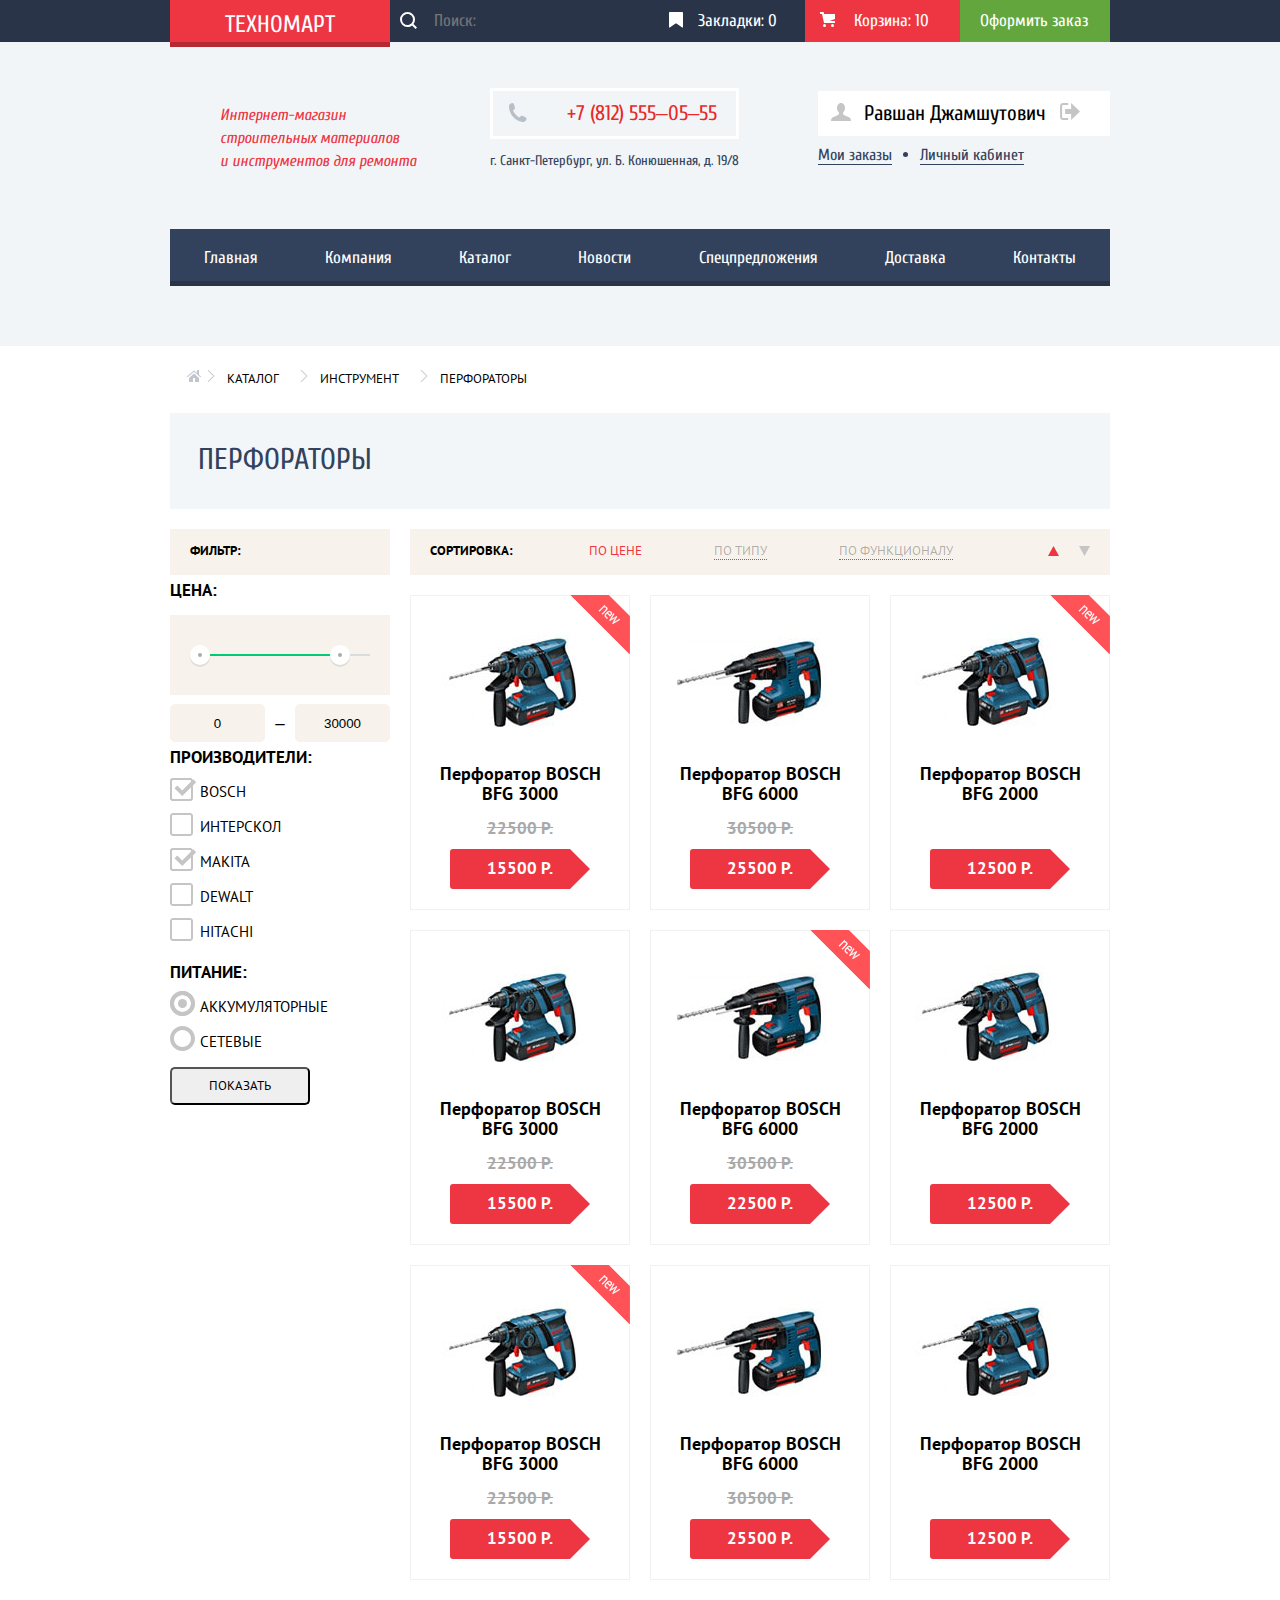
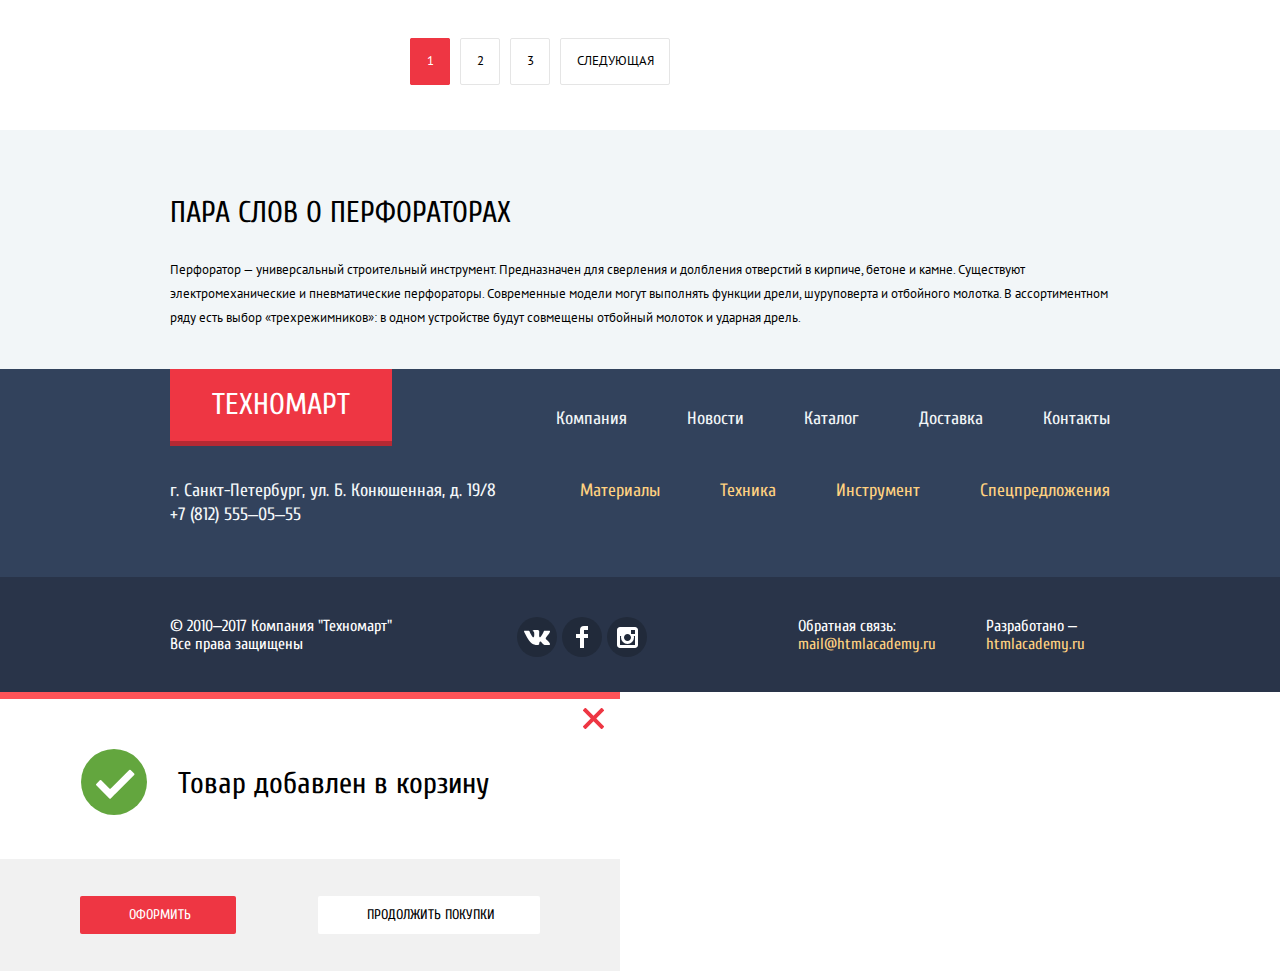
==== catalog.html @ 120fe390 "Списки - главная страница" ====
<html>
  <head>
    <meta charset="utf-8">
    <title>HTML Academy: Техномарт</title>
    <link href="https://fonts.googleapis.com/css?family=Cuprum:400,400i,700&amp;subset=cyrillic" rel="stylesheet" type="text/css">
    <link href="https://fonts.googleapis.com/css?family=PT+Sans:400,700&amp;subset=cyrillic" rel="stylesheet" type="text/css">
    <link href="css/style.css" rel="stylesheet">

  </head>
  <body>
    <header class="header">
      <div class="header-bar-wrapper">
        <section class="header-bar">
          <a class="logo logo-header" href="index.html">Техномарт</a>
          <form class="search" action="https://echo.htmlacademy.ru" method="post">
            <label for="search">Поиск</label>
            <input name="search" type="search" id="search" placeholder="Поиск:">
          </form>
          <a class="bookmarks" href="#">Закладки: 0</a>
          <a class="cart not-empty" href="#">Корзина: 10</a>
          <a class="order-submit" href="#">Оформить заказ</a>
        </section>
      </div>
      <div class="header-intro-wrapper">
        <section class="header-intro">
          <p class="description">Интернет-магазин строительных материалов и&nbsp;инструментов для ремонта</p>
          <div class="contacts">
            <p class="phone">+7 (812) 555‒05‒55</p>
            <p class="address">г. Санкт-Петербург, ул. Б. Конюшенная, д. 19/8</p>
          </div>
          <nav class="nav-user">
            <ul class="user-authorized authorized-main">
              <li class="user-profile">
                <a href="#">Равшан Джамшутович</a>
              </li>
              <li class="user-logout">
                <a href="#">Выход</a>
              </li>
            </ul>
            <ul class="user-authorized authorized-secondary">
              <li>
                <a href="#">Мои заказы</a>
              </li>
              <li>
                <a href="#">Личный кабинет</a>
              </li>
            </ul>
          </nav>
        </section>
        <nav class="header-nav-links">
          <ul class="nav-main">
            <li>
              <a href="index.html">Главная</a>
            </li>
            <li>
              <a href="#">Компания</a>
            </li>
            <li>
              <a class="current">Каталог</a>
            </li>
            <li>
              <a href="#">Новости</a>
            </li>
            <li>
              <a href="#">Спецпредложения</a>
            </li>
            <li>
              <a href="#">Доставка</a>
            </li>
            <li>
              <a href="#">Контакты</a>
            </li>
          </ul>
        </nav>
      </div>
    </header>

    <div class="main-wrapper">
      <main class="container">
        <ul class="breadcrumbs">
          <li>
            <a class="icon-home" href="index.html">Главная страница</a>
          </li>
          <li>
            <a href="catalog.html">Каталог</a>
          </li>
          <li>
            <a href="#">Инструмент</a>
          </li>
          <li>Перфораторы</li>
        </ul>

        <h1 class="section-name">Перфораторы</h1>

        <div class="catalog-wrapper">
          <div class="catalog-left-wrapper">
            <aside class="catalog-control control-filter">
              <h2 class="control-type">Фильтр:</h2>
              <form class="filter" action="https://echo.htmlacademy.ru" method="post">
                <fieldset class="category">
                  <legend class="category-name">Цена:</legend>
                  <div class="range-controls">
                    <div class="scale">
                      <div class="bar"></div>
                    </div>
                    <div class="range-toggle range-toggle-min"></div>
                    <div class="range-toggle range-toggle-max"></div>
                  </div>
                  <div class="price-controls">
                    <input name="price-min" type="text" id="price-min" value="0">
                    <span class="price-dash">‒</span>
                    <input name="price-max" type="text" id="price-max" value="30000">
                  </div>
                </fieldset>
                <fieldset class="category">
                  <legend class="category-name">Производители:</legend>
                  <ul class="category-options">
                    <li>
                      <input class="filter-input filter-input-checkbox visually-hidden" name="bosch" type="checkbox" id="bosch" checked>
                      <label for="bosch">BOSCH</label>
                    </li>
                    <li>
                      <input class="filter-input filter-input-checkbox visually-hidden" name="interskol" type="checkbox" id="interskol">
                      <label for="interskol">ИНТЕРСКОЛ</label>
                    </li>
                    <li>
                      <input class="filter-input filter-input-checkbox visually-hidden " name="makita" type="checkbox" id="makita" checked>
                      <label for="makita">MAKITA</label>
                    </li>
                    <li>
                      <input class="filter-input filter-input-checkbox visually-hidden" name="dewalt" type="checkbox" id="dewalt">
                      <label for="dewalt">DEWALT</label>
                    </li>
                    <li>
                      <input class="filter-input filter-input-checkbox visually-hidden" name="hitachi" type="checkbox" id="hitachi">
                      <label for="hitachi">HITACHI</label>
                    </li>
                  </ul>
                </fieldset>
                <fieldset class="category">
                  <legend class="category-name">Питание:</legend>
                  <ul class="category-options">
                    <li>
                      <input class="filter-input filter-input-radio visually-hidden" name="power-type" type="radio" id="power-type-cordless"  value="cordless" checked>
                      <label for="power-type-cordless">Аккумуляторные</label>
                    </li>
                    <li>
                      <input class="filter-input filter-input-radio visually-hidden" name="power-type" type="radio" id="power-type-corded" value="corded">
                      <label for="power-type-corded">Сетевые</label>
                    </li>
                  </ul>
                </fieldset>
                <button class="result-button" type="submit">Показать</button>
              </form>
            </aside>
          </div>
          <div class="catalog-right-wrapper">
            <aside class="catalog-control control-sorting">
              <h2 class="control-type">Сортировка:</h2>
              <ul class="options-sorting">
                <li>
                  <a class="option-current">По цене</a>
                </li>
                <li>
                  <a href="#">По типу</a>
                </li>
                <li>
                  <a href="#">По функционалу</a>
                </li>
              </ul>
              <ul class="result-sorting">
                <li>
                  <a class="button-dir ascending" title="По возрастанию">По возрастанию</a>
                </li>
                <li>
                  <a class="button-dir descending" title="По убыванию" href="#">По убыванию</a>
                </li>
              </ul>
            </aside>

            <section class="catalog catalog-inner">
              <ul class="catalog-list perforators-list">
                <li class="catalog-item">
                  <div class="flag flag-new">новинка</div>
                  <div class="actions">
                    <a class="buy" href="#">Купить</a>
                    <a class="bookmark" href="#">В закладки</a>
                  </div>
                  <div class="image">
                    <img src="img/bfg3000.jpg" width="208" height="148" alt="Фото перфоратора">
                  </div>
                  <div class="name">
                    Перфоратор BOSCH
                    BFG 3000
                  </div>
                  <div class="price-regular">22500 P.</div>
                  <div class="price">15500 P.</div>
                </li>
                <li class="catalog-item">
                  <div class="flag">новинка</div>
                  <div class="actions">
                    <a class="buy" href="#">Купить</a>
                    <a class="bookmark" href="#">В закладки</a>
                  </div>
                  <div class="image">
                    <img src="img/bfg6000.jpg" width="208" height="148" alt="Фото перфоратора">
                  </div>
                  <div class="name">
                    Перфоратор BOSCH
                    BFG 6000
                  </div>
                  <div class="price-regular">30500 P.</div>
                  <div class="price">25500 P.</div>
                </li>
                <li class="catalog-item new">
                  <div class="flag flag-new">новинка</div>
                  <div class="actions">
                    <a class="buy" href="#">Купить</a>
                    <a class="bookmark" href="#">В закладки</a>
                  </div>
                  <div class="image">
                    <img src="img/bfg2000.jpg" width="208" height="148" alt="Фото перфоратора">
                  </div>
                  <div class="name">
                    Перфоратор BOSCH
                    BFG 2000
                  </div>
                  <div class="price-regular"></div>
                  <div class="price">12500 P.</div>
                </li>
                <li class="catalog-item">
                  <div class="flag">новинка</div>
                  <div class="actions">
                    <a class="buy" href="#">Купить</a>
                    <a class="bookmark" href="#">В закладки</a>
                  </div>
                  <div class="image">
                    <img src="img/bfg3000.jpg" width="208" height="148" alt="Фото перфоратора">
                  </div>
                  <div class="name">
                    Перфоратор BOSCH
                      BFG 3000
                    </div>
                    <div class="price-regular">22500 P.</div>
                    <div class="price">15500 P.</div>
                </li>
                <li class="catalog-item new">
                  <div class="flag flag-new">новинка</div>
                  <div class="actions">
                    <a class="buy" href="#">Купить</a>
                    <a class="bookmark" href="#">В закладки</a>
                  </div>
                  <div class="image">
                    <img src="img/bfg6000.jpg" width="208" height="148" alt="Фото перфоратора">
                  </div>
                  <div class="name">
                    Перфоратор BOSCH
                    BFG 6000
                  </div>
                  <div class="price-regular">30500 P.</div>
                  <div class="price">22500 P.</div>
                </li>
                <li class="catalog-item">
                  <div class="flag">новинка</div>
                  <div class="actions">
                    <a class="buy" href="#">Купить</a>
                    <a class="bookmark" href="#">В закладки</a>
                  </div>
                  <div class="image">
                    <img src="img/bfg2000.jpg" width="208" height="148" alt="Фото перфоратора">
                  </div>
                  <div class="name">
                    Перфоратор BOSCH
                    BFG 2000
                  </div>
                  <div class="price-regular"></div>
                  <div class="price">12500 P.</div>
                </li>
                <li class="catalog-item new">
                  <div class="flag flag-new">новинка</div>
                  <div class="actions">
                    <a class="buy" href="#">Купить</a>
                    <a class="bookmark" href="#">В закладки</a>
                  </div>

                  <div class="image">
                    <img src="img/bfg3000.jpg" width="208" height="148" alt="Фото перфоратора">
                  </div>
                  <div class="name">
                    Перфоратор BOSCH
                    BFG 3000
                  </div>
                  <div class="price-regular">22500 P.</div>
                  <div class="price">15500 P.</div>
                </li>
                <li class="catalog-item">
                  <div class="flag">новинка</div>
                  <div class="actions">
                    <a class="buy" href="#">Купить</a>
                    <a class="bookmark" href="#">В закладки</a>
                  </div>
                  <div class="image">
                    <img src="img/bfg6000.jpg" width="208" height="148" alt="Фото перфоратора">
                  </div>
                  <div class="name">
                    Перфоратор BOSCH
                    BFG 6000
                  </div>
                  <div class="price-regular">30500 P.</div>
                  <div class="price">25500 P.</div>
                </li>
                <li class="catalog-item">
                  <div class="flag">новинка</div>
                  <div class="actions">
                    <a class="buy" href="#">Купить</a>
                    <a class="bookmark" href="#">В закладки</a>
                  </div>
                  <div class="image">
                    <img src="img/bfg2000.jpg" width="208" height="148" alt="Фото перфоратора">
                  </div>
                  <div class="name">
                    Перфоратор BOSCH
                    BFG 2000
                  </div>
                  <div class="price-regular"></div>
                  <div class="price">12500 P.</div>
                </li>
              </ul>
            </section>

            <nav class="pagination">
              <h2 class="visually-hidden">Навигация по страницам</h2>
                <ul class="pagination-list">
                  <li class="pagination-item">
                    <a class="page-current">1</a>
                  </li>
                  <li class="pagination-item">
                    <a href="#">2</a>
                  </li>
                  <li class="pagination-item">
                    <a href="#">3</a>
                  </li>
                  <li class="pagination-item">
                    <a href="#">Следующая</a>
                  </li>
                </ul>
            </nav>
          </div>
        </div>

        <div class="section-about-wrapper">
          <section class="section-about">
              <h2>Пара слов о перфораторах</h2>
              <p>
                Перфоратор — универсальный строительный инструмент. Предназначен для сверления и долбления отверстий в кирпиче, бетоне и камне.
                Существуют электромеханические и пневматические перфораторы. Современные модели могут выполнять функции дрели, шуруповерта и отбойного молотка.
                В ассортиментном ряду есть выбор «трехрежимников»: в одном устройстве будут совмещены отбойный молоток и ударная дрель.
              </p>
          </section>
        </div>
      </main>
    </div>


    <footer class="footer">
      <div class="footer-general-wrapper">
        <section class="footer-general">
          <div class="general-top">
            <a class="logo logo-footer" href="index.html">Техномарт</a>
            <nav class="footer-nav-links">
              <ul class="nav-site">
                <li>
                  <a href="#">Компания</a>
                </li>
                <li>
                  <a href="#">Новости</a>
                </li>
                <li>
                  <a>Каталог</a>
                </li>
                <li>
                  <a href="#">Доставка</a>
                </li>
                <li>
                  <a href="#">Контакты</a>
                </li>
              </ul>
            </nav>
          </div>
          <div class="general-bottom">
            <div class="contacts">
              г. Санкт-Петербург, ул. Б. Конюшенная, д. 19/8<br>
              +7 (812) 555‒05‒55
            </div>
            <nav class="footer-nav-links">
              <ul class="nav-products">
                <li>
                  <a href="#">Материалы</a>
                </li>
                <li>
                  <a href="#">Техника</a>
                </li>
                <li>
                  <a href="#">Инструмент</a>
                </li>
                <li>
                  <a href="#">Спецпредложения</a>
                </li>
              </ul>
            </nav>
          </div>
        </section>
      </div>
      <div class="footer-marketing-wrapper">
        <section class="footer-marketing">
          <div class="copyright">
            © 2010‒2017 Компания "Техномарт"<br>
            Все права защищены
          </div>
          <div>
            <ul class="social-links">
              <li>
                <a class="social social-vkontakte" href="https://vk.com/" target="_blank">ВКонтакте</a>
              </li>
              <li>
                <a class="social social-facebook" href="https://www.facebook.com/" target="_blank">Facebook</a>
              </li>
              <li>
                <a class="social social-instagram" href="https://www.instagram.com/" target="_blank">Instagram</a>
              </li>
            </ul>
          </div>
          <div class="developer">
            <p>Обратная связь:
              <a class="developer-contact" href="mailto:mail@htmlacademy.ru">mail@htmlacademy.ru</a>
            </p>
            <p>Разработано ‒
              <a class="developer-contact" href="https://htmlacademy.ru/intensive/htmlcss" target="_blank">htmlacademy.ru</a>
            </p>
          </div>
        </section>
      </div>
    </footer>





    <section class="modal modal-cart">
      <div class="button-container">
        <button class="close" type="button">Закрыть</button>
      </div>
      <p>Товар добавлен в корзину</p>
      <footer>
        <ul class="user-actions">
          <li>
            <button class="button order-submit" type="button">Оформить</button>
          </li>
          <li>
            <button class="button shopping-continue" type="button">Продолжить покупки</button>
          </li>
        </ul>
      </footer>
    </section>





  </body>
</html>
---- css/style.css ----
body {
  min-width: 1200px;
  margin: 0;
  padding: 0;

  font-family: "Cuprum", Arial, sans-serif;
  font-size: 17px;
  line-height: 17px;
  font-weight: normal;
  color: #000000;
}

a {
  text-decoration: none;
}

.visually-hidden {
  position: absolute;
  width: 1px;
  height: 1px;
  margin: -1px;
  border: 0;
  padding: 0;
  clip: rect(0 0 0 0);
  overflow: hidden;
}

.hidden {
  display: none;
}


/* Хедер */
.header-bar-wrapper {
  width: 100%;
  background-color: #293449;
}

.header-bar {
  display: flex;
  width: 940px;
  height: 42px;
  margin: 0 auto;
  text-align: center;
  /* outline: 3px dotted blue; */
}


.header-intro-wrapper {
  width: 100%;
  background-color: #f1f5f7;
  padding-top: 46px;
  padding-bottom: 60px;
  /* outline: 3px dotted blue; */
}

.header-intro {
  display: flex;
  align-items: baseline;
  width: 940px;
  margin-bottom: 40px;
  margin-left: auto;
  margin-right: auto;
  /* outline: 3px dotted green; */
}

.header-intro .description {
  flex-basis: 200px;
  margin-top: 0;
  padding-left: 50px;
  font-size: 16px;
  line-height: 23px;
  color: #ee3643;
  font-style: italic;
}

.header-intro .contacts {
  padding-left: 70px;
}

.header-intro .phone {
  position: relative;
  border: 3px solid #ffffff;
  color: #e9292a;
  font-size: 21px;
  line-height: 21px;
  padding-left: 74px;
  padding-top: 12px;
  padding-bottom: 12px;
  margin-top: 0;
  margin-bottom: 10px;
}

.header-intro .phone::before {
  content: "";
  display: inline-block;
  width: 19px;
  height: 19px;
  position: absolute;
  vertical-align: middle;
  left: 15px;
  background-image: url("../img/icon-phone.svg");
  background-repeat: no-repeat;
}

.header-intro .address {
  font-size: 14px;
  line-height: 24px;
  color: #32425c;
  margin-top: 0;
  margin-bottom: 0;
}


.header-nav-links {
  width: 940px;
  margin-left: auto;
  margin-right: auto;
  /* background-color: #32425c;
  box-shadow: inset 0 -5px 0 0 #293449; */
  /* outline: 3px dotted green; */
}

.nav-main {
  display: flex;
  margin-top: 0;
  margin-bottom: 0;
  padding-left: 0;
  list-style: none;
}

.nav-main li {
  flex-grow: 1;
}

/* Навигация по сайту - состояния ссылок */

.nav-main a {
  display: block;
  padding-top: 20px;
  padding-bottom: 20px;
  text-align: center;
  color: rgb(255,255,255);
}

.nav-main a.current,
.nav-main a:link {
  background-color: #32425c;
  box-shadow: inset 0 -5px 0 0 #293449;
}

.nav-main a:link:hover,
.nav-main a:link:focus {
  background-color: #293449;
}

.nav-main a:link:active {
  background-color: #1d2739;
  color: rgba(255,255,255,0.5);
}

/* Логотип */
.logo-header {
  font-size: 24px;
  line-height: 24px;
  padding-top: 13px;
  padding-bottom: 17px;
  padding-left: 55px;
  padding-right: 55px;
  margin-bottom: -5px;
}

.logo-footer {
  font-size: 30px;
  line-height: 30px;
  padding-top: 21px;
  padding-bottom: 26px;
  padding-left: 42px;
  padding-right: 42px;
}

.logo {
  text-transform: uppercase;
  color: #ffffff;
  box-shadow: inset 0 -5px 0 0 rgba(0, 0, 0, 0.24);
}


.logo.current,
.logo:link {
  background-color: #ee3643;
}

.logo:link:hover,
.logo:link:focus {
  background-color: #ca2c37;
}

.logo:link:active {
  background-color: #ba2732;
}


/* Форма поиска */
.header-bar .search {
  position: relative;
  padding-left: 0;
  margin-bottom: 0;
  /* outline: 1px solid magenta; */

}


.header-bar .search::before {
  content: "";
  display: inline-block;
  width: 17px;
  height: 17px;
  position: absolute;
  /* vertical-align: middle; */
  top: 12px;
  left: 10px;
  background-image: url("../img/icon-search.svg");
  background-repeat: no-repeat;
}




.header-bar .search label  {
  font-size: 0;
  /* outline: 2px solid orange; */
}

.header-bar .search:hover,
.header-bar .search:focus {
  background-color: #212a3a;
}

.header-bar .search:active {
  background-color: #293449;
}

.header-bar input {
  font-family: inherit;
  /* color: #000000; */
  font-size: 17px;
  line-height: 18px;
  background-color: transparent;
  border: none;
  padding-left: 40px;
  padding-top: 12px;
  padding-bottom: 12px;

}

.header-bar input:hover,
.header-bar input:focus {
  background-color: transparent;
}

.header-bar input:active {
  background-color: #ffffff;
}



/* Закладки и Корзина */
.header-bar .bookmarks {
  padding-left: 44px;
  padding-right: 28px;
  margin-left: auto;
}

.header-bar .cart {
  padding-left: 49px;
  padding-right: 31px;
}

.header-bar .bookmarks,
.header-bar .cart {
  position: relative;
  color: #ffffff;
  line-height: 18px;
  padding-top: 12px;
  padding-bottom: 12px;
}

.header-bar .bookmarks:hover,
.header-bar .bookmarks:focus,
.header-bar .cart.empty:hover,
.header-bar .cart.empty:focus {
   background-color: #212a3a;
}

.header-bar .bookmarks:active,
.header-bar .cart.empty:active {
  background-color: #161d29;
  color: rgba(255,255,255,0.6);
}

.header-bar .not-empty {
  background-color: #ee3643;
}

.header-bar .bookmarks::before {
  content: "";
  display: inline-block;
  position: absolute;
  width: 14px;
  height: 16px;
  vertical-align: middle;
  left: 15px;
  background-image: url("../img/icon-bookmark.svg");
  background-repeat: no-repeat;

  /* outline: 1px solid green; */
}

.header-bar .cart::before {
  content: "";
  display: inline-block;
  position: absolute;
  width: 15px;
  height: 15px;
  vertical-align: middle;
  left: 15px;
  background-image: url("../img/icon-cart.svg");
  background-repeat: no-repeat;
  /* outline: 1px solid green; */
}

/* Кнопка Оформить заказ */
.header-bar a.order-submit {
  color: #ffffff;
  background-color: #63a63e;
  line-height: 18px;
  padding-top: 12px;
  padding-bottom: 12px;
  padding-left: 20px;
  padding-right: 22px;
}

.header-bar a.order-submit:hover,
.header-bar a.order-submit:focus {
  background-color: #5fbb2d;
}

.header-bar a.order-submit:active {
  background-color: #518534;
  color: rgba(255,255,255,0.51);
}


/* Навигация пользователя */
.nav-user {
  margin-left: auto;
}

.user-non-authorized,
.user-authorized {
  display: flex;
  margin-top: 0;
  padding-left: 0;
  list-style: none;
}

.authorized-secondary li:not(:first-child) {
  list-style: initial;
  margin-left: 28px;
  color: #32425c;
}



/* Навигация неавторизованного пользователя */
.user-non-authorized li {
  display: block;
  padding-top: 12px;
  padding-bottom: 12px;
}

.user-non-authorized li:not(:last-child) {
  margin-right: 10px;
}

.user-non-authorized .user-login a {
  position: relative;
  padding-left: 47px;
  padding-right: 26px;
}

.user-non-authorized .user-login a::before {
  content: "";
  display: inline-block;
  position: absolute;
  width: 20px;
  height: 17px;
  vertical-align: middle;
  left: 14px;
  background-image: url("../img/icon-login.svg");
  background-repeat: no-repeat;
}

.user-signup a {
  padding-left: 24px;
  padding-right: 24px;
}

.user-non-authorized a {
  display: block;
  color: #000000;
  background-color: #ffffff;
  font-size: 21px;
  line-height: 21px;
  text-decoration: none;
  padding-top: 12px;
  padding-bottom: 12px;
}

.user-non-authorized a:hover,
.user-non-authorized a:focus {
  color: #ee3643;
}

.user-non-authorized a:active {
  color: rgba(0,0,0,0.3);
}


/* Навигация авторизованного пользователя */
.authorized-main {
  margin-bottom: 10px;
}

.authorized-main li {
  display: block;
  padding-top: 12px;
  padding-bottom: 12px;
  background-color: #ffffff;
  /* height: 45px; */
}

.user-profile a {
  position: relative;
  font-size: 21px;
  line-height: 21px;
  text-decoration: none;
  padding-left: 46px;
  padding-right: 13px;
  color: #000000;
}

.user-profile a:hover,
.user-profile a:focus {
  color: #000000;
}

.user-profile a:active {
  color: rgba(0,0,0,0.3);
}

.user-profile a::before {
  content: "";
  display: inline-block;
  position: absolute;
  width: 20px;
  height: 18px;
  vertical-align: middle;
  left: 13px;
  background-image: url("../img/icon-user.svg");
  background-repeat: no-repeat;
  /* outline: 1px solid green; */
}

.user-logout a {
  display: block;
  padding-left: 30px;
  font-size: 0;
  width: 21px;
  height: 17px;
  background-image: url("../img/icon-logout.svg");
  background-repeat: no-repeat;
}




.authorized-secondary a {
  color: #32425c;
  font-size: 16px;
  line-height: 18px;
  border-bottom: 1px solid #32425c;
  margin-top: 0;
  margin-bottom: 0;
}


.authorized-secondary a:hover,
.authorized-secondary a:focus {
  color: #ee3643;
  border-bottom: 1px solid #ee3643;
}

.authorized-secondary a:active {
  color: rgba(50,66,92,0.3);
  border-bottom: 1px solid rgba(50,66,92,0.3);
}



/* Промо */
.promo {
  display: flex;
  flex-wrap: wrap;
  justify-content: space-between;
  width: 940px;
  margin-left: auto;
  margin-right: auto;
  margin-top: 30px;
  margin-bottom: 30px;
  /* outline: 1px solid green; */
}

.promo-items-wrapper {
  display: flex;
  flex-direction: column;
}

.promo-item {
  position: relative;
  display: inline-block;
  width: 300px;
  height: 123px;
  box-sizing: border-box;
  color: #ffffff;
  padding-left: 22px;
  padding-top: 26px;
  /* outline: 1px solid blue; */
}

.promo-item::before {
  content: "";
  display: inline-block;
  position: absolute;
  /* outline: 1px solid blue; */
}


.material::before {
  top: 31px;
  right: 43px;
  width: 44px;
  height: 65px;
  background-image: url("../img/icon-1.svg");
  background-repeat: no-repeat;
}

.instrument::before {
  top: 33px;
  right: 28px;
  width: 75px;
  height: 63px;
  background-image: url("../img/icon-2.svg");
  background-repeat: no-repeat;
}

.equipment::before {
  top: 31px;
  right: 31px;
  width: 78px;
  height: 62px;
  background-image: url("../img/icon-3.svg");
  background-repeat: no-repeat;
}

.discount::before {
  top: 26px;
  right: 45px;
  width: 59px;
  height: 72px;
  background-image: url("../img/icon-4.svg");
  background-repeat: no-repeat;
}

.free-delivery::before {
  top: 32px;
  right: 31px;
  width: 78px;
  height: 63px;
  background-image: url("../img/icon-5.svg");
  background-repeat: no-repeat;
}

.promo-item .name {
  font-size: 24px;
  line-height: 30px;
  /* font-weight: bold; */
  margin-top: 0;
  margin-bottom: 0;
  padding-bottom: 25px;
  padding-right: 10px;
}

.promo-item .note {
  text-transform: uppercase;
  font-size: 14px;
  line-height: 18px;
  color: #ffffff;
  background-color: rgba(229,229,229,0.1);
  padding-top: 10px;
  padding-bottom: 10px;
  padding-left: 25px;
  padding-right: 25px;
}

.promo-item .note:hover,
.promo-item .note:focus {
  background-color: rgba(204,204,204,0.2);
}
.promo-item .note:active {
  background-color: rgba(178,178,178,0.3);;
}


.promo-item.material {
  background-color: rgb(255,191,71);
  margin-bottom: 20px;
}

.promo-item.instrument {
  background-color: #3bbce3;
  margin-bottom: 20px;
}

.promo-item.equipment {
  background-color: #dc91d8;
  margin-bottom: 20px;

}

.promo-item.discount {
  background-color: #8ed78f;
  margin-bottom: 20px;

}

.promo-item.free-delivery {
  background-color: #ffc047;
}


/* Промо - слайдер */
.promo-slider {
  position: relative;
  display: inline-block;
  /* outline: 1px solid magenta; */
}

.slide-list {
  display: inline-block;
  list-style: none;
  padding-left: 0;
  margin: 0;
}


.promo h3 {
  display: flex;
  flex-direction: column;
  position: absolute;
  top: 27px;
  left: 24px;
  margin-top: 0;
  margin-bottom: 0;
  color: #ffffff;
}

.slide-item .name {
  font-size: 36px;
  line-height: 36px;
  font-weight: bold;
  text-transform: uppercase;
}

.slide-item .note {
  font-size: 18px;
  line-height: 24px;
}



.arrow {
  position: absolute;
  width: 22px;
  height: 40px;
  font-size: 0;
  background-color: transparent;
  border: none;
  cursor: pointer;
  /* outline: 1px solid green; */
}

.arrow-left {
  left: 20px;
  top: 40%;
  background-image: url("../img/icon-left.svg");
  background-repeat: no-repeat;
}

.arrow-right {
  left: 560px;
  top: 40%;
  background-image: url("../img/icon-right.svg");
  background-repeat: no-repeat;
}


.indicator {
  display: none;
  /* position: absolute;
  width: 10px;
  height: 10px;
  font-size: 0;
  cursor: pointer;
  outline: 1px solid green;
  background-image: url("../img/indicator-slide-white.png");
  background-repeat: no-repeat; */
}

/* .indicator-1 {
  left: 80%;
  top: 60%;

} */



.button-catalog {
  position: absolute;
  left: 20px;
  bottom: 20px;
}


/* Кнопки */
.button {
  font-family: inherit;
  color: #ffffff;
  font-size: 14px;
  line-height: 18px;
  text-transform: uppercase;
  background-color: #ee3643;
  border: none;
  border-radius: 2px;
  padding-top: 10px;
  padding-bottom: 10px;
  padding-left: 49px;
  padding-right: 45px;
  cursor: pointer;
}

.button:hover,
.button:focus {
  background-color: #ca2c37;
}

.button:active {
  background-color: #ba2732;
}

/* Заголовки разделов */
.catalog-nav h2,
.services-intro h2,
.services-slider .slide-item h3,
.company-about h2,
.company-contacts h2,
.section-name,
.section-about h2 {
  font-size: 30px;
  line-height: 30px;
  text-transform: uppercase;
  font-weight: normal;
  margin-top: 0;
  margin-bottom: 0;
}


.services-slider .slide-item h3 {
  font-size: 36px;
  line-height: 24px;
  color: #32425c;
}

.catalog-section-name {
  color: #32425c;
}

/* Каталог */
.catalog-index {
  width: 940px;
  margin: 0 auto;
}

.catalog-nav-wrapper {
  padding: 25px;
  background-color: #f9f5f0;
}

.catalog-nav {
  display: flex;
  justify-content: space-between;
}

.catalog-nav h2 {
  color: #32425c;
}


.catalog-list {
  /* width: 700px; */
  padding: 0;
  margin: 20px 0;
  list-style: none;
  font-size: 0;
  /* outline: 1px solid orange; */
}


.catalog-item {
  position: relative;
  display: inline-block;
  width: 218px;
  margin-right: 20px;
  margin-bottom: 20px;
  border: 1px solid #f1f1f1;
  line-height: 20px;
  text-align: center;
  margin-bottom: 20px;
  font-family: "PT Sans", Arial, sans-serif;
  font-weight: bold;
  /* outline: 1px solid green; */
}

.catalog-list li:last-child {
  margin-right: 0;
}

.catalog-inner .catalog-list li:nth-child(3n) {
  margin-right: 0;
}

.catalog-item .flag {
  position: absolute;
  top: -1px;;
  right: -1px;
  width: 60px;
  height: 60px;
  text-indent: -1000px;
  overflow: hidden;
  z-index: 20;
}

.catalog-item .flag-new {
  background-image: url("../img/flag-new.png");
  background-repeat: no-repeat;
}


.catalog-item .image {
  width: 208px;
  height: 148px;
  margin: 10px 5px;
  /* outline: 1px solid magenta; */
}

.catalog-item .image img {
  max-width: 100%;
}



.catalog .catalog-item:hover,
.catalog .catalog-item:focus {
  box-shadow: 0px 10px 25px 0 rgba(41,52,73,0.5);
}

.catalog .catalog-item:active {
  box-shadow: 0px 4px 10px 0 rgba(41,52,73,0.5);
}


.catalog-item .name {
  min-height: 40px;
  font-size: 18px;
  line-height: 20px;
  padding: 0 25px;
  margin-top: 10px;
  margin-bottom: 15px;
}


.catalog-item .price-regular,
.catalog-item .price {
  font-size: 17px;
  line-height: 18px;
}

.catalog-item .price-regular {
  min-height: 20px;
  color: #a9a9a9;
  text-decoration: line-through;
}



.catalog-item .price {
  position: relative;
  min-height: 20px;
  width: 80px;
  margin: 10px auto;
  margin-bottom: 20px;
  padding: 10px 30px;
  color: #ffffff;
  background-color: #ee3643;
  border-radius: 3px;
}

.catalog-item .price::after {
  content: "";
  position: absolute;
  top: 0;
  right: -20px;
  width: 0;
  height: 0;
  border: 20px solid white;
  border-left-color: #ee3643;
  /* outline: 1px solid green; */
}

.actions {
    position: absolute;
    top: 0;
    left: 0;
    width: 218px;
    height: 88px;
    padding: 40px 0;
    background-color: rgba(255,255,255,0.9);
    z-index: 10;
    font-family: "Cuprum", Arial, sans-serif;
    font-size: 14px;
    line-height: 18px;
    text-transform: uppercase;
    border-radius: 3px;
}

.catalog-item .actions {
  display: none;
}

.catalog-item:hover .actions {
  display: block;
}

.buy,
.bookmark {
  position: relative;
  display: block;
  width: 129px;
  margin: 0 auto;
  margin-bottom: 7px;
  padding-top: 7px;
  padding-bottom: 7px;
  padding-left: 0;
  padding-right: 0;
  border: 3px solid #63a63e;
  border-bottom-color: #367315;
  color: #ffffff;
  background-color: #63a63e;
}

.buy::before {
  content: "";
  position: absolute;
  left: 15px;
  width: 15px;
  height: 15px;
  background-image: url("../img/icon-cart.svg");
  background-repeat: no-repeat;
}


.buy:hover,
.buy:focus {
  background-color: #5fbb2d;
}

.buy:active {
  background-color: #518534;
}

.bookmark {
  color: #32425c;
  background-color: #ffffff;
  border-bottom-color: #63a63e;
}

.bookmark:hover,
.button.bookmark:focus {
  border-color: #32425c;

}

.bookmark:active {
  color: rgba(50, 66, 92, 0.3);
  border: 3px solid #c1c6ce;
}

/* Каталог - производители */
.makers-list li {
  width: 208px;
  height: 123px;
  position: relative;
  padding: 10px 5px;
}

.makers-list li:nth-child(4n) {
  margin-right: 0;
}

.makers-list a {
  display: block;
  position: absolute;
}

.makers-list .bosch {
  top: 43px;
  left: 41px;
}

.makers-list .makita {
  top: 42px;
  left: 42px;
}
.makers-list .dewalt {
  top: 39px;
  left: 31px;
}
.makers-list .interskol {
  top: 45px;
  left: 12px;
}

.makers-list .hitachi {
  top: 46px;
  left: 20px;
}
.makers-list .lg {
  top: 25px;
  left: 44px;
}
.makers-list .aeg {
  top: 20px;
  left: 29px;
}
.makers-list .metabo {
  top: 34px;
  left: 27px;
}

/* Раздел Сервисы, О компании, описание раздела каталога- текст */
.services-intro p,
.services-slider .slide-item p,
.company-about p,
.company-contacts p,
.section-about p {
  font-family: "PT Sans", Arial, sans-serif;
  font-size: 13px;
  line-height: 24px;
}



/* Раздел Сервисы  */
.services-wrapper {
  width: 100%;
  background-color: #f2f6f8;;
}

.services {
  width: 940px;
  margin: 0 auto;
  padding-top: 60px;
}

.services-intro {
  width: 410px;
  margin-bottom: 30px;
}

.services-slider {
  display: flex;
}


.services .slide-list {
  display: flex;
  list-style: none;
  margin: 0;
}

.services .slide-item {
  padding-left: 80px;
  /* outline: 2px solid magenta; */
}



.slide-item p {
  margin: 0;
  padding-top: 20px;
}

.delivery {
  padding-right: 320px;
}

.delivery {
  background-image: url("../img/services-delivery.png");
  background-repeat: no-repeat;
  background-position: right bottom;
}

.warranty {
  padding-right: 240px;
}

.warranty {
  background-image: url("../img/services-warranty.png");
  background-repeat: no-repeat;
  background-position: right bottom;
}

.credit {
  padding-right: 250px;

}

.credit p {
  margin-bottom: 50px;
}

.credit {
  background-image: url("../img/services-credit.png");
  background-repeat: no-repeat;
  background-position: right bottom;
}


.services .slide-item button {
  font-family: inherit;
  font-size: 14px;
  line-height: 18px;
  color: #ffffff;
  background-color: #ff5357;
  border: none;
  cursor: pointer;
}

.services .slider-controls {
  padding: 0;
  margin: 0;
  margin-bottom: 100px;
  list-style: none;
  background-image: url("../img/services-menu-shadow.png");
  background-repeat: no-repeat;
  /* background-position: right center; */
}

.services .slider-controls button {
  font-family: inherit;
  color: #ffffff;
  background-color: #32425c;
  font-weight: bold;
  font-size: 21px;
  line-height: 30px;
  box-shadow: inset 0 -1px 0 0 #33445a;
  padding-top: 20px;
  padding-bottom: 20px;
  border: none;
  cursor: pointer;
  width: 240px;
}

.services .slider-controls button:hover,
.services .slider-controls button:focus {
  background-color: #293449;
}

.services .slider-controls button:active,
.services .slider-controls button.current {
  color: #32425c;
  background-color: #ffffff;
}

/* Раздел О компании */
.company-about-container {
  width: 940px;
  margin: 0 auto;
  display: flex;
  justify-content: space-between;
  margin-top: 75px;
  margin-bottom: 80px;
}

.company-about,
.company-contacts {
  display: flex;
  flex-direction: column;
  justify-content: space-between;
}

.company-about {
  width: 520px;
}

.company-about .button {
  align-self: flex-start;
}

.shipping-partners {
  font-size: 18px;
  line-height: 20px;
  list-style: none;
}

.shipping-partners li {
  padding-bottom: 15px;
}



/* Каталог - общее */
.breadcrumbs {
  display: flex;
  width: 940px;
  margin: 0 auto;
  margin-top: 24px;
  margin-bottom: 25px;
  padding-left: 0;

}

.section-name {
  width: 940px;
  margin: 0 auto;
  padding-top: 32px;
  padding-bottom: 34px;
  text-indent: 28px;
  color: #32425c;
  background-color: #f2f6f8;
}

.section-about-wrapper {
  width: 100%;
  background-color: #f2f6f8;
}

.section-about {
  width: 940px;
  margin-left: auto;
  margin-right: auto;
}

.section-about h2 {
  padding-top: 68px;
  padding-bottom: 30px;
}
.section-about p {
  margin-top: 0;
  margin-bottom: 0;
  padding-bottom: 39px;
}

.control-filter h2,
.control-sorting {
  background-color: #f7f3ec;
}

/* Каталог - сетка */
.catalog-wrapper {
  display: flex;
  justify-content: space-between;
  width: 940px;
  margin-top: 20px;
  margin-left: auto;
  margin-right: auto;
}

.catalog-left-wrapper {
  width: 220px;
}

.catalog-right-wrapper {
  width: 700px;
}

.control-sorting {
  display: flex;
  align-items: baseline;
  justify-content: space-between;
}

.options-sorting,
.result-sorting {
  display: flex;
  /* outline: 1px solid blue; */
}



.pagination-list {
  display: flex;
  padding-left: 0;
}

/* Каталог - управление */
.breadcrumbs,
.control-type,
.options-sorting,
.pagination {
  font-family: "PT Sans", Arial, sans-serif;
  color: #000000;
  text-transform: uppercase;
  font-size: 13px;
  line-height: 18px;

}

.breadcrumbs {
  list-style: none;
  margin-top: 0;
  margin-bottom: 0;
}

.breadcrumbs li {
  position: relative;
  padding-top: 24px;
  padding-bottom: 25px;
  padding-left: 16px;
  padding-right: 16px;
}

.breadcrumbs li:not(:first-child) {
  padding-left: 25px;
}

.breadcrumbs li:not(:first-child)::before {
  content: "";
  position: absolute;
  vertical-align: middle;
  left: 5px;
  display: inline-block;
  width: 8px;
  height: 12px;
  background-image: url("../img/icon-right-small.svg");
  background-repeat: no-repeat;
  /* outline: 1px solid blue; */

}

.breadcrumbs a {
  color: #000000;
}

.breadcrumbs .icon-home {
  display: inline-block;
  width: 15px;
  height: 12px;
  position: absolute;
  vertical-align: middle;
  background-image: url("../img/icon-home.svg");
  background-repeat: no-repeat;
  font-size: 0;
  /* outline: 1px solid green; */

}

.control-type {
  margin-top: 0;
  margin-bottom: 0;
  padding-top: 13px;
  padding-bottom: 15px;
  padding-left: 20px;
}


.options-sorting,
.result-sorting {
  list-style: none;
  padding-left: 0;
  padding-right: 20px;
  margin-top: 0;
  margin-bottom: 0;
}


/* Каталог - фильтр */
.filter {
  margin-bottom: 0;
}

.filter .result-button {
  width: 140px;
  height: 38px;
  border-radius: 5px;
  text-transform: uppercase;
  font-family: "PT Sans", Arial, sans-serif;
  font-size: 13px;
  line-height: 18px;
  cursor: pointer;
}

fieldset {
  padding: 0;
  margin: 0;
  border: none;
}

.filter .category-name {
  padding: 0;
  margin-bottom: 10px;
}

.filter fieldset ul {
  padding: 0;
  margin: 0;
}

.filter .category-name {
  font-family: "PT Sans", Arial, sans-serif;
  font-size: 17px;
  line-height: 30px;
  font-weight: bold;
  text-transform: uppercase;
}

.category-options {
  list-style: none;
}

.category-options li {
  margin-bottom: 15px;
}


.filter label {
  position: relative;
  font-family: "PT Sans", Arial, sans-serif;
  font-size: 15px;
  line-height: 20px;
  padding-left: 30px;
  margin-bottom: 15px;
  text-transform: uppercase;
}

.filter-input-checkbox + label::before {
  content: "";
  display: inline-block;
  position: absolute;
  bottom: 0;
  left: 0;
  width: 27px;
  height: 23px;
  background-image: url("../img/checkbox-off.svg");
  background-repeat: no-repeat;

}

.filter-input-checkbox:checked + label::after {
  content: "";
  display: inline-block;
  position: absolute;
  bottom: 0;
  left: 0;
  width: 27px;
  height: 23px;
  vertical-align: middle;
  background-image: url("../img/checkbox-on.svg");
  background-repeat: no-repeat;
}

.filter-input-radio + label::before {
  content: "";
  display: inline-block;
  position: absolute;
  bottom: 0;
  left: 0;
  width: 25px;
  height: 25px;
  background-image: url("../img/radio-off.svg");
  background-repeat: no-repeat;
}

.filter-input-radio:checked + label::after {
  content: "";
  display: inline-block;
  position: absolute;
  bottom: 0;
  left: 0;
  width: 25px;
  height: 25px;
  background-image: url("../img/radio-on.svg");
  background-repeat: no-repeat;

}

/* Фильтр по цене */

.range-controls {
  position: relative;
  box-sizing: border-box;
  width: 220px;
  padding-top: 39px;
  padding-bottom: 39px;
  padding-left: 20px;
  padding-right: 20px;
  background-color: #f7f3ec;
  margin-bottom: 9px;
}

.range-controls .scale {
  height: 2px;
  background-color: #d7dcde;
}

.range-controls .bar {
  width: 80%;
  height: 2px;
  background-color: #00ca74;
}

.range-toggle {
  position: absolute;
  top: 30px;
  box-sizing: border-box;
  width: 20px;
  height: 20px;
  background-color: #ababab;
  border: 8px solid #ffffff;
  border-radius: 50%;
  box-shadow: 0 2px 0 0 #e0ddd8;
  cursor: pointer;
}

.range-toggle-min {
  left: 20px;
}

.range-toggle-max {
  left: 160px;
}

.price-dash {
  align-self: center;
}

.price-controls {
  display: flex;
  justify-content: space-between;
}


.price-controls input {
  text-align: center;
  background-color: #f7f3ec;
  border: 1px solid #f7f3ec;
  border-radius: 5px;
  width: 95px;
  height: 38px;
  padding: 0;
}


/* Каталог - сортировка */

.options-sorting a.option-current {
  color: #ee3643;
  border-bottom: none;
}

.options-sorting a.option-current:hover,
.options-sorting a.option-current:focus,
.options-sorting a.option-current:active {
  color: #ee3643;
  border-bottom: none;
}

.options-sorting a {
  color: rgba(0, 0, 0, 0.3);
  border-bottom: 1px dotted #ee3643;
}

.options-sorting a:hover,
.options-sorting a:focus {
  color: #000000;
  border-bottom: 1px solid #ee3643;
}

.options-sorting a:active {
  color: #ee3643;
  border-bottom: none;
}

.result-sorting .button-dir {
  display: inline-block;
  width: 11px;
  height: 10px;
  vertical-align: middle;
  background-repeat: no-repeat;
  font-size: 0;
}

.control-sorting .result-sorting .button-dir.ascending {
  background-image: url("../img/icon-up-dir-red.svg");
}

.control-sorting .result-sorting .button-dir.descending {
  background-image: url("../img/icon-down-dir-grey.svg");
}

.options-sorting li:not(:first-child) {
  padding-left: 72px;
  /* outline: 1px solid red; */
}

.ascending {
  padding-right: 20px;
}


/* Навигация по страницам */
.pagination {
  margin-top: 52px;
  margin-bottom: 60px;
}

.pagination-list {
  list-style: none;
}

.pagination-list li:not(last-child) {
  margin-right: 10px;
}

.pagination-item a.page-current {
  color: #ffffff;
  border: 1px solid #ee3643;
  border-radius: 2px;
  background-color: #ee3643;
}

.pagination-item a.page-current:hover,
.pagination-item a.page-current:focus,
.pagination-item a.page-current:active {
  color: #ffffff;
  border: 1px solid #ee3643;
  background-color: #ee3643;
}


.pagination-item a {
  color: inherit;
  border: 1px solid #e5e5e5;
  border-radius: 2px;
  padding-top: 13px;
  padding-bottom: 15px;
  padding-left: 16px;
  padding-right: 15px;
}

.pagination-item a:hover,
.pagination-item a:focus {
  border: 1px solid #bdc6ca;
}

.pagination-item a:active {
  border: 1px solid #ee3643;
}

/* Футер */
.footer-general-wrapper {
  width: 100%;
  background-color: #32425c;
}

.footer-general {
  width: 940px;
  margin: 0 auto;
}

.general-top {
  display: flex;
  justify-content: space-between;
  padding-bottom: 33px;
}

.general-bottom {
  display: flex;
  justify-content: space-between;
  align-items: baseline;
  padding-bottom: 50px;
}

.footer-nav-links {
  margin-top: 0;
  margin-bottom: 0;
}

.nav-site {
  display: flex;
  margin-top: 0;
  margin-bottom: 0;
  padding-top: 38px;
  padding-left: 0;
  list-style: none;
}

.nav-products {
  display: flex;
  margin-top: 0;
  margin-bottom: 0;
  padding-left: 0;
  list-style: none;
}

.footer-nav-links ul li:not(:last-child) {
  padding-right: 60px;
}



.footer-general .contacts {
  color: #f3f7f9;
}

.footer-general .contacts,
.footer-nav-links {
  font-size: 18px;
  line-height: 24px;

}

.footer-nav-links .nav-site a {
  color: rgb(241,245,247);
}

.footer-nav-links .nav-site a:hover,
.footer-nav-links .nav-site a:focus {
  text-decoration: underline;
}

.footer-nav-links .nav-site a:active {
  color: rgba(241,245,247,0.5);
  text-decoration: none;
}

.footer-nav-links .nav-products a {
  color: rgb(255,209,128);
}

.footer-nav-links .nav-products a:hover,
.footer-nav-links .nav-products a:focus {
  text-decoration: underline;
}

.footer-nav-links .nav-products a:active {
  color: rgba(255,209,128,0.5);
  text-decoration: none;
}


.footer-marketing-wrapper {
  width: 100%;
  background-color: #293449;
}

.footer-marketing {
  display: flex;
  justify-content: space-between;
  align-items: center;
  width: 940px;
  margin: 0 auto;
  padding-top: 35px;
  padding-bottom: 35px;
  color: #ffffff;
  font-size: 16px;
  line-height: 18px;
}


.social-links {
  display: flex;
  margin-top: 0;
  margin-bottom: 0;
  padding-left: 0;
  list-style: none;
}

.social-links li:not(:last-child) {
  padding-right: 5px;
}

.social {
  display: inline-block;
  width: 40px;
  height: 40px;
  background-color: #212a3a;
  border-radius: 50%;
  color: #ffffff;
  font-size: 0;
  background-repeat: no-repeat;
  background-position: center;
}

.social:hover,
.social:focus {
  background-color: #ee3643;
}

.social:active {
  background-color: #ee3643;
}

.social-vkontakte {
  background-image: url(../img/icon-vk.svg);
}

.social-facebook {
  background-image: url(../img/icon-fb.svg);
}

.social-instagram {
  background-image: url(../img/icon-insta.svg);
}

.developer {
  display: flex;
}

.developer p {
  display: flex;
  flex-direction: column;
  margin-top: 0;
  margin-bottom: 0;
  padding-left: 25px;
  padding-right: 25px;
}

.developer a {
  color: #ffd180;
}

.footer-marketing .developer a:hover,
.footer-marketing .developer a:focus {
  text-decoration: underline;
}

.footer-marketing .developer a:active {
  color: #ee3643;
  text-decoration: none;
}

/* Модальное окно - напишите нам */
.modal-write-us .close {
  position: absolute;
  top: 9px;
  right: 16px;
  width: 21px;
  height: 21px;
  background-image: url("../img/form-2.svg");
  background-repeat: no-repeat;
  font-size: 0;
  padding: 0;
  border: 0;
  cursor: pointer;
}



.modal-write-us {
  width: 620px;
  border-top: 7px solid #ff5358;
  /* outline: 2px dotted green; */
}

.modal-write-us .button-container {
  position: relative;
  display: flex;
  justify-content: flex-end;
  padding-top: 40px;
  padding-bottom: 10px;
}

.modal-write-us .form-top-container {
  display: flex;
  flex-direction: column;
  margin-left: 80px;
  margin-right: 80px;
  /* outline: 2px dotted blue; */
}

.modal-write-us .contact-info {
  display: flex;
  padding-bottom: 20px;
}

.modal-write-us .user-name-container,
.modal-write-us .user-email-container {
  display: flex;
  flex-direction: column;
  flex-grow: 1;
}

.modal-write-us .user-name-container {
  margin-right: 20px;
}

.modal-write-us .message {
  display: flex;
  flex-direction: column;
  padding-bottom: 20px;
}

.modal-write-us label {
  padding-bottom: 13px;
}


.modal-write-us footer {
  display: flex;
  padding: 37px 80px;
  background-color: #f4f4f4;
  /* outline: 2px dotted blue; */
}

.modal-write-us footer .button {
  flex-grow: 1;
}

.modal-write-us label {
  font-size: 18px;
  line-height: 18px;
}


/* Модальное окно - карта */
.modal-map-popup {
  position: relative;
  width: 940px;
}

.modal-map-popup .close {
  position: absolute;
  top: 0;
  right: 0;
  width: 21px;
  height: 21px;
  background-image: url("../img/form-2.svg");
  background-repeat: no-repeat;
  background-color: transparent;
  font-size: 0;
  padding: 0;
  border: 0;
  cursor: pointer;
}

/* Модальное окно - корзина */
.modal-cart {
  width: 620px;
  border-top: 7px solid #ff5358;
}

.modal-cart .button-container {
  display: flex;
  justify-content: flex-end;
  padding-bottom: 10px;
  position: relative;
}

.modal-cart .close {
  position: absolute;
  top: 9px;
  right: 16px;
  width: 21px;
  height: 21px;
  background-image: url("../img/form-2.svg");
  background-repeat: no-repeat;
  background-color: transparent;
  font-size: 0;
  padding: 0;
  border: 0;
  cursor: pointer;
}

.shopping-continue {
  color: #000000;
  background-color: #ffffff;
}



.modal-cart p {
  position: relative;
  font-size: 30px;
  line-height: 30px;
  padding-top: 30px;
  padding-bottom: 30px;
  padding-left: 178px;
}

.modal-cart p::before {
  content: "";
  width: 66px;
  height: 66px;
  display: inline-block;
  position: absolute;
  top: 10px;
  left: 81px;
  background-image: url("../img/form-1.svg");
  background-repeat: no-repeat;

}

.modal-cart footer {
  padding: 37px 80px;
  background-color: #f1f1f1;
}

.modal-cart .user-actions {
  display: flex;
  justify-content: space-between;
  list-style: none;
  padding-left: 0;
  margin-top: 0;
  margin-bottom: 0;
}
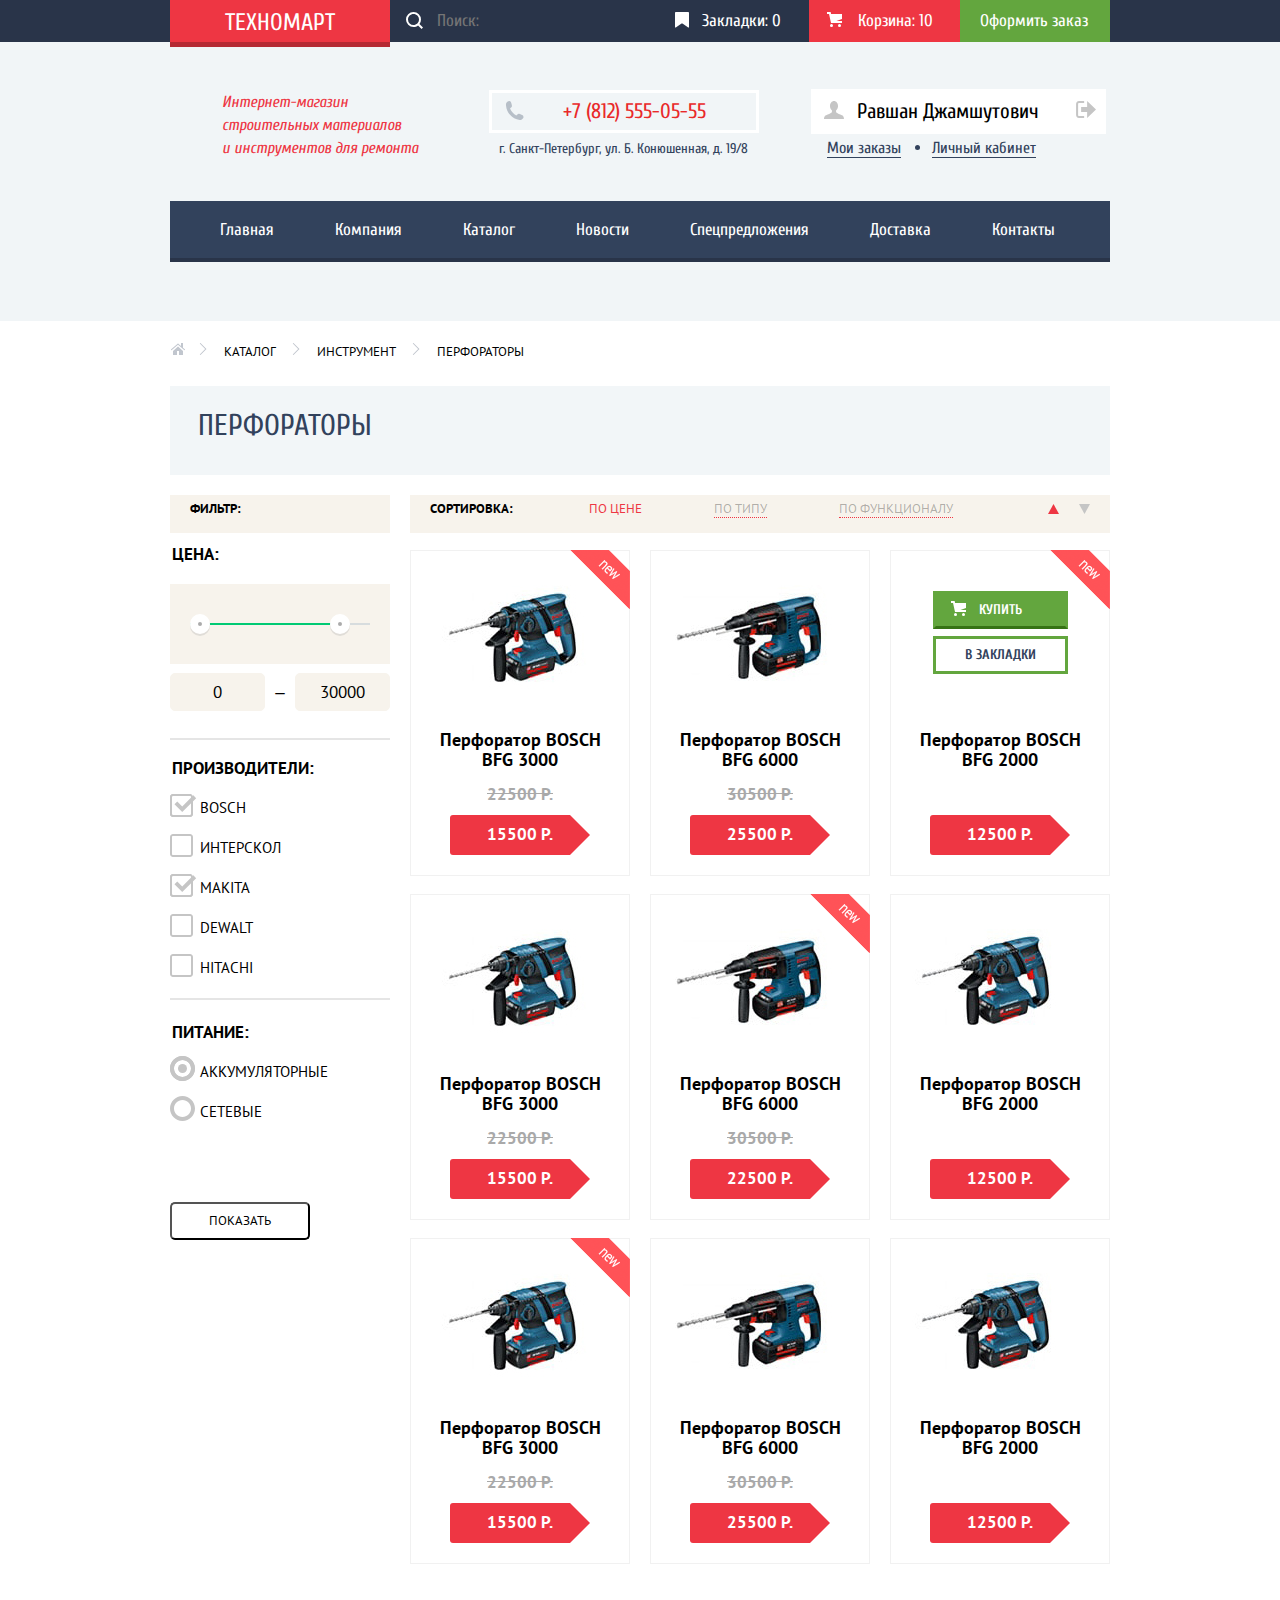
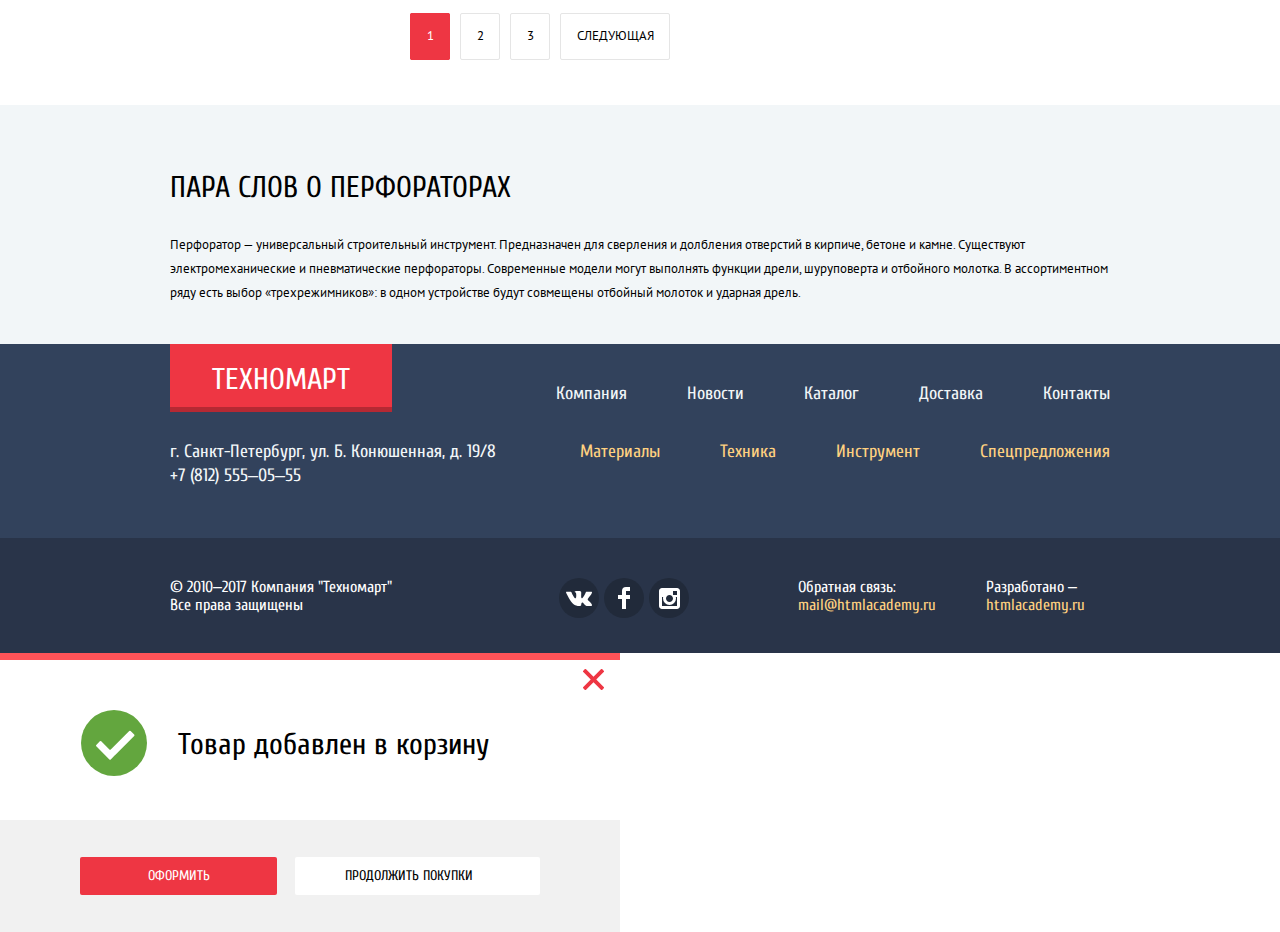
==== commit 66c44526: "Отступы, промо-слайдер" ====
--- a/catalog.html
+++ b/catalog.html
@@ -25,7 +25,7 @@
         <section class="header-intro">
           <p class="description">Интернет-магазин строительных материалов и&nbsp;инструментов для ремонта</p>
           <div class="contacts">
-            <p class="phone">+7 (812) 555‒05‒55</p>
+            <p class="phone">+7 (812) 555-05-55</p>
             <p class="address">г. Санкт-Петербург, ул. Б. Конюшенная, д. 19/8</p>
           </div>
           <nav class="nav-user">
@@ -97,7 +97,7 @@
             <aside class="catalog-control control-filter">
               <h2 class="control-type">Фильтр:</h2>
               <form class="filter" action="https://echo.htmlacademy.ru" method="post">
-                <fieldset class="category">
+                <fieldset class="category price-category">
                   <legend class="category-name">Цена:</legend>
                   <div class="range-controls">
                     <div class="scale">
@@ -112,7 +112,7 @@
                     <input name="price-max" type="text" id="price-max" value="30000">
                   </div>
                 </fieldset>
-                <fieldset class="category">
+                <fieldset class="category maker-category">
                   <legend class="category-name">Производители:</legend>
                   <ul class="category-options">
                     <li>
@@ -137,7 +137,7 @@
                     </li>
                   </ul>
                 </fieldset>
-                <fieldset class="category">
+                <fieldset class="category power-category">
                   <legend class="category-name">Питание:</legend>
                   <ul class="category-options">
                     <li>
@@ -214,7 +214,7 @@
                 </li>
                 <li class="catalog-item new">
                   <div class="flag flag-new">новинка</div>
-                  <div class="actions">
+                  <div class="actions actions-on">
                     <a class="buy" href="#">Купить</a>
                     <a class="bookmark" href="#">В закладки</a>
                   </div>
--- a/css/style.css
+++ b/css/style.css
@@ -51,8 +51,8 @@
 .header-intro-wrapper {
   width: 100%;
   background-color: #f1f5f7;
-  padding-top: 46px;
-  padding-bottom: 60px;
+  padding-top: 47px;
+  padding-bottom: 63px;
   /* outline: 3px dotted blue; */
 }
 
@@ -60,7 +60,7 @@
   display: flex;
   align-items: baseline;
   width: 940px;
-  margin-bottom: 40px;
+  margin-bottom: 25px;
   margin-left: auto;
   margin-right: auto;
   /* outline: 3px dotted green; */
@@ -68,8 +68,10 @@
 
 .header-intro .description {
   flex-basis: 200px;
+  align-self: flex-start;
   margin-top: 0;
-  padding-left: 50px;
+  padding-top: 2px;
+  padding-left: 52px;
   font-size: 16px;
   line-height: 23px;
   color: #ee3643;
@@ -77,7 +79,7 @@
 }
 
 .header-intro .contacts {
-  padding-left: 70px;
+  padding-left: 67px;
 }
 
 .header-intro .phone {
@@ -86,11 +88,12 @@
   color: #e9292a;
   font-size: 21px;
   line-height: 21px;
-  padding-left: 74px;
-  padding-top: 12px;
-  padding-bottom: 12px;
+  padding-left: 71px;
+  padding-right: 50px;
+  padding-top: 8px;
+  padding-bottom: 8px;
   margin-top: 0;
-  margin-bottom: 10px;
+  margin-bottom: 4px;
 }
 
 .header-intro .phone::before {
@@ -99,8 +102,7 @@
   width: 19px;
   height: 19px;
   position: absolute;
-  vertical-align: middle;
-  left: 15px;
+  left: 13px;
   background-image: url("../img/icon-phone.svg");
   background-repeat: no-repeat;
 }
@@ -111,6 +113,7 @@
   color: #32425c;
   margin-top: 0;
   margin-bottom: 0;
+  padding-left: 10px;
 }
 
 
@@ -127,8 +130,12 @@
   display: flex;
   margin-top: 0;
   margin-bottom: 0;
-  padding-left: 0;
+  padding-left: 20px;
+  padding-right: 25px;
   list-style: none;
+  background-color: #32425c;
+  box-shadow: 0 4px 0 0 #293449;
+
 }
 
 .nav-main li {
@@ -148,7 +155,7 @@
 .nav-main a.current,
 .nav-main a:link {
   background-color: #32425c;
-  box-shadow: inset 0 -5px 0 0 #293449;
+  box-shadow: 0 4px 0 0 #293449;
 }
 
 .nav-main a:link:hover,
@@ -165,18 +172,17 @@
 .logo-header {
   font-size: 24px;
   line-height: 24px;
-  padding-top: 13px;
+  padding-top: 11px;
   padding-bottom: 17px;
   padding-left: 55px;
   padding-right: 55px;
-  margin-bottom: -5px;
 }
 
 .logo-footer {
   font-size: 30px;
   line-height: 30px;
   padding-top: 21px;
-  padding-bottom: 26px;
+  padding-bottom: 12px;
   padding-left: 42px;
   padding-right: 42px;
 }
@@ -184,7 +190,7 @@
 .logo {
   text-transform: uppercase;
   color: #ffffff;
-  box-shadow: inset 0 -5px 0 0 rgba(0, 0, 0, 0.24);
+  box-shadow: 0 5px 0 0 #b52933;
 }
 
 
@@ -219,9 +225,8 @@
   width: 17px;
   height: 17px;
   position: absolute;
-  /* vertical-align: middle; */
   top: 12px;
-  left: 10px;
+  left: 16px;
   background-image: url("../img/icon-search.svg");
   background-repeat: no-repeat;
 }
@@ -250,7 +255,7 @@
   line-height: 18px;
   background-color: transparent;
   border: none;
-  padding-left: 40px;
+  padding-left: 43px;
   padding-top: 12px;
   padding-bottom: 12px;
 
@@ -276,7 +281,7 @@
 
 .header-bar .cart {
   padding-left: 49px;
-  padding-right: 31px;
+  padding-right: 27px;
 }
 
 .header-bar .bookmarks,
@@ -312,11 +317,9 @@
   width: 14px;
   height: 16px;
   vertical-align: middle;
-  left: 15px;
+  left: 17px;
   background-image: url("../img/icon-bookmark.svg");
   background-repeat: no-repeat;
-
-  /* outline: 1px solid green; */
 }
 
 .header-bar .cart::before {
@@ -326,7 +329,7 @@
   width: 15px;
   height: 15px;
   vertical-align: middle;
-  left: 15px;
+  left: 18px;
   background-image: url("../img/icon-cart.svg");
   background-repeat: no-repeat;
   /* outline: 1px solid green; */
@@ -356,7 +359,7 @@
 
 /* Навигация пользователя */
 .nav-user {
-  margin-left: auto;
+  margin-left: 52px;
 }
 
 .user-non-authorized,
@@ -367,11 +370,6 @@
   list-style: none;
 }
 
-.authorized-secondary li:not(:first-child) {
-  list-style: initial;
-  margin-left: 28px;
-  color: #32425c;
-}
 
 
 
@@ -432,7 +430,7 @@
 
 /* Навигация авторизованного пользователя */
 .authorized-main {
-  margin-bottom: 10px;
+  margin-bottom: 5px;
 }
 
 .authorized-main li {
@@ -440,7 +438,6 @@
   padding-top: 12px;
   padding-bottom: 12px;
   background-color: #ffffff;
-  /* height: 45px; */
 }
 
 .user-profile a {
@@ -449,7 +446,7 @@
   line-height: 21px;
   text-decoration: none;
   padding-left: 46px;
-  padding-right: 13px;
+  padding-right: 36px;
   color: #000000;
 }
 
@@ -472,20 +469,30 @@
   left: 13px;
   background-image: url("../img/icon-user.svg");
   background-repeat: no-repeat;
-  /* outline: 1px solid green; */
 }
 
 .user-logout a {
   display: block;
-  padding-left: 30px;
   font-size: 0;
   width: 21px;
   height: 17px;
+  margin-right: 10px;
   background-image: url("../img/icon-logout.svg");
   background-repeat: no-repeat;
 }
 
-
+.authorized-secondary {
+}
+
+.authorized-secondary li:first-child {
+  margin-left: 16px;
+}
+
+.authorized-secondary li:not(:first-child) {
+  list-style: initial;
+  margin-left: 31px;
+  color: #32425c;
+}
 
 
 .authorized-secondary a {
@@ -519,8 +526,8 @@
   width: 940px;
   margin-left: auto;
   margin-right: auto;
-  margin-top: 30px;
-  margin-bottom: 30px;
+  margin-top: 60px;
+  margin-bottom: 50px;
   /* outline: 1px solid green; */
 }
 
@@ -536,8 +543,8 @@
   height: 123px;
   box-sizing: border-box;
   color: #ffffff;
-  padding-left: 22px;
-  padding-top: 26px;
+  padding-left: 24px;
+  padding-top: 21px;
   /* outline: 1px solid blue; */
 }
 
@@ -600,7 +607,7 @@
   /* font-weight: bold; */
   margin-top: 0;
   margin-bottom: 0;
-  padding-bottom: 25px;
+  padding-bottom: 22px;
   padding-right: 10px;
 }
 
@@ -612,8 +619,8 @@
   background-color: rgba(229,229,229,0.1);
   padding-top: 10px;
   padding-bottom: 10px;
-  padding-left: 25px;
-  padding-right: 25px;
+  padding-left: 27px;
+  padding-right: 34px;
 }
 
 .promo-item .note:hover,
@@ -671,7 +678,7 @@
   display: flex;
   flex-direction: column;
   position: absolute;
-  top: 27px;
+  top: 24px;
   left: 24px;
   margin-top: 0;
   margin-bottom: 0;
@@ -704,44 +711,53 @@
 }
 
 .arrow-left {
-  left: 20px;
-  top: 40%;
+  left: 25px;
+  top: 114px;
   background-image: url("../img/icon-left.svg");
   background-repeat: no-repeat;
 }
 
 .arrow-right {
-  left: 560px;
-  top: 40%;
+  left: 577px;
+  top: 114px;
   background-image: url("../img/icon-right.svg");
   background-repeat: no-repeat;
 }
 
 
 .indicator {
-  display: none;
-  /* position: absolute;
+  position: absolute;
   width: 10px;
   height: 10px;
   font-size: 0;
+  border: 0;
+  background-color: transparent;
   cursor: pointer;
-  outline: 1px solid green;
-  background-image: url("../img/indicator-slide-white.png");
-  background-repeat: no-repeat; */
-}
-
-/* .indicator-1 {
-  left: 80%;
-  top: 60%;
-
-} */
-
+
+}
+
+.indicator-1 {
+background-image: url("../img/indicator-white.png");
+background-repeat: no-repeat;
+  left: 295px;
+  top: 220px;
+
+}
+
+
+.indicator-2 {
+background-image: url("../img/indicator-red.png");
+background-repeat: no-repeat;
+  left: 315px;
+  top: 220px;
+
+}
 
 
 .button-catalog {
   position: absolute;
-  left: 20px;
-  bottom: 20px;
+  left: 25px;
+  bottom: 25px;
 }
 
 
@@ -757,8 +773,8 @@
   border-radius: 2px;
   padding-top: 10px;
   padding-bottom: 10px;
-  padding-left: 49px;
-  padding-right: 45px;
+  padding-left: 68px;
+  padding-right: 67px;
   cursor: pointer;
 }
 
@@ -801,11 +817,13 @@
 /* Каталог */
 .catalog-index {
   width: 940px;
-  margin: 0 auto;
+  margin-bottom: 0;
+  margin-left: auto;
+  margin-right: auto;
 }
 
 .catalog-nav-wrapper {
-  padding: 25px;
+  padding: 27px;
   background-color: #f9f5f0;
 }
 
@@ -820,12 +838,11 @@
 
 
 .catalog-list {
-  /* width: 700px; */
   padding: 0;
-  margin: 20px 0;
+  margin-top: 17px;
+  margin-bottom: -7px;
   list-style: none;
   font-size: 0;
-  /* outline: 1px solid orange; */
 }
 
 
@@ -834,11 +851,10 @@
   display: inline-block;
   width: 218px;
   margin-right: 20px;
-  margin-bottom: 20px;
+  margin-bottom: 18px;
   border: 1px solid #f1f1f1;
   line-height: 20px;
   text-align: center;
-  margin-bottom: 20px;
   font-family: "PT Sans", Arial, sans-serif;
   font-weight: bold;
   /* outline: 1px solid green; */
@@ -897,7 +913,7 @@
   font-size: 18px;
   line-height: 20px;
   padding: 0 25px;
-  margin-top: 10px;
+  margin-top: 21px;
   margin-bottom: 15px;
 }
 
@@ -922,10 +938,14 @@
   width: 80px;
   margin: 10px auto;
   margin-bottom: 20px;
-  padding: 10px 30px;
+  padding-top: 10px;
+  padding-bottom: 10px;
+  padding-left: 30px;
+  padding-right: 30px;
   color: #ffffff;
   background-color: #ee3643;
   border-radius: 3px;
+
 }
 
 .catalog-item .price::after {
@@ -947,7 +967,7 @@
     width: 218px;
     height: 88px;
     padding: 40px 0;
-    background-color: rgba(255,255,255,0.9);
+    background-color: rgba(255,255,255,1);
     z-index: 10;
     font-family: "Cuprum", Arial, sans-serif;
     font-size: 14px;
@@ -956,8 +976,14 @@
     border-radius: 3px;
 }
 
+
+
 .catalog-item .actions {
   display: none;
+}
+
+.catalog-item .actions-on {
+  display: block;
 }
 
 .catalog-item:hover .actions {
@@ -1079,6 +1105,7 @@
   font-family: "PT Sans", Arial, sans-serif;
   font-size: 13px;
   line-height: 24px;
+  margin: 0;
 }
 
 
@@ -1092,12 +1119,17 @@
 .services {
   width: 940px;
   margin: 0 auto;
-  padding-top: 60px;
+  padding-top: 64px;
 }
 
 .services-intro {
   width: 410px;
-  margin-bottom: 30px;
+  margin-bottom: 62px;
+}
+
+.services-intro p {
+  margin-top: 26px;
+  margin-bottom: 0;
 }
 
 .services-slider {
@@ -1111,42 +1143,38 @@
   margin: 0;
 }
 
+/* Слайды раздела Сервисы */
+.services .slide-list {
+  /* outline: 2px solid green; */
+}
+
 .services .slide-item {
   padding-left: 80px;
-  /* outline: 2px solid magenta; */
-}
-
-
+  /* outline: 4px solid magenta; */
+}
 
 .slide-item p {
   margin: 0;
   padding-top: 20px;
 }
 
-.delivery {
-  padding-right: 320px;
-}
 
 .delivery {
   background-image: url("../img/services-delivery.png");
   background-repeat: no-repeat;
   background-position: right bottom;
-}
-
-.warranty {
-  padding-right: 240px;
-}
+  padding-right: 320px;
+}
+
 
 .warranty {
   background-image: url("../img/services-warranty.png");
   background-repeat: no-repeat;
   background-position: right bottom;
-}
-
-.credit {
-  padding-right: 250px;
-
-}
+  padding-right: 240px;
+
+}
+
 
 .credit p {
   margin-bottom: 50px;
@@ -1156,6 +1184,7 @@
   background-image: url("../img/services-credit.png");
   background-repeat: no-repeat;
   background-position: right bottom;
+  padding-right: 250px;
 }
 
 
@@ -1169,14 +1198,25 @@
   cursor: pointer;
 }
 
+/* Кнопки раздела Сервисы */
 .services .slider-controls {
+  position: relative;
   padding: 0;
-  margin: 0;
+  margin-top: 0;
   margin-bottom: 100px;
   list-style: none;
+}
+
+.services .slider-controls::after {
+  content: "";
+  width: 10px;
+  height: 272px;
+  position: absolute;
+  top: -30px;
+  right: 0;
   background-image: url("../img/services-menu-shadow.png");
   background-repeat: no-repeat;
-  /* background-position: right center; */
+
 }
 
 .services .slider-controls button {
@@ -1188,10 +1228,14 @@
   line-height: 30px;
   box-shadow: inset 0 -1px 0 0 #33445a;
   padding-top: 20px;
-  padding-bottom: 20px;
+  padding-bottom: 15px;
+  padding-left: 20px;
+  text-align: left;
   border: none;
   cursor: pointer;
   width: 240px;
+
+  /* outline: 1px solid green; */
 }
 
 .services .slider-controls button:hover,
@@ -1226,8 +1270,15 @@
   width: 520px;
 }
 
+.company-about p {
+  margin-top: 25px;
+  margin-bottom: 9px;
+}
+
 .company-about .button {
   align-self: flex-start;
+  padding-left: 40px;
+  padding-right: 40px;
 }
 
 .shipping-partners {
@@ -1237,7 +1288,19 @@
 }
 
 .shipping-partners li {
+  position: relative;
   padding-bottom: 15px;
+}
+
+.shipping-partners li::before {
+  content: "";
+  display: inline-block;
+  position: absolute;
+  top: 8px;
+  left: -30px;
+  width: 25px;
+  height: 2px;
+  background-color: #ee3643;
 }
 
 
@@ -1256,7 +1319,7 @@
 .section-name {
   width: 940px;
   margin: 0 auto;
-  padding-top: 32px;
+  padding-top: 25px;
   padding-bottom: 34px;
   text-indent: 28px;
   color: #32425c;
@@ -1347,9 +1410,9 @@
 
 .breadcrumbs li {
   position: relative;
-  padding-top: 24px;
+  padding-top: 22px;
   padding-bottom: 25px;
-  padding-left: 16px;
+  padding-left: 13px;
   padding-right: 16px;
 }
 
@@ -1361,13 +1424,12 @@
   content: "";
   position: absolute;
   vertical-align: middle;
-  left: 5px;
+  left: 0;
   display: inline-block;
   width: 8px;
   height: 12px;
   background-image: url("../img/icon-right-small.svg");
   background-repeat: no-repeat;
-  /* outline: 1px solid blue; */
 
 }
 
@@ -1380,18 +1442,17 @@
   width: 15px;
   height: 12px;
   position: absolute;
-  vertical-align: middle;
+  left: 0;
   background-image: url("../img/icon-home.svg");
   background-repeat: no-repeat;
   font-size: 0;
-  /* outline: 1px solid green; */
 
 }
 
 .control-type {
   margin-top: 0;
   margin-bottom: 0;
-  padding-top: 13px;
+  padding-top: 5px;
   padding-bottom: 15px;
   padding-left: 20px;
 }
@@ -1420,23 +1481,51 @@
   font-family: "PT Sans", Arial, sans-serif;
   font-size: 13px;
   line-height: 18px;
+  background-color: #ffffff;
   cursor: pointer;
 }
 
 fieldset {
+  position: relative;
   padding: 0;
   margin: 0;
+  margin-bottom: 8px;
   border: none;
 }
 
-.filter .category-name {
-  padding: 0;
-  margin-bottom: 10px;
-}
+.price-category {
+  border-bottom: 2px solid #e5e5e5;
+  padding-top: 15px;
+  padding-bottom: 15px;
+}
+
+.filter .price-category legend {
+  padding-top: 6px;
+  margin-bottom: 0px;
+}
+
+.maker-category {
+  border-bottom: 2px solid #e5e5e5;
+}
+
+.maker-category legend {
+  padding-top: 5px;
+}
+
+.power-category {
+  padding-top: 0;
+  margin-bottom: 60px;
+}
+
+.power-category legend {
+  padding-top: 9px;
+}
+
 
 .filter fieldset ul {
   padding: 0;
   margin: 0;
+  margin-top: 15px;
 }
 
 .filter .category-name {
@@ -1452,7 +1541,7 @@
 }
 
 .category-options li {
-  margin-bottom: 15px;
+  margin-bottom: 20px;
 }
 
 
@@ -1570,6 +1659,7 @@
 .price-controls {
   display: flex;
   justify-content: space-between;
+  margin-bottom: 12px;
 }
 
 
@@ -1581,6 +1671,9 @@
   width: 95px;
   height: 38px;
   padding: 0;
+  font-size: 17px;
+  line-height: 18px;
+  font-family: "PT Sans",Arial, sans-serif;
 }
 
 
@@ -1805,8 +1898,12 @@
   display: flex;
   margin-top: 0;
   margin-bottom: 0;
-  padding-left: 0;
+  padding-left: 84px;
+  padding-top: 0;
   list-style: none;
+}
+
+.social-links li {
 }
 
 .social-links li:not(:last-child) {
@@ -2008,6 +2105,7 @@
 .shopping-continue {
   color: #000000;
   background-color: #ffffff;
+  padding-left: 50px;
 }
 
 
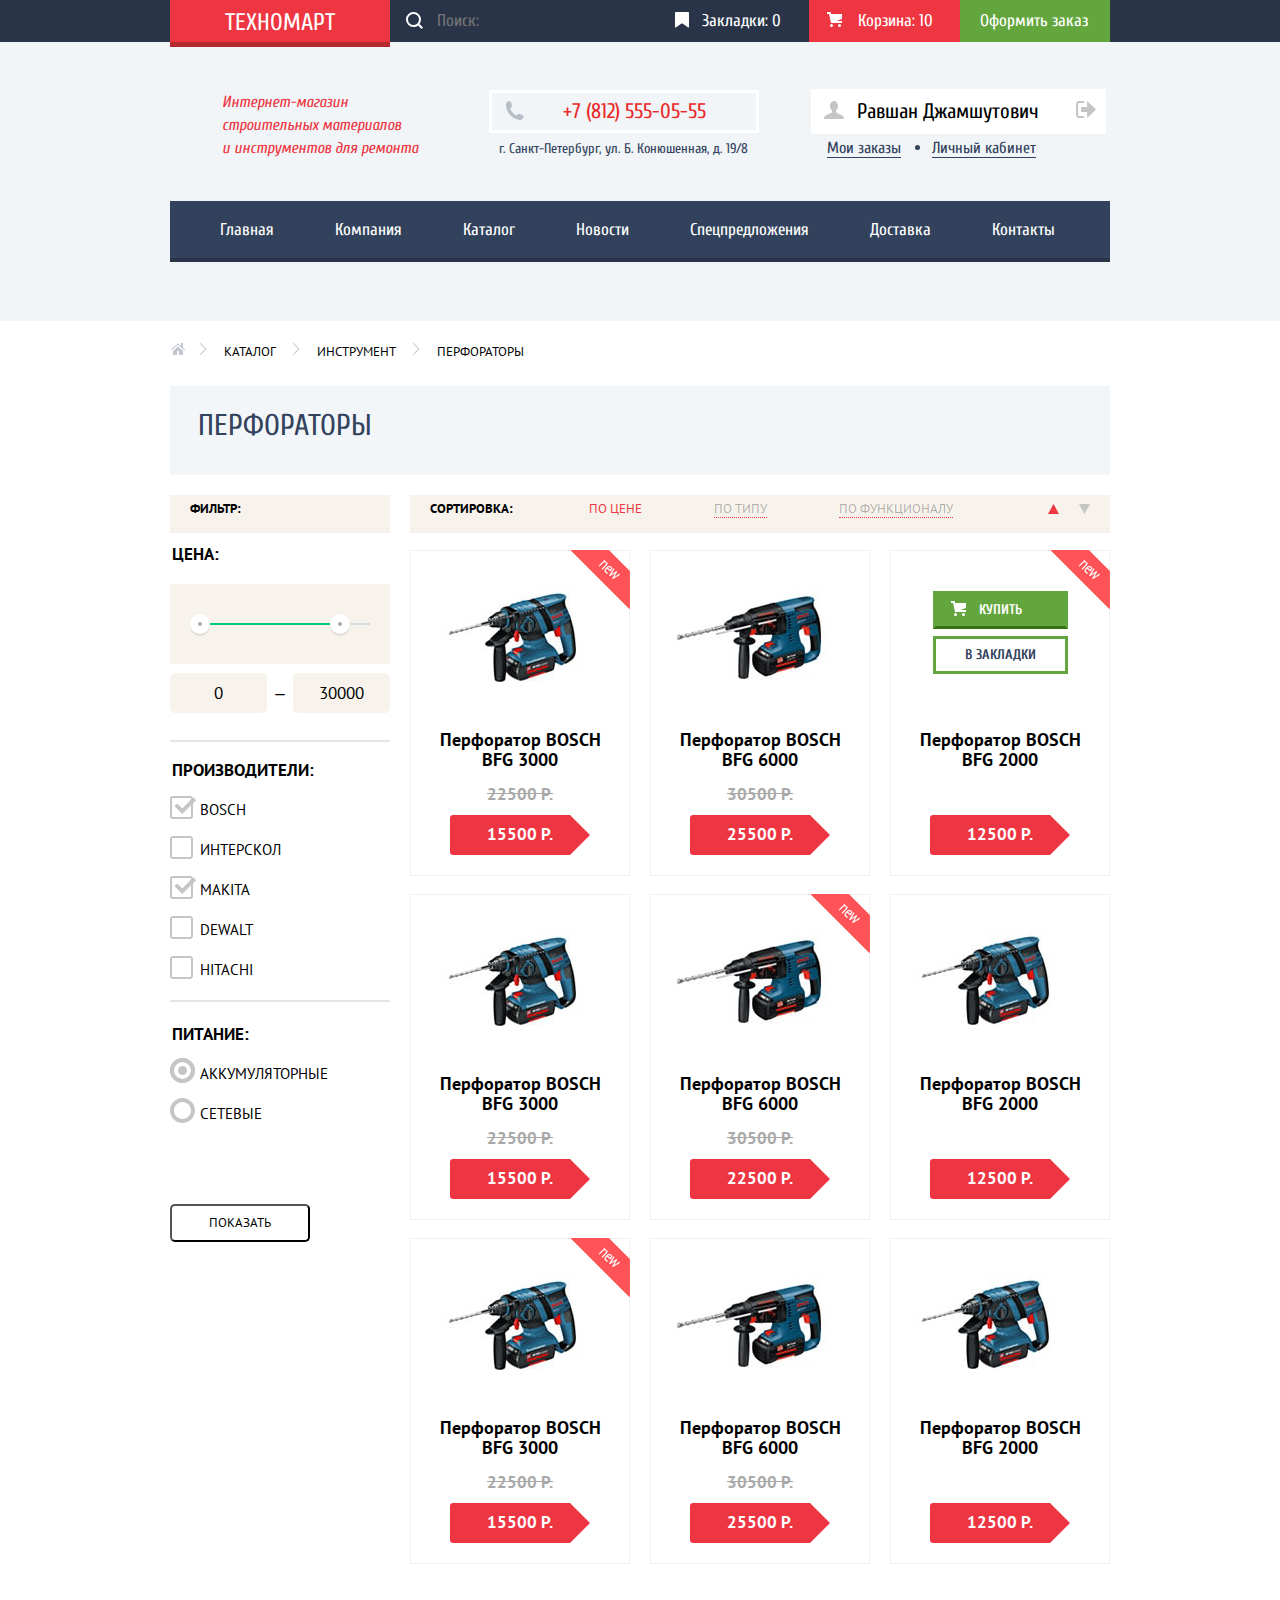
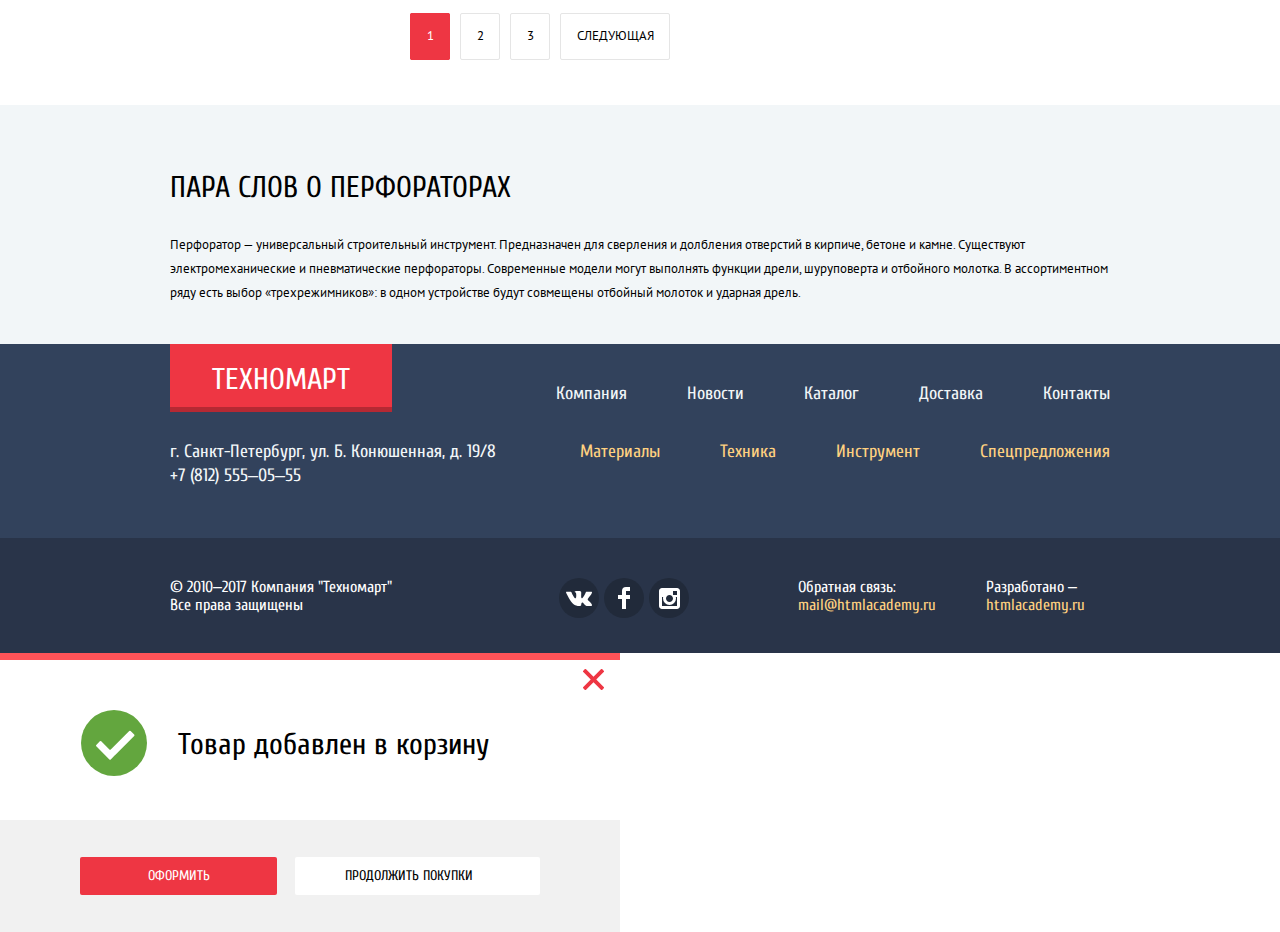
==== commit 9220e608: "Правки валидатора" ====
--- a/catalog.html
+++ b/catalog.html
@@ -1,4 +1,6 @@
-<html>
+<!DOCTYPE html>
+
+<html lang="ru">
   <head>
     <meta charset="utf-8">
     <title>HTML Academy: Техномарт</title>
--- a/css/style.css
+++ b/css/style.css
@@ -1979,6 +1979,7 @@
   height: 21px;
   background-image: url("../img/form-2.svg");
   background-repeat: no-repeat;
+  background-color: transparent;
   font-size: 0;
   padding: 0;
   border: 0;
@@ -2106,6 +2107,13 @@
   color: #000000;
   background-color: #ffffff;
   padding-left: 50px;
+}
+
+.shopping-continue:hover,
+.shopping-continue:focus,
+.shopping-continue:active {
+  color: #000000;
+  background-color: #ffffff;
 }
 
 
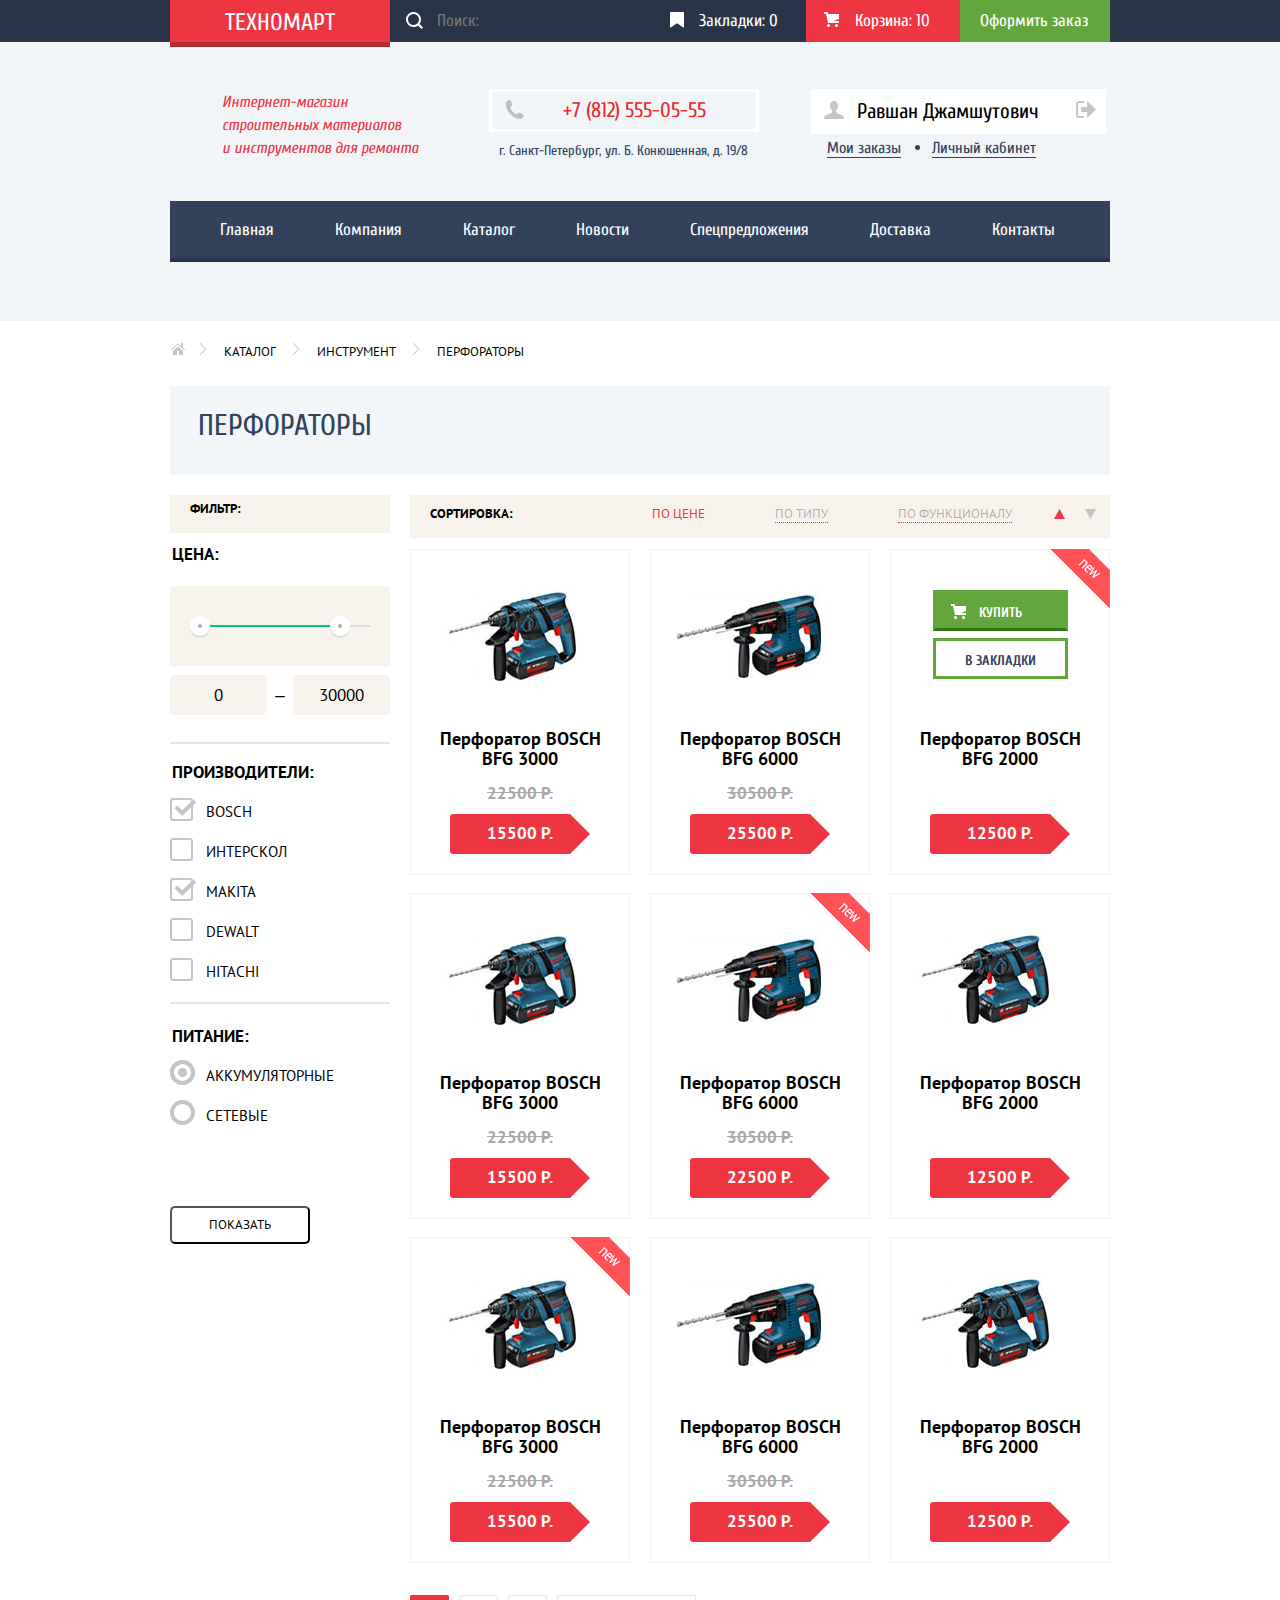
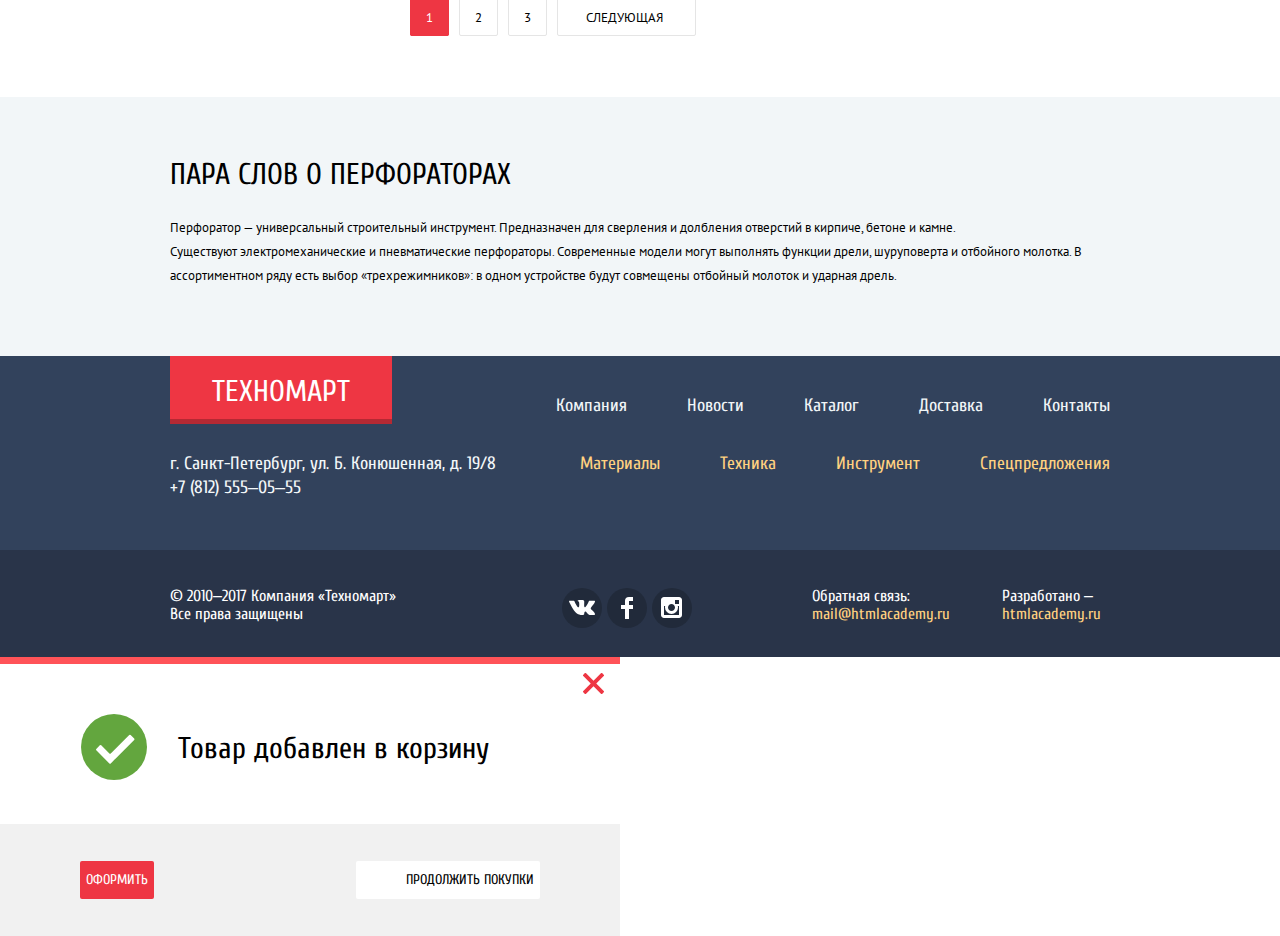
==== commit 199fb0b9: "Отступы" ====
--- a/catalog.html
+++ b/catalog.html
@@ -10,7 +10,7 @@
 
   </head>
   <body>
-    <header class="header">
+    <header class="header header-inner">
       <div class="header-bar-wrapper">
         <section class="header-bar">
           <a class="logo logo-header" href="index.html">Техномарт</a>
@@ -183,7 +183,7 @@
             <section class="catalog catalog-inner">
               <ul class="catalog-list perforators-list">
                 <li class="catalog-item">
-                  <div class="flag flag-new">новинка</div>
+                  <div class="flag">новинка</div>
                   <div class="actions">
                     <a class="buy" href="#">Купить</a>
                     <a class="bookmark" href="#">В закладки</a>
@@ -354,7 +354,7 @@
           <section class="section-about">
               <h2>Пара слов о перфораторах</h2>
               <p>
-                Перфоратор — универсальный строительный инструмент. Предназначен для сверления и долбления отверстий в кирпиче, бетоне и камне.
+                Перфоратор — универсальный строительный инструмент. Предназначен для сверления и долбления отверстий в кирпиче, бетоне и камне.<br>
                 Существуют электромеханические и пневматические перфораторы. Современные модели могут выполнять функции дрели, шуруповерта и отбойного молотка.
                 В ассортиментном ряду есть выбор «трехрежимников»: в одном устройстве будут совмещены отбойный молоток и ударная дрель.
               </p>
@@ -364,7 +364,7 @@
     </div>
 
 
-    <footer class="footer">
+    <footer class="footer footer-inner">
       <div class="footer-general-wrapper">
         <section class="footer-general">
           <div class="general-top">
@@ -416,11 +416,11 @@
       <div class="footer-marketing-wrapper">
         <section class="footer-marketing">
           <div class="copyright">
-            © 2010‒2017 Компания "Техномарт"<br>
+            © 2010‒2017 Компания «Техномарт»<br>
             Все права защищены
           </div>
-          <div>
-            <ul class="social-links">
+          <div class="social-links">
+            <ul class="social-list">
               <li>
                 <a class="social social-vkontakte" href="https://vk.com/" target="_blank">ВКонтакте</a>
               </li>
--- a/css/style.css
+++ b/css/style.css
@@ -30,736 +30,6 @@
 .hidden {
   display: none;
 }
-
-
-/* Хедер */
-.header-bar-wrapper {
-  width: 100%;
-  background-color: #293449;
-}
-
-.header-bar {
-  display: flex;
-  width: 940px;
-  height: 42px;
-  margin: 0 auto;
-  text-align: center;
-  /* outline: 3px dotted blue; */
-}
-
-
-.header-intro-wrapper {
-  width: 100%;
-  background-color: #f1f5f7;
-  padding-top: 47px;
-  padding-bottom: 63px;
-  /* outline: 3px dotted blue; */
-}
-
-.header-intro {
-  display: flex;
-  align-items: baseline;
-  width: 940px;
-  margin-bottom: 25px;
-  margin-left: auto;
-  margin-right: auto;
-  /* outline: 3px dotted green; */
-}
-
-.header-intro .description {
-  flex-basis: 200px;
-  align-self: flex-start;
-  margin-top: 0;
-  padding-top: 2px;
-  padding-left: 52px;
-  font-size: 16px;
-  line-height: 23px;
-  color: #ee3643;
-  font-style: italic;
-}
-
-.header-intro .contacts {
-  padding-left: 67px;
-}
-
-.header-intro .phone {
-  position: relative;
-  border: 3px solid #ffffff;
-  color: #e9292a;
-  font-size: 21px;
-  line-height: 21px;
-  padding-left: 71px;
-  padding-right: 50px;
-  padding-top: 8px;
-  padding-bottom: 8px;
-  margin-top: 0;
-  margin-bottom: 4px;
-}
-
-.header-intro .phone::before {
-  content: "";
-  display: inline-block;
-  width: 19px;
-  height: 19px;
-  position: absolute;
-  left: 13px;
-  background-image: url("../img/icon-phone.svg");
-  background-repeat: no-repeat;
-}
-
-.header-intro .address {
-  font-size: 14px;
-  line-height: 24px;
-  color: #32425c;
-  margin-top: 0;
-  margin-bottom: 0;
-  padding-left: 10px;
-}
-
-
-.header-nav-links {
-  width: 940px;
-  margin-left: auto;
-  margin-right: auto;
-  /* background-color: #32425c;
-  box-shadow: inset 0 -5px 0 0 #293449; */
-  /* outline: 3px dotted green; */
-}
-
-.nav-main {
-  display: flex;
-  margin-top: 0;
-  margin-bottom: 0;
-  padding-left: 20px;
-  padding-right: 25px;
-  list-style: none;
-  background-color: #32425c;
-  box-shadow: 0 4px 0 0 #293449;
-
-}
-
-.nav-main li {
-  flex-grow: 1;
-}
-
-/* Навигация по сайту - состояния ссылок */
-
-.nav-main a {
-  display: block;
-  padding-top: 20px;
-  padding-bottom: 20px;
-  text-align: center;
-  color: rgb(255,255,255);
-}
-
-.nav-main a.current,
-.nav-main a:link {
-  background-color: #32425c;
-  box-shadow: 0 4px 0 0 #293449;
-}
-
-.nav-main a:link:hover,
-.nav-main a:link:focus {
-  background-color: #293449;
-}
-
-.nav-main a:link:active {
-  background-color: #1d2739;
-  color: rgba(255,255,255,0.5);
-}
-
-/* Логотип */
-.logo-header {
-  font-size: 24px;
-  line-height: 24px;
-  padding-top: 11px;
-  padding-bottom: 17px;
-  padding-left: 55px;
-  padding-right: 55px;
-}
-
-.logo-footer {
-  font-size: 30px;
-  line-height: 30px;
-  padding-top: 21px;
-  padding-bottom: 12px;
-  padding-left: 42px;
-  padding-right: 42px;
-}
-
-.logo {
-  text-transform: uppercase;
-  color: #ffffff;
-  box-shadow: 0 5px 0 0 #b52933;
-}
-
-
-.logo.current,
-.logo:link {
-  background-color: #ee3643;
-}
-
-.logo:link:hover,
-.logo:link:focus {
-  background-color: #ca2c37;
-}
-
-.logo:link:active {
-  background-color: #ba2732;
-}
-
-
-/* Форма поиска */
-.header-bar .search {
-  position: relative;
-  padding-left: 0;
-  margin-bottom: 0;
-  /* outline: 1px solid magenta; */
-
-}
-
-
-.header-bar .search::before {
-  content: "";
-  display: inline-block;
-  width: 17px;
-  height: 17px;
-  position: absolute;
-  top: 12px;
-  left: 16px;
-  background-image: url("../img/icon-search.svg");
-  background-repeat: no-repeat;
-}
-
-
-
-
-.header-bar .search label  {
-  font-size: 0;
-  /* outline: 2px solid orange; */
-}
-
-.header-bar .search:hover,
-.header-bar .search:focus {
-  background-color: #212a3a;
-}
-
-.header-bar .search:active {
-  background-color: #293449;
-}
-
-.header-bar input {
-  font-family: inherit;
-  /* color: #000000; */
-  font-size: 17px;
-  line-height: 18px;
-  background-color: transparent;
-  border: none;
-  padding-left: 43px;
-  padding-top: 12px;
-  padding-bottom: 12px;
-
-}
-
-.header-bar input:hover,
-.header-bar input:focus {
-  background-color: transparent;
-}
-
-.header-bar input:active {
-  background-color: #ffffff;
-}
-
-
-
-/* Закладки и Корзина */
-.header-bar .bookmarks {
-  padding-left: 44px;
-  padding-right: 28px;
-  margin-left: auto;
-}
-
-.header-bar .cart {
-  padding-left: 49px;
-  padding-right: 27px;
-}
-
-.header-bar .bookmarks,
-.header-bar .cart {
-  position: relative;
-  color: #ffffff;
-  line-height: 18px;
-  padding-top: 12px;
-  padding-bottom: 12px;
-}
-
-.header-bar .bookmarks:hover,
-.header-bar .bookmarks:focus,
-.header-bar .cart.empty:hover,
-.header-bar .cart.empty:focus {
-   background-color: #212a3a;
-}
-
-.header-bar .bookmarks:active,
-.header-bar .cart.empty:active {
-  background-color: #161d29;
-  color: rgba(255,255,255,0.6);
-}
-
-.header-bar .not-empty {
-  background-color: #ee3643;
-}
-
-.header-bar .bookmarks::before {
-  content: "";
-  display: inline-block;
-  position: absolute;
-  width: 14px;
-  height: 16px;
-  vertical-align: middle;
-  left: 17px;
-  background-image: url("../img/icon-bookmark.svg");
-  background-repeat: no-repeat;
-}
-
-.header-bar .cart::before {
-  content: "";
-  display: inline-block;
-  position: absolute;
-  width: 15px;
-  height: 15px;
-  vertical-align: middle;
-  left: 18px;
-  background-image: url("../img/icon-cart.svg");
-  background-repeat: no-repeat;
-  /* outline: 1px solid green; */
-}
-
-/* Кнопка Оформить заказ */
-.header-bar a.order-submit {
-  color: #ffffff;
-  background-color: #63a63e;
-  line-height: 18px;
-  padding-top: 12px;
-  padding-bottom: 12px;
-  padding-left: 20px;
-  padding-right: 22px;
-}
-
-.header-bar a.order-submit:hover,
-.header-bar a.order-submit:focus {
-  background-color: #5fbb2d;
-}
-
-.header-bar a.order-submit:active {
-  background-color: #518534;
-  color: rgba(255,255,255,0.51);
-}
-
-
-/* Навигация пользователя */
-.nav-user {
-  margin-left: 52px;
-}
-
-.user-non-authorized,
-.user-authorized {
-  display: flex;
-  margin-top: 0;
-  padding-left: 0;
-  list-style: none;
-}
-
-
-
-
-/* Навигация неавторизованного пользователя */
-.user-non-authorized li {
-  display: block;
-  padding-top: 12px;
-  padding-bottom: 12px;
-}
-
-.user-non-authorized li:not(:last-child) {
-  margin-right: 10px;
-}
-
-.user-non-authorized .user-login a {
-  position: relative;
-  padding-left: 47px;
-  padding-right: 26px;
-}
-
-.user-non-authorized .user-login a::before {
-  content: "";
-  display: inline-block;
-  position: absolute;
-  width: 20px;
-  height: 17px;
-  vertical-align: middle;
-  left: 14px;
-  background-image: url("../img/icon-login.svg");
-  background-repeat: no-repeat;
-}
-
-.user-signup a {
-  padding-left: 24px;
-  padding-right: 24px;
-}
-
-.user-non-authorized a {
-  display: block;
-  color: #000000;
-  background-color: #ffffff;
-  font-size: 21px;
-  line-height: 21px;
-  text-decoration: none;
-  padding-top: 12px;
-  padding-bottom: 12px;
-}
-
-.user-non-authorized a:hover,
-.user-non-authorized a:focus {
-  color: #ee3643;
-}
-
-.user-non-authorized a:active {
-  color: rgba(0,0,0,0.3);
-}
-
-
-/* Навигация авторизованного пользователя */
-.authorized-main {
-  margin-bottom: 5px;
-}
-
-.authorized-main li {
-  display: block;
-  padding-top: 12px;
-  padding-bottom: 12px;
-  background-color: #ffffff;
-}
-
-.user-profile a {
-  position: relative;
-  font-size: 21px;
-  line-height: 21px;
-  text-decoration: none;
-  padding-left: 46px;
-  padding-right: 36px;
-  color: #000000;
-}
-
-.user-profile a:hover,
-.user-profile a:focus {
-  color: #000000;
-}
-
-.user-profile a:active {
-  color: rgba(0,0,0,0.3);
-}
-
-.user-profile a::before {
-  content: "";
-  display: inline-block;
-  position: absolute;
-  width: 20px;
-  height: 18px;
-  vertical-align: middle;
-  left: 13px;
-  background-image: url("../img/icon-user.svg");
-  background-repeat: no-repeat;
-}
-
-.user-logout a {
-  display: block;
-  font-size: 0;
-  width: 21px;
-  height: 17px;
-  margin-right: 10px;
-  background-image: url("../img/icon-logout.svg");
-  background-repeat: no-repeat;
-}
-
-.authorized-secondary {
-}
-
-.authorized-secondary li:first-child {
-  margin-left: 16px;
-}
-
-.authorized-secondary li:not(:first-child) {
-  list-style: initial;
-  margin-left: 31px;
-  color: #32425c;
-}
-
-
-.authorized-secondary a {
-  color: #32425c;
-  font-size: 16px;
-  line-height: 18px;
-  border-bottom: 1px solid #32425c;
-  margin-top: 0;
-  margin-bottom: 0;
-}
-
-
-.authorized-secondary a:hover,
-.authorized-secondary a:focus {
-  color: #ee3643;
-  border-bottom: 1px solid #ee3643;
-}
-
-.authorized-secondary a:active {
-  color: rgba(50,66,92,0.3);
-  border-bottom: 1px solid rgba(50,66,92,0.3);
-}
-
-
-
-/* Промо */
-.promo {
-  display: flex;
-  flex-wrap: wrap;
-  justify-content: space-between;
-  width: 940px;
-  margin-left: auto;
-  margin-right: auto;
-  margin-top: 60px;
-  margin-bottom: 50px;
-  /* outline: 1px solid green; */
-}
-
-.promo-items-wrapper {
-  display: flex;
-  flex-direction: column;
-}
-
-.promo-item {
-  position: relative;
-  display: inline-block;
-  width: 300px;
-  height: 123px;
-  box-sizing: border-box;
-  color: #ffffff;
-  padding-left: 24px;
-  padding-top: 21px;
-  /* outline: 1px solid blue; */
-}
-
-.promo-item::before {
-  content: "";
-  display: inline-block;
-  position: absolute;
-  /* outline: 1px solid blue; */
-}
-
-
-.material::before {
-  top: 31px;
-  right: 43px;
-  width: 44px;
-  height: 65px;
-  background-image: url("../img/icon-1.svg");
-  background-repeat: no-repeat;
-}
-
-.instrument::before {
-  top: 33px;
-  right: 28px;
-  width: 75px;
-  height: 63px;
-  background-image: url("../img/icon-2.svg");
-  background-repeat: no-repeat;
-}
-
-.equipment::before {
-  top: 31px;
-  right: 31px;
-  width: 78px;
-  height: 62px;
-  background-image: url("../img/icon-3.svg");
-  background-repeat: no-repeat;
-}
-
-.discount::before {
-  top: 26px;
-  right: 45px;
-  width: 59px;
-  height: 72px;
-  background-image: url("../img/icon-4.svg");
-  background-repeat: no-repeat;
-}
-
-.free-delivery::before {
-  top: 32px;
-  right: 31px;
-  width: 78px;
-  height: 63px;
-  background-image: url("../img/icon-5.svg");
-  background-repeat: no-repeat;
-}
-
-.promo-item .name {
-  font-size: 24px;
-  line-height: 30px;
-  /* font-weight: bold; */
-  margin-top: 0;
-  margin-bottom: 0;
-  padding-bottom: 22px;
-  padding-right: 10px;
-}
-
-.promo-item .note {
-  text-transform: uppercase;
-  font-size: 14px;
-  line-height: 18px;
-  color: #ffffff;
-  background-color: rgba(229,229,229,0.1);
-  padding-top: 10px;
-  padding-bottom: 10px;
-  padding-left: 27px;
-  padding-right: 34px;
-}
-
-.promo-item .note:hover,
-.promo-item .note:focus {
-  background-color: rgba(204,204,204,0.2);
-}
-.promo-item .note:active {
-  background-color: rgba(178,178,178,0.3);;
-}
-
-
-.promo-item.material {
-  background-color: rgb(255,191,71);
-  margin-bottom: 20px;
-}
-
-.promo-item.instrument {
-  background-color: #3bbce3;
-  margin-bottom: 20px;
-}
-
-.promo-item.equipment {
-  background-color: #dc91d8;
-  margin-bottom: 20px;
-
-}
-
-.promo-item.discount {
-  background-color: #8ed78f;
-  margin-bottom: 20px;
-
-}
-
-.promo-item.free-delivery {
-  background-color: #ffc047;
-}
-
-
-/* Промо - слайдер */
-.promo-slider {
-  position: relative;
-  display: inline-block;
-  /* outline: 1px solid magenta; */
-}
-
-.slide-list {
-  display: inline-block;
-  list-style: none;
-  padding-left: 0;
-  margin: 0;
-}
-
-
-.promo h3 {
-  display: flex;
-  flex-direction: column;
-  position: absolute;
-  top: 24px;
-  left: 24px;
-  margin-top: 0;
-  margin-bottom: 0;
-  color: #ffffff;
-}
-
-.slide-item .name {
-  font-size: 36px;
-  line-height: 36px;
-  font-weight: bold;
-  text-transform: uppercase;
-}
-
-.slide-item .note {
-  font-size: 18px;
-  line-height: 24px;
-}
-
-
-
-.arrow {
-  position: absolute;
-  width: 22px;
-  height: 40px;
-  font-size: 0;
-  background-color: transparent;
-  border: none;
-  cursor: pointer;
-  /* outline: 1px solid green; */
-}
-
-.arrow-left {
-  left: 25px;
-  top: 114px;
-  background-image: url("../img/icon-left.svg");
-  background-repeat: no-repeat;
-}
-
-.arrow-right {
-  left: 577px;
-  top: 114px;
-  background-image: url("../img/icon-right.svg");
-  background-repeat: no-repeat;
-}
-
-
-.indicator {
-  position: absolute;
-  width: 10px;
-  height: 10px;
-  font-size: 0;
-  border: 0;
-  background-color: transparent;
-  cursor: pointer;
-
-}
-
-.indicator-1 {
-background-image: url("../img/indicator-white.png");
-background-repeat: no-repeat;
-  left: 295px;
-  top: 220px;
-
-}
-
-
-.indicator-2 {
-background-image: url("../img/indicator-red.png");
-background-repeat: no-repeat;
-  left: 315px;
-  top: 220px;
-
-}
-
-
-.button-catalog {
-  position: absolute;
-  left: 25px;
-  bottom: 25px;
-}
-
 
 /* Кнопки */
 .button {
@@ -773,8 +43,8 @@
   border-radius: 2px;
   padding-top: 10px;
   padding-bottom: 10px;
-  padding-left: 68px;
-  padding-right: 67px;
+  /* padding-left: 68px; */
+  /* padding-right: 67px; */
   cursor: pointer;
 }
 
@@ -786,6 +56,751 @@
 .button:active {
   background-color: #ba2732;
 }
+
+
+/* Хедер */
+.header-bar-wrapper {
+  width: 100%;
+  background-color: #293449;
+}
+
+.header-bar {
+  display: flex;
+  width: 940px;
+  height: 42px;
+  margin: 0 auto;
+  text-align: center;
+  /* outline: 3px dotted blue; */
+}
+
+
+.header-intro-wrapper {
+  width: 100%;
+  background-color: #f1f5f7;
+  padding-top: 47px;
+  padding-bottom: 63px;
+  /* outline: 3px dotted blue; */
+}
+
+.header-intro {
+  display: flex;
+  width: 940px;
+  margin-bottom: 25px;
+  margin-left: auto;
+  margin-right: auto;
+  /* outline: 3px dotted green; */
+}
+
+.header-intro .description {
+  flex-basis: 200px;
+  align-self: flex-start;
+  margin-top: 0;
+  padding-top: 2px;
+  padding-left: 52px;
+  font-size: 16px;
+  line-height: 23px;
+  color: #ee3643;
+  font-style: italic;
+}
+
+.header-intro .contacts {
+  padding-left: 67px;
+}
+
+.header-intro .phone {
+  position: relative;
+  border: 3px solid #ffffff;
+  color: #e9292a;
+  font-size: 21px;
+  line-height: 21px;
+  padding-left: 71px;
+  padding-right: 50px;
+  padding-top: 8px;
+  padding-bottom: 8px;
+  margin-top: 0;
+  margin-bottom: 7px;
+}
+
+.header-intro .phone::before {
+  content: "";
+  display: inline-block;
+  width: 19px;
+  height: 19px;
+  position: absolute;
+  left: 13px;
+  background-image: url("../img/icon-phone.svg");
+  background-repeat: no-repeat;
+}
+
+.header-intro .address {
+  font-size: 14px;
+  line-height: 24px;
+  color: #32425c;
+  margin-top: 0;
+  margin-bottom: 0;
+  padding-left: 10px;
+}
+
+
+.header-nav-links {
+  width: 940px;
+  margin-left: auto;
+  margin-right: auto;
+  /* background-color: #32425c;
+  box-shadow: inset 0 -5px 0 0 #293449; */
+  /* outline: 3px dotted green; */
+}
+
+.nav-main {
+  display: flex;
+  margin-top: 0;
+  margin-bottom: 0;
+  padding-left: 20px;
+  padding-right: 25px;
+  list-style: none;
+  background-color: #32425c;
+  box-shadow: 0 4px 0 0 #293449;
+
+}
+
+.nav-main li {
+  flex-grow: 1;
+}
+
+/* Навигация по сайту - состояния ссылок */
+
+.nav-main a {
+  display: block;
+  padding-top: 20px;
+  padding-bottom: 20px;
+  text-align: center;
+  color: rgb(255,255,255);
+}
+
+.nav-main a.current,
+.nav-main a:link {
+  background-color: #32425c;
+  box-shadow: 0 4px 0 0 #293449;
+}
+
+.nav-main a:link:hover,
+.nav-main a:link:focus {
+  background-color: #293449;
+}
+
+.nav-main a:link:active {
+  background-color: #1d2739;
+  color: rgba(255,255,255,0.5);
+}
+
+/* Логотип */
+.logo-header {
+  font-size: 24px;
+  line-height: 24px;
+  padding-top: 11px;
+  padding-bottom: 17px;
+  padding-left: 55px;
+  padding-right: 55px;
+}
+
+.logo-footer {
+  font-size: 30px;
+  line-height: 30px;
+  padding-top: 21px;
+  padding-bottom: 12px;
+  padding-left: 42px;
+  padding-right: 42px;
+}
+
+.logo {
+  text-transform: uppercase;
+  color: #ffffff;
+  box-shadow: 0 5px 0 0 #b52933;
+}
+
+
+.logo.current,
+.logo:link {
+  background-color: #ee3643;
+}
+
+.logo:link:hover,
+.logo:link:focus {
+  background-color: #ca2c37;
+}
+
+.logo:link:active {
+  background-color: #ba2732;
+}
+
+
+/* Форма поиска */
+.header-bar .search {
+  position: relative;
+  padding-left: 0;
+  margin-bottom: 0;
+  /* outline: 1px solid magenta; */
+
+}
+
+
+.header-bar .search::before {
+  content: "";
+  display: inline-block;
+  width: 17px;
+  height: 17px;
+  position: absolute;
+  top: 12px;
+  left: 16px;
+  background-image: url("../img/icon-search.svg");
+  background-repeat: no-repeat;
+}
+
+
+
+
+.header-bar .search label  {
+  font-size: 0;
+  /* outline: 2px solid orange; */
+}
+
+.header-bar .search:hover,
+.header-bar .search:focus {
+  background-color: #212a3a;
+}
+
+.header-bar .search:active {
+  background-color: #293449;
+}
+
+.header-bar input {
+  font-family: inherit;
+  /* color: #000000; */
+  font-size: 17px;
+  line-height: 18px;
+  background-color: transparent;
+  border: none;
+  padding-left: 43px;
+  padding-top: 12px;
+  padding-bottom: 12px;
+
+}
+
+.header-bar input:hover,
+.header-bar input:focus {
+  background-color: transparent;
+}
+
+.header-bar input:active {
+  background-color: #ffffff;
+}
+
+
+
+/* Закладки и Корзина */
+.header-bar .bookmarks {
+  padding-left: 45px;
+  padding-right: 28px;
+  margin-left: auto;
+}
+
+.header-bar .cart {
+  padding-left: 49px;
+  padding-right: 30px;
+}
+
+.header-bar .bookmarks,
+.header-bar .cart {
+  position: relative;
+  color: #ffffff;
+  line-height: 18px;
+  padding-top: 12px;
+  padding-bottom: 12px;
+}
+
+.header-bar .bookmarks:hover,
+.header-bar .bookmarks:focus,
+.header-bar .cart.empty:hover,
+.header-bar .cart.empty:focus {
+   background-color: #212a3a;
+}
+
+.header-bar .bookmarks:active,
+.header-bar .cart.empty:active {
+  background-color: #161d29;
+  color: rgba(255,255,255,0.6);
+}
+
+.header-bar .not-empty {
+  background-color: #ee3643;
+}
+
+.header-bar .bookmarks::before {
+  content: "";
+  display: inline-block;
+  position: absolute;
+  width: 14px;
+  height: 16px;
+  vertical-align: middle;
+  left: 16px;
+  background-image: url("../img/icon-bookmark.svg");
+  background-repeat: no-repeat;
+}
+
+.header-bar .cart::before {
+  content: "";
+  display: inline-block;
+  position: absolute;
+  width: 15px;
+  height: 15px;
+  vertical-align: middle;
+  left: 18px;
+  background-image: url("../img/icon-cart.svg");
+  background-repeat: no-repeat;
+  /* outline: 1px solid green; */
+}
+
+/* Кнопка Оформить заказ */
+.header-bar a.order-submit {
+  color: #ffffff;
+  background-color: #63a63e;
+  line-height: 18px;
+  padding-top: 12px;
+  padding-bottom: 12px;
+  padding-left: 20px;
+  padding-right: 22px;
+}
+
+.header-bar a.order-submit:hover,
+.header-bar a.order-submit:focus {
+  background-color: #5fbb2d;
+}
+
+.header-bar a.order-submit:active {
+  background-color: #518534;
+  color: rgba(255,255,255,0.51);
+}
+
+
+/* Навигация пользователя */
+.header-index .nav-user {
+  margin-left: 69px;
+}
+
+.header-inner .nav-user {
+  margin-left: 52px;
+}
+
+.user-non-authorized,
+.user-authorized {
+  display: flex;
+  margin-top: 0;
+  padding-left: 0;
+  list-style: none;
+}
+
+
+
+
+/* Навигация неавторизованного пользователя */
+.user-non-authorized li {
+  display: block;
+  padding-top: 0;
+  padding-bottom: 12px;
+}
+
+.user-non-authorized li:not(:last-child) {
+  margin-right: 10px;
+}
+
+.user-non-authorized .user-login a {
+  position: relative;
+  padding-left: 47px;
+  padding-right: 26px;
+}
+
+.user-non-authorized .user-login a::before {
+  content: "";
+  display: inline-block;
+  position: absolute;
+  width: 20px;
+  height: 17px;
+  vertical-align: middle;
+  left: 14px;
+  background-image: url("../img/icon-login.svg");
+  background-repeat: no-repeat;
+}
+
+.user-signup a {
+  padding-left: 24px;
+  padding-right: 24px;
+}
+
+.user-non-authorized a {
+  display: block;
+  color: #000000;
+  background-color: #ffffff;
+  font-size: 21px;
+  line-height: 21px;
+  text-decoration: none;
+  padding-top: 12px;
+  padding-bottom: 12px;
+}
+
+.user-non-authorized a:hover,
+.user-non-authorized a:focus {
+  color: #ee3643;
+}
+
+.user-non-authorized a:active {
+  color: rgba(0,0,0,0.3);
+}
+
+
+/* Навигация авторизованного пользователя */
+.authorized-main {
+  margin-bottom: 5px;
+}
+
+.authorized-main li {
+  display: block;
+  padding-top: 12px;
+  padding-bottom: 12px;
+  background-color: #ffffff;
+}
+
+.user-profile a {
+  position: relative;
+  font-size: 21px;
+  line-height: 21px;
+  text-decoration: none;
+  padding-left: 46px;
+  padding-right: 36px;
+  color: #000000;
+}
+
+.user-profile a:hover,
+.user-profile a:focus {
+  color: #000000;
+}
+
+.user-profile a:active {
+  color: rgba(0,0,0,0.3);
+}
+
+.user-profile a::before {
+  content: "";
+  display: inline-block;
+  position: absolute;
+  width: 20px;
+  height: 18px;
+  vertical-align: middle;
+  left: 13px;
+  background-image: url("../img/icon-user.svg");
+  background-repeat: no-repeat;
+}
+
+.user-logout a {
+  display: block;
+  font-size: 0;
+  width: 21px;
+  height: 17px;
+  margin-right: 10px;
+  background-image: url("../img/icon-logout.svg");
+  background-repeat: no-repeat;
+}
+
+.authorized-secondary {
+}
+
+.authorized-secondary li:first-child {
+  margin-left: 16px;
+}
+
+.authorized-secondary li:not(:first-child) {
+  list-style: initial;
+  margin-left: 31px;
+  color: #32425c;
+}
+
+
+.authorized-secondary a {
+  color: #32425c;
+  font-size: 16px;
+  line-height: 18px;
+  border-bottom: 1px solid #32425c;
+  margin-top: 0;
+  margin-bottom: 0;
+}
+
+
+.authorized-secondary a:hover,
+.authorized-secondary a:focus {
+  color: #ee3643;
+  border-bottom: 1px solid #ee3643;
+}
+
+.authorized-secondary a:active {
+  color: rgba(50,66,92,0.3);
+  border-bottom: 1px solid rgba(50,66,92,0.3);
+}
+
+
+
+/* Промо */
+.promo {
+  display: flex;
+  flex-wrap: wrap;
+  justify-content: space-between;
+  width: 940px;
+  margin-left: auto;
+  margin-right: auto;
+  margin-top: 60px;
+  margin-bottom: 50px;
+  /* outline: 1px solid green; */
+}
+
+.promo-items-wrapper {
+  display: flex;
+  flex-direction: column;
+}
+
+.promo-item {
+  position: relative;
+  display: inline-block;
+  width: 300px;
+  height: 123px;
+  box-sizing: border-box;
+  color: #ffffff;
+  padding-left: 24px;
+  padding-top: 21px;
+  /* outline: 1px solid blue; */
+}
+
+.promo-item::before {
+  content: "";
+  display: inline-block;
+  position: absolute;
+  /* outline: 1px solid blue; */
+}
+
+
+.material::before {
+  top: 31px;
+  right: 43px;
+  width: 44px;
+  height: 65px;
+  background-image: url("../img/icon-1.svg");
+  background-repeat: no-repeat;
+}
+
+.instrument::before {
+  top: 33px;
+  right: 28px;
+  width: 75px;
+  height: 63px;
+  background-image: url("../img/icon-2.svg");
+  background-repeat: no-repeat;
+}
+
+.equipment::before {
+  top: 31px;
+  right: 31px;
+  width: 78px;
+  height: 62px;
+  background-image: url("../img/icon-3.svg");
+  background-repeat: no-repeat;
+}
+
+.discount::before {
+  top: 26px;
+  right: 45px;
+  width: 59px;
+  height: 72px;
+  background-image: url("../img/icon-4.svg");
+  background-repeat: no-repeat;
+}
+
+.free-delivery::before {
+  top: 32px;
+  right: 31px;
+  width: 78px;
+  height: 63px;
+  background-image: url("../img/icon-5.svg");
+  background-repeat: no-repeat;
+}
+
+.promo-item .name {
+  font-size: 24px;
+  line-height: 30px;
+  /* font-weight: bold; */
+  margin-top: 0;
+  margin-bottom: 0;
+  padding-bottom: 22px;
+  padding-right: 10px;
+}
+
+.promo-item .note {
+  text-transform: uppercase;
+  font-size: 14px;
+  line-height: 18px;
+  color: #ffffff;
+  background-color: rgba(229,229,229,0.1);
+  padding-top: 10px;
+  padding-bottom: 10px;
+  padding-left: 27px;
+  padding-right: 34px;
+}
+
+.promo-item .note:hover,
+.promo-item .note:focus {
+  background-color: rgba(204,204,204,0.2);
+}
+.promo-item .note:active {
+  background-color: rgba(178,178,178,0.3);;
+}
+
+
+.promo-item.material {
+  background-color: rgb(255,191,71);
+  margin-bottom: 20px;
+}
+
+.promo-item.instrument {
+  background-color: #3bbce3;
+  margin-bottom: 20px;
+}
+
+.promo-item.equipment {
+  background-color: #dc91d8;
+  margin-bottom: 20px;
+
+}
+
+.promo-item.discount {
+  background-color: #8ed78f;
+  margin-bottom: 20px;
+
+}
+
+.promo-item.free-delivery {
+  background-color: #ffc047;
+}
+
+
+/* Промо - слайдер */
+.promo-slider {
+  position: relative;
+  display: inline-block;
+  /* outline: 1px solid magenta; */
+}
+
+.slide-list {
+  display: inline-block;
+  list-style: none;
+  padding-left: 0;
+  margin: 0;
+}
+
+
+.promo h3 {
+  display: flex;
+  flex-direction: column;
+  position: absolute;
+  top: 24px;
+  left: 24px;
+  margin-top: 0;
+  margin-bottom: 0;
+  color: #ffffff;
+}
+
+.slide-item .name {
+  font-size: 36px;
+  line-height: 36px;
+  font-weight: bold;
+  text-transform: uppercase;
+}
+
+.slide-item .note {
+  font-size: 18px;
+  line-height: 24px;
+}
+
+
+
+.arrow {
+  position: absolute;
+  width: 22px;
+  height: 40px;
+  font-size: 0;
+  background-color: transparent;
+  border: none;
+  cursor: pointer;
+  /* outline: 1px solid green; */
+}
+
+.arrow-left {
+  left: 25px;
+  top: 114px;
+  background-image: url("../img/icon-left.svg");
+  background-repeat: no-repeat;
+}
+
+.arrow-right {
+  left: 577px;
+  top: 114px;
+  background-image: url("../img/icon-right.svg");
+  background-repeat: no-repeat;
+}
+
+
+.indicator {
+  position: absolute;
+  width: 10px;
+  height: 10px;
+  font-size: 0;
+  border: 0;
+  background-color: transparent;
+  cursor: pointer;
+
+}
+
+.indicator-1 {
+background-image: url("../img/indicator-white.png");
+background-repeat: no-repeat;
+  left: 295px;
+  top: 220px;
+
+}
+
+
+.indicator-2 {
+background-image: url("../img/indicator-red.png");
+background-repeat: no-repeat;
+  left: 315px;
+  top: 220px;
+
+}
+
+
+.button-catalog {
+  position: absolute;
+  left: 25px;
+  bottom: 25px;
+  padding-left: 50px;
+  padding-right: 48px;
+}
+
+.button-popular {
+  padding-left: 55px;
+  padding-right: 53px;
+}
+
+.button-makers {
+  padding-left: 70px;
+  padding-right: 65px;
+}
+
 
 /* Заголовки разделов */
 .catalog-nav h2,
@@ -823,8 +838,9 @@
 }
 
 .catalog-nav-wrapper {
+  background-color: #f9f5f0;
   padding: 27px;
-  background-color: #f9f5f0;
+  padding-right: 24px;
 }
 
 .catalog-nav {
@@ -844,6 +860,15 @@
   list-style: none;
   font-size: 0;
 }
+
+.makers-list {
+    margin-bottom: 55px;
+}
+
+.perforators-list {
+  margin-top: 11px;
+}
+
 
 
 .catalog-item {
@@ -997,8 +1022,8 @@
   width: 129px;
   margin: 0 auto;
   margin-bottom: 7px;
-  padding-top: 7px;
-  padding-bottom: 7px;
+  padding-top: 11px;
+  padding-bottom: 6px;
   padding-left: 0;
   padding-right: 0;
   border: 3px solid #63a63e;
@@ -1062,43 +1087,43 @@
 }
 
 .makers-list .bosch {
-  top: 43px;
-  left: 41px;
+  top: 54px;
+  left: 47px;
 }
 
 .makers-list .makita {
-  top: 42px;
-  left: 42px;
+  top: 51px;
+  left: 47px;
 }
 .makers-list .dewalt {
-  top: 39px;
-  left: 31px;
+  top: 50px;
+  left: 36px;
 }
 .makers-list .interskol {
-  top: 45px;
-  left: 12px;
+  top: 58px;
+  left: 16px;
 }
 
 .makers-list .hitachi {
-  top: 46px;
-  left: 20px;
+  top: 53px;
+  left: 26px;
 }
 .makers-list .lg {
-  top: 25px;
-  left: 44px;
+  top: 30px;
+  left: 46px;
 }
 .makers-list .aeg {
-  top: 20px;
-  left: 29px;
+  top: 30px;
+  left: 33px;
 }
 .makers-list .metabo {
-  top: 34px;
-  left: 27px;
+  top: 37px;
+  left: 33px;
 }
 
 /* Раздел Сервисы, О компании, описание раздела каталога- текст */
 .services-intro p,
-.services-slider .slide-item p,
+.services-slider p,
 .company-about p,
 .company-contacts p,
 .section-about p {
@@ -1149,13 +1174,14 @@
 }
 
 .services .slide-item {
+  margin-top: 13px;
   padding-left: 80px;
   /* outline: 4px solid magenta; */
 }
 
 .slide-item p {
   margin: 0;
-  padding-top: 20px;
+  padding-top: 31px;
 }
 
 
@@ -1163,7 +1189,7 @@
   background-image: url("../img/services-delivery.png");
   background-repeat: no-repeat;
   background-position: right bottom;
-  padding-right: 320px;
+  padding-right: 340px;
 }
 
 
@@ -1202,7 +1228,7 @@
 .services .slider-controls {
   position: relative;
   padding: 0;
-  margin-top: 0;
+  margin-top: 8px;
   margin-bottom: 100px;
   list-style: none;
 }
@@ -1219,7 +1245,7 @@
 
 }
 
-.services .slider-controls button {
+.services button {
   font-family: inherit;
   color: #ffffff;
   background-color: #32425c;
@@ -1227,8 +1253,8 @@
   font-size: 21px;
   line-height: 30px;
   box-shadow: inset 0 -1px 0 0 #33445a;
-  padding-top: 20px;
-  padding-bottom: 15px;
+  padding-top: 15px;
+  padding-bottom: 16px;
   padding-left: 20px;
   text-align: left;
   border: none;
@@ -1238,13 +1264,13 @@
   /* outline: 1px solid green; */
 }
 
-.services .slider-controls button:hover,
-.services .slider-controls button:focus {
+.services button:hover,
+.services button:focus {
   background-color: #293449;
 }
 
-.services .slider-controls button:active,
-.services .slider-controls button.current {
+.services button:active,
+.services button.current {
   color: #32425c;
   background-color: #ffffff;
 }
@@ -1254,28 +1280,22 @@
   width: 940px;
   margin: 0 auto;
   display: flex;
-  justify-content: space-between;
-  margin-top: 75px;
-  margin-bottom: 80px;
-}
-
-.company-about,
-.company-contacts {
-  display: flex;
-  flex-direction: column;
-  justify-content: space-between;
-}
+  margin-top: 80px;
+  margin-bottom: 95px;
+}
+
 
 .company-about {
-  width: 520px;
+  margin-right: 60px;
 }
 
 .company-about p {
-  margin-top: 25px;
-  margin-bottom: 9px;
-}
-
-.company-about .button {
+  margin-top: 26px;
+  margin-bottom: 0;
+  padding-right: 0;
+}
+
+.button-learn-more {
   align-self: flex-start;
   padding-left: 40px;
   padding-right: 40px;
@@ -1285,11 +1305,14 @@
   font-size: 18px;
   line-height: 20px;
   list-style: none;
+  margin-top: 20px;
+  margin-bottom: 27px;
+  padding-left: 36px;
 }
 
 .shipping-partners li {
   position: relative;
-  padding-bottom: 15px;
+  padding-bottom: 20px;
 }
 
 .shipping-partners li::before {
@@ -1297,12 +1320,33 @@
   display: inline-block;
   position: absolute;
   top: 8px;
-  left: -30px;
+  left: -36px;
   width: 25px;
   height: 2px;
   background-color: #ee3643;
 }
 
+
+.company-contacts {
+  margin-left: 45px;
+}
+
+.company-contacts p {
+  width: 180px;
+  margin-top: 26px;
+  margin-bottom: 30px;
+  padding-right: 0;
+}
+
+.contact-map {
+  display: block;
+  margin-bottom: 49px;
+}
+
+.button-write-us {
+  padding-left: 65px;
+    padding-right: 58px;
+}
 
 
 /* Каталог - общее */
@@ -1338,13 +1382,11 @@
 }
 
 .section-about h2 {
-  padding-top: 68px;
-  padding-bottom: 30px;
+  padding-top: 63px;
+  padding-bottom: 26px;
 }
 .section-about p {
-  margin-top: 0;
-  margin-bottom: 0;
-  padding-bottom: 39px;
+  padding-bottom: 68px;
 }
 
 .control-filter h2,
@@ -1373,7 +1415,6 @@
 .control-sorting {
   display: flex;
   align-items: baseline;
-  justify-content: space-between;
 }
 
 .options-sorting,
@@ -1458,11 +1499,15 @@
 }
 
 
-.options-sorting,
+.options-sorting {
+  list-style: none;
+  margin-top: 10px;
+  padding-left: 139px;
+}
+
 .result-sorting {
   list-style: none;
   padding-left: 0;
-  padding-right: 20px;
   margin-top: 0;
   margin-bottom: 0;
 }
@@ -1495,7 +1540,7 @@
 
 .price-category {
   border-bottom: 2px solid #e5e5e5;
-  padding-top: 15px;
+  padding-top: 17px;
   padding-bottom: 15px;
 }
 
@@ -1550,7 +1595,7 @@
   font-family: "PT Sans", Arial, sans-serif;
   font-size: 15px;
   line-height: 20px;
-  padding-left: 30px;
+  padding-left: 36px;
   margin-bottom: 15px;
   text-transform: uppercase;
 }
@@ -1724,10 +1769,16 @@
   background-image: url("../img/icon-down-dir-grey.svg");
 }
 
+
 .options-sorting li:not(:first-child) {
-  padding-left: 72px;
+  padding-left: 70px;
   /* outline: 1px solid red; */
 }
+
+.options-sorting li:last-child {
+  padding-right: 42px;
+}
+
 
 .ascending {
   padding-right: 20px;
@@ -1736,15 +1787,15 @@
 
 /* Навигация по страницам */
 .pagination {
-  margin-top: 52px;
-  margin-bottom: 60px;
+  margin-top: 35px;
+  margin-bottom: 70px;
 }
 
 .pagination-list {
   list-style: none;
 }
 
-.pagination-list li:not(last-child) {
+.pagination-list li:not(:last-child) {
   margin-right: 10px;
 }
 
@@ -1769,8 +1820,8 @@
   border: 1px solid #e5e5e5;
   border-radius: 2px;
   padding-top: 13px;
-  padding-bottom: 15px;
-  padding-left: 16px;
+  padding-bottom: 9px;
+  padding-left: 15px;
   padding-right: 15px;
 }
 
@@ -1781,6 +1832,11 @@
 
 .pagination-item a:active {
   border: 1px solid #ee3643;
+}
+
+.pagination-list li:last-child a {
+  padding-left: 28px;
+  padding-right: 32px;
 }
 
 /* Футер */
@@ -1882,31 +1938,40 @@
 
 .footer-marketing {
   display: flex;
-  justify-content: space-between;
+  /* justify-content: space-between; */
   align-items: center;
   width: 940px;
   margin: 0 auto;
-  padding-top: 35px;
+  padding-top: 33px;
   padding-bottom: 35px;
   color: #ffffff;
   font-size: 16px;
   line-height: 18px;
 }
 
-
-.social-links {
+.footer-inner .footer-marketing {
+  padding-top: 21px;
+  padding-bottom: 18px;
+}
+
+.copyright {
+  padding-right: 87px;
+}
+
+.social-list {
   display: flex;
   margin-top: 0;
   margin-bottom: 0;
-  padding-left: 84px;
+  padding-left: 79px;
+  padding-right: 120px;
   padding-top: 0;
   list-style: none;
 }
 
-.social-links li {
-}
-
-.social-links li:not(:last-child) {
+.social-list li {
+}
+
+.social-list li:not(:last-child) {
   padding-right: 5px;
 }
 
@@ -1947,13 +2012,17 @@
   display: flex;
 }
 
-.developer p {
+.developer-contact {
   display: flex;
   flex-direction: column;
   margin-top: 0;
   margin-bottom: 0;
-  padding-left: 25px;
-  padding-right: 25px;
+  /* padding-left: 25px; */
+  /* padding-right: 25px; */
+}
+
+.developer p:first-of-type {
+  padding-right: 52px;
 }
 
 .developer a {
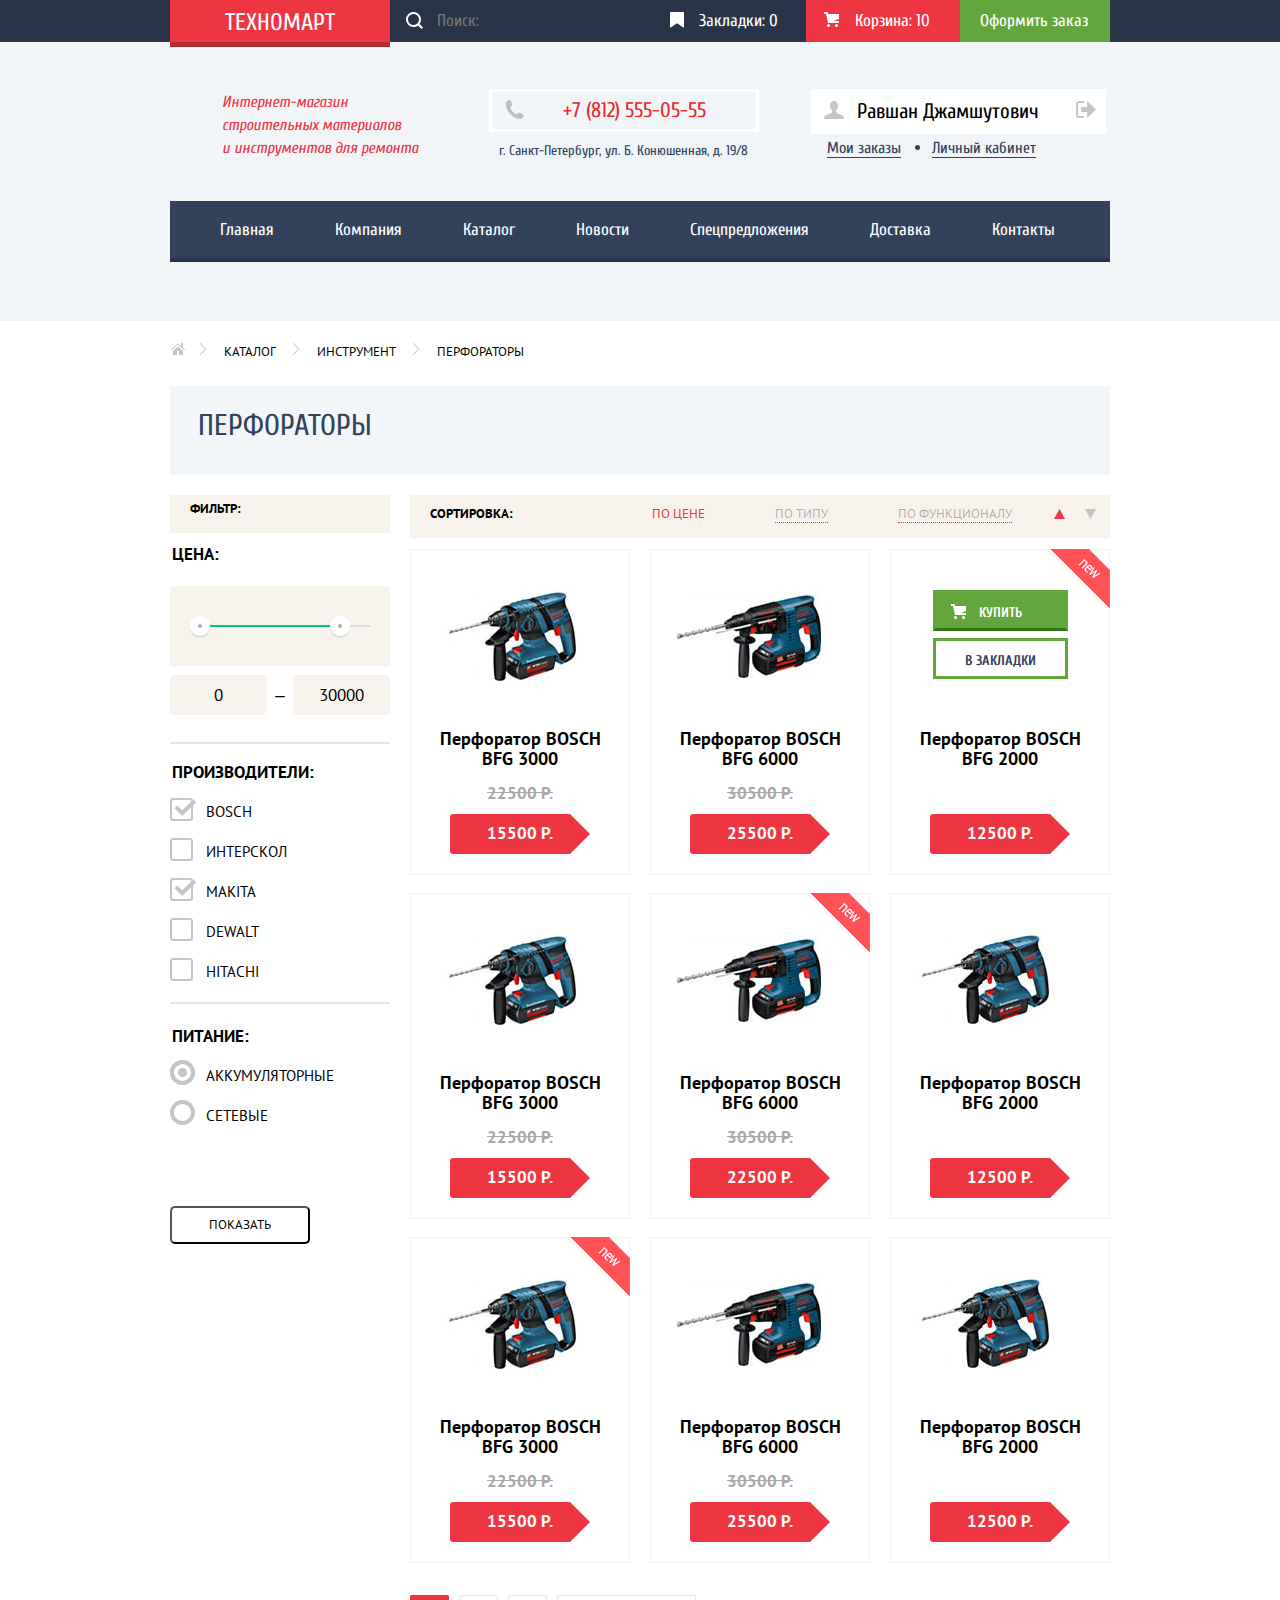
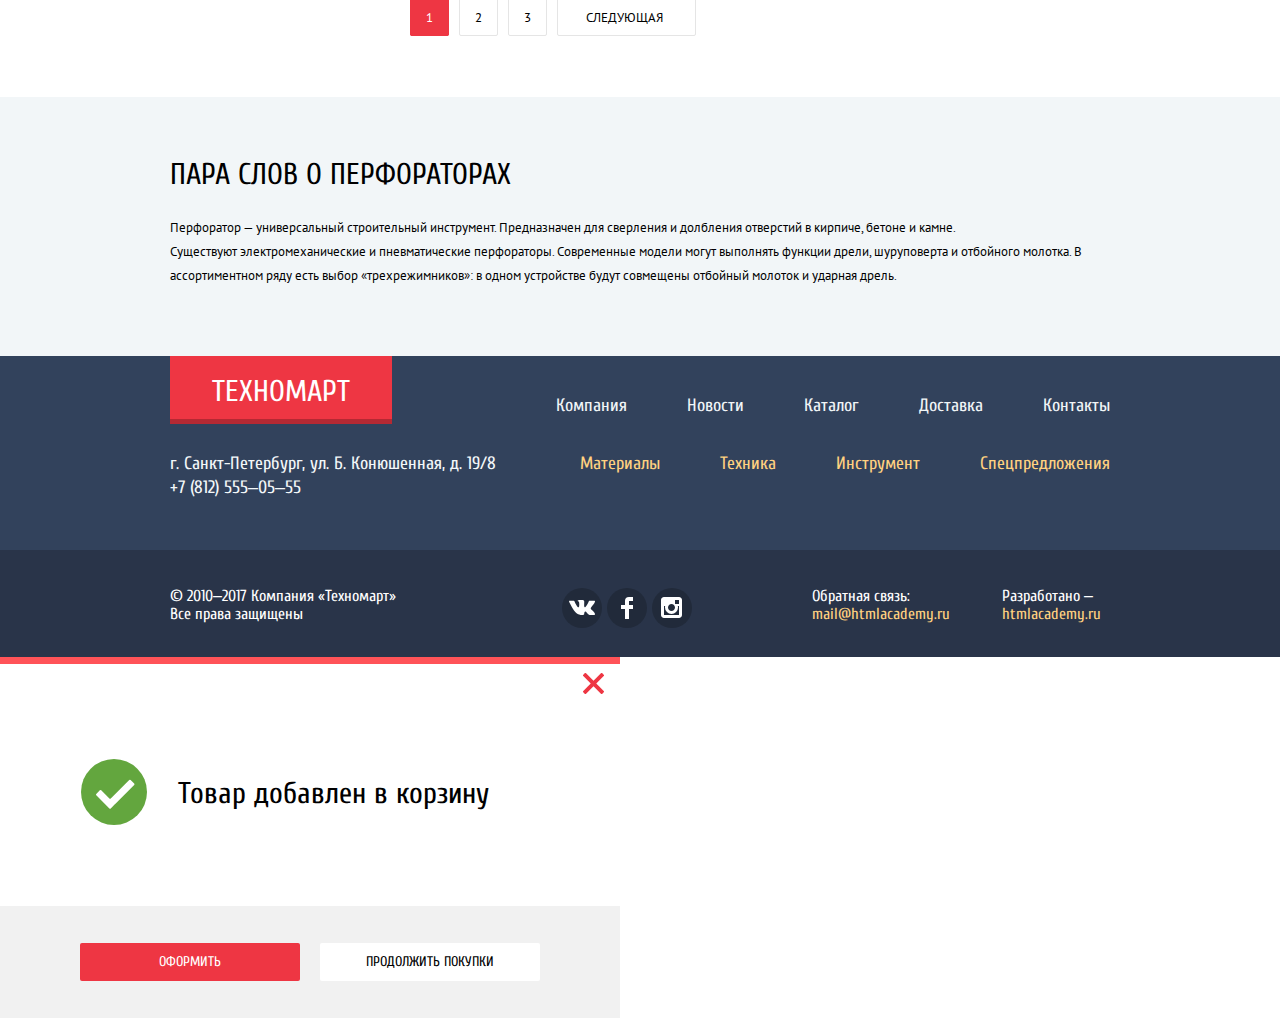
==== commit 25aa4982: "Модальное окно - напишите нам" ====
--- a/catalog.html
+++ b/catalog.html
@@ -456,10 +456,10 @@
       <footer>
         <ul class="user-actions">
           <li>
-            <button class="button order-submit" type="button">Оформить</button>
+            <button class="button order-modal" type="button">Оформить</button>
           </li>
           <li>
-            <button class="button shopping-continue" type="button">Продолжить покупки</button>
+            <button class="button continue-modal" type="button">Продолжить покупки</button>
           </li>
         </ul>
       </footer>
--- a/css/style.css
+++ b/css/style.css
@@ -235,7 +235,7 @@
 
 
 /* Форма поиска */
-.header-bar .search {
+.search {
   position: relative;
   padding-left: 0;
   margin-bottom: 0;
@@ -244,7 +244,7 @@
 }
 
 
-.header-bar .search::before {
+.search::before {
   content: "";
   display: inline-block;
   width: 17px;
@@ -259,21 +259,21 @@
 
 
 
-.header-bar .search label  {
+.search label  {
   font-size: 0;
   /* outline: 2px solid orange; */
 }
 
-.header-bar .search:hover,
-.header-bar .search:focus {
+.search:hover,
+.search:focus {
   background-color: #212a3a;
 }
 
-.header-bar .search:active {
+.search:active {
   background-color: #293449;
 }
 
-.header-bar input {
+.search input {
   font-family: inherit;
   /* color: #000000; */
   font-size: 17px;
@@ -286,31 +286,31 @@
 
 }
 
-.header-bar input:hover,
-.header-bar input:focus {
+.search input:hover,
+.search input:focus {
   background-color: transparent;
 }
 
-.header-bar input:active {
+.search input:active {
   background-color: #ffffff;
 }
 
 
 
 /* Закладки и Корзина */
-.header-bar .bookmarks {
+.bookmarks {
   padding-left: 45px;
   padding-right: 28px;
   margin-left: auto;
 }
 
-.header-bar .cart {
+.cart {
   padding-left: 49px;
   padding-right: 30px;
 }
 
-.header-bar .bookmarks,
-.header-bar .cart {
+.bookmarks,
+.cart {
   position: relative;
   color: #ffffff;
   line-height: 18px;
@@ -318,15 +318,15 @@
   padding-bottom: 12px;
 }
 
-.header-bar .bookmarks:hover,
-.header-bar .bookmarks:focus,
-.header-bar .cart.empty:hover,
-.header-bar .cart.empty:focus {
+.bookmarks:hover,
+.bookmarks:focus,
+.cart.empty:hover,
+.cart.empty:focus {
    background-color: #212a3a;
 }
 
-.header-bar .bookmarks:active,
-.header-bar .cart.empty:active {
+.bookmarks:active,
+.cart.empty:active {
   background-color: #161d29;
   color: rgba(255,255,255,0.6);
 }
@@ -335,7 +335,7 @@
   background-color: #ee3643;
 }
 
-.header-bar .bookmarks::before {
+.bookmarks::before {
   content: "";
   display: inline-block;
   position: absolute;
@@ -347,7 +347,7 @@
   background-repeat: no-repeat;
 }
 
-.header-bar .cart::before {
+.cart::before {
   content: "";
   display: inline-block;
   position: absolute;
@@ -889,7 +889,7 @@
   margin-right: 0;
 }
 
-.catalog-inner .catalog-list li:nth-child(3n) {
+.perforators-list li:nth-child(3n) {
   margin-right: 0;
 }
 
@@ -923,12 +923,12 @@
 
 
 
-.catalog .catalog-item:hover,
-.catalog .catalog-item:focus {
+.catalog-item:hover,
+.catalog-item:focus {
   box-shadow: 0px 10px 25px 0 rgba(41,52,73,0.5);
 }
 
-.catalog .catalog-item:active {
+.catalog-item:active {
   box-shadow: 0px 4px 10px 0 rgba(41,52,73,0.5);
 }
 
@@ -1260,8 +1260,6 @@
   border: none;
   cursor: pointer;
   width: 240px;
-
-  /* outline: 1px solid green; */
 }
 
 .services button:hover,
@@ -1544,7 +1542,7 @@
   padding-bottom: 15px;
 }
 
-.filter .price-category legend {
+.price-category legend {
   padding-top: 6px;
   margin-bottom: 0px;
 }
@@ -1724,14 +1722,14 @@
 
 /* Каталог - сортировка */
 
-.options-sorting a.option-current {
+.options-sorting .option-current {
   color: #ee3643;
   border-bottom: none;
 }
 
-.options-sorting a.option-current:hover,
-.options-sorting a.option-current:focus,
-.options-sorting a.option-current:active {
+.options-sorting .option-current:hover,
+.options-sorting .option-current:focus,
+.options-sorting .option-current:active {
   color: #ee3643;
   border-bottom: none;
 }
@@ -1752,7 +1750,7 @@
   border-bottom: none;
 }
 
-.result-sorting .button-dir {
+.button-dir {
   display: inline-block;
   width: 11px;
   height: 10px;
@@ -1761,11 +1759,11 @@
   font-size: 0;
 }
 
-.control-sorting .result-sorting .button-dir.ascending {
+.button-dir.ascending {
   background-image: url("../img/icon-up-dir-red.svg");
 }
 
-.control-sorting .result-sorting .button-dir.descending {
+.button-dir.descending {
   background-image: url("../img/icon-down-dir-grey.svg");
 }
 
@@ -1795,20 +1793,20 @@
   list-style: none;
 }
 
-.pagination-list li:not(:last-child) {
+.pagination-item:not(:last-child) {
   margin-right: 10px;
 }
 
-.pagination-item a.page-current {
+.pagination-item .page-current {
   color: #ffffff;
   border: 1px solid #ee3643;
   border-radius: 2px;
   background-color: #ee3643;
 }
 
-.pagination-item a.page-current:hover,
-.pagination-item a.page-current:focus,
-.pagination-item a.page-current:active {
+.pagination-item .page-current:hover,
+.pagination-item .page-current:focus,
+.pagination-item .page-current:active {
   color: #ffffff;
   border: 1px solid #ee3643;
   background-color: #ee3643;
@@ -2105,6 +2103,25 @@
   padding-bottom: 13px;
 }
 
+.modal-write-us .user-field {
+  border: 1px solid #dee3e4;
+  border-radius: 2px;
+  font-family: "PT Sans", Arial, sans-serif;
+  font-size: 13px;
+  line-height: 18px;
+  color: #dee3e4;
+  padding-top: 13px;
+  padding-bottom: 13px;
+  padding-left: 17px;
+}
+
+.modal-write-us ::placeholder {
+  color: #a9a9a9;
+}
+
+.modal-write-us textarea {
+  resize: none;
+}
 
 .modal-write-us footer {
   display: flex;
@@ -2172,15 +2189,21 @@
   cursor: pointer;
 }
 
-.shopping-continue {
+
+.order-modal,
+.continue-modal {
+  width: 220px;
+  text-align: center;
+}
+
+.continue-modal {
   color: #000000;
   background-color: #ffffff;
-  padding-left: 50px;
-}
-
-.shopping-continue:hover,
-.shopping-continue:focus,
-.shopping-continue:active {
+}
+
+.continue-modal:hover,
+.continue-modal:focus,
+.continue-modal:active {
   color: #000000;
   background-color: #ffffff;
 }
@@ -2194,7 +2217,11 @@
   padding-top: 30px;
   padding-bottom: 30px;
   padding-left: 178px;
-}
+  margin-top: 75px;
+  margin-bottom: 67px;
+}
+
+
 
 .modal-cart p::before {
   content: "";
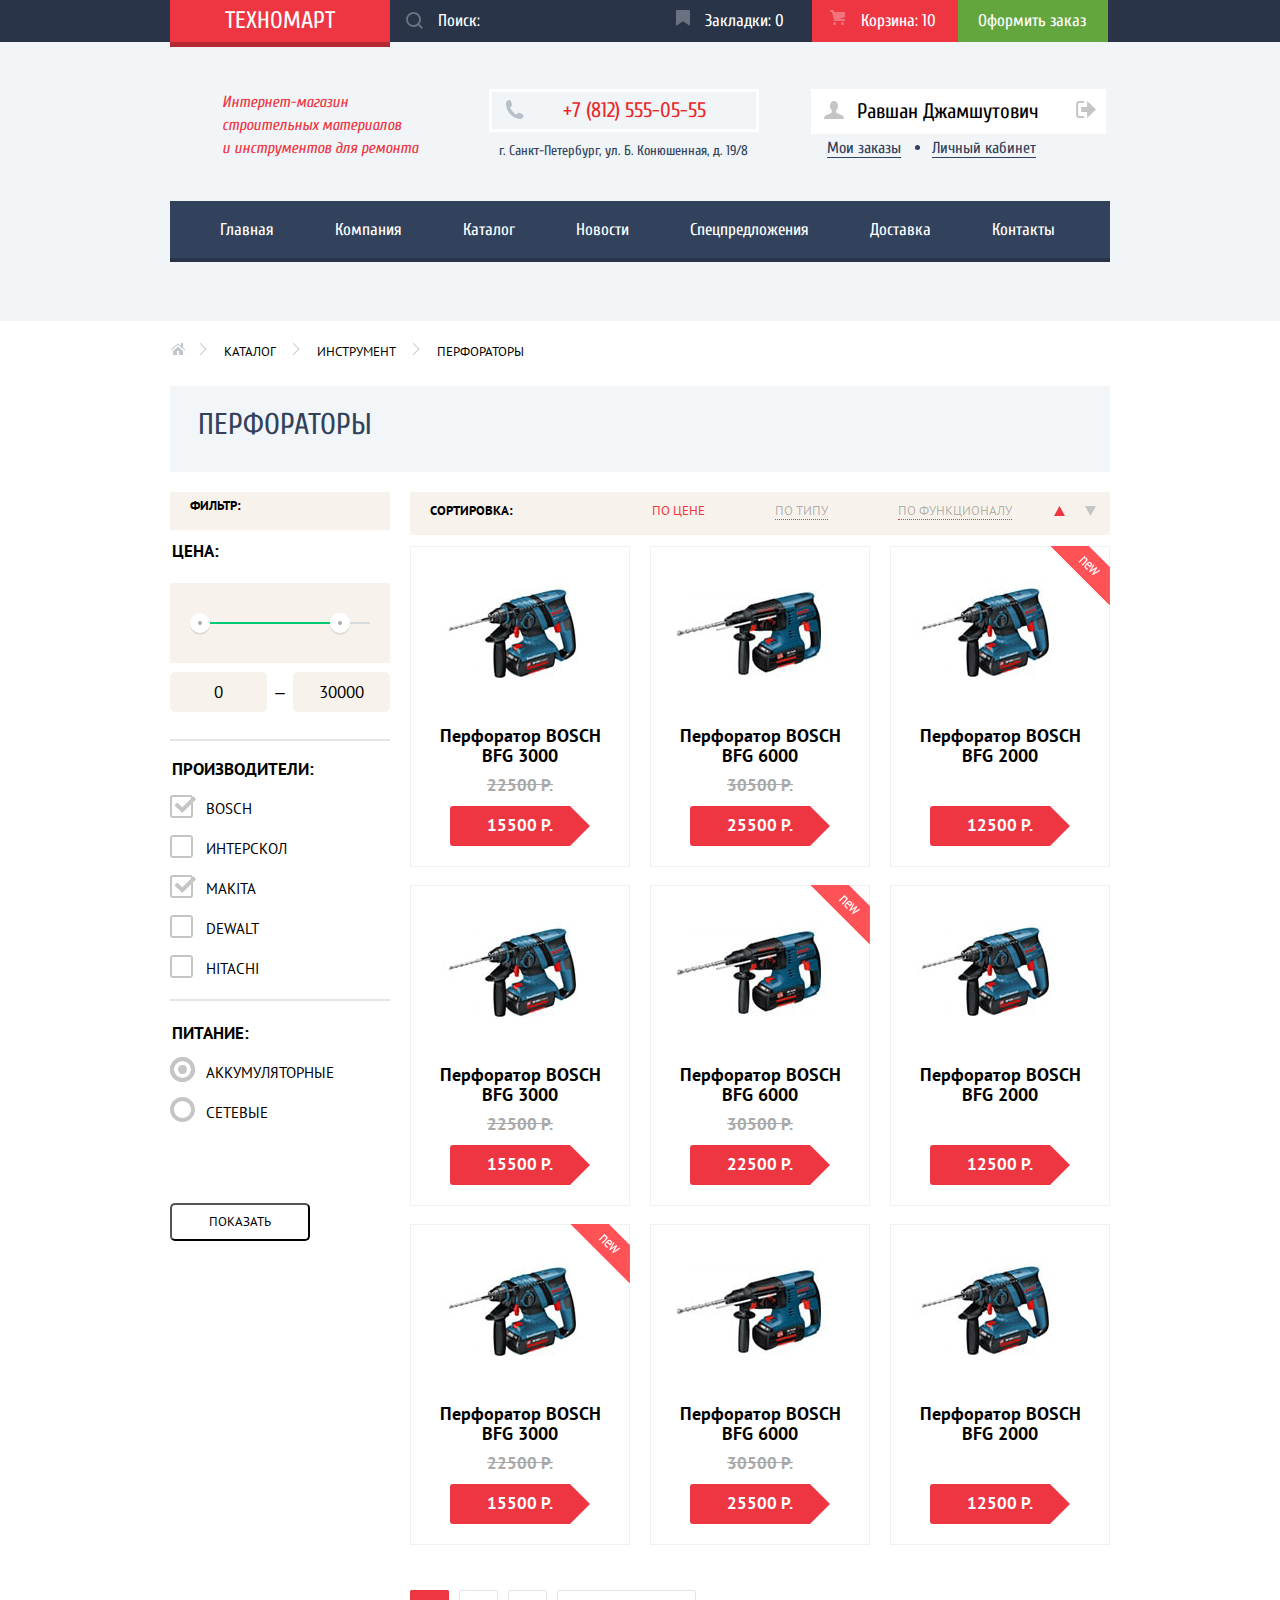
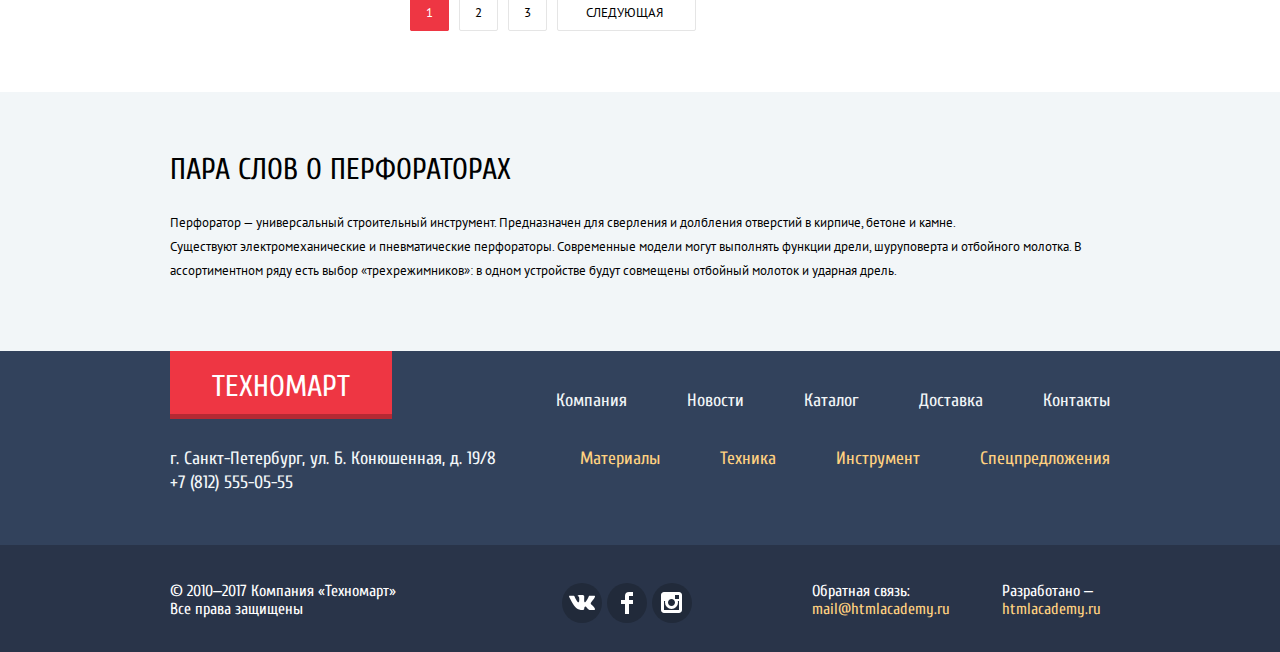
==== commit b2bac7d0: "Правки" ====
--- a/catalog.html
+++ b/catalog.html
@@ -214,9 +214,9 @@
                   <div class="price-regular">30500 P.</div>
                   <div class="price">25500 P.</div>
                 </li>
-                <li class="catalog-item new">
+                <li class="catalog-item">
                   <div class="flag flag-new">новинка</div>
-                  <div class="actions actions-on">
+                  <div class="actions">
                     <a class="buy" href="#">Купить</a>
                     <a class="bookmark" href="#">В закладки</a>
                   </div>
@@ -246,7 +246,7 @@
                     <div class="price-regular">22500 P.</div>
                     <div class="price">15500 P.</div>
                 </li>
-                <li class="catalog-item new">
+                <li class="catalog-item">
                   <div class="flag flag-new">новинка</div>
                   <div class="actions">
                     <a class="buy" href="#">Купить</a>
@@ -278,7 +278,7 @@
                   <div class="price-regular"></div>
                   <div class="price">12500 P.</div>
                 </li>
-                <li class="catalog-item new">
+                <li class="catalog-item">
                   <div class="flag flag-new">новинка</div>
                   <div class="actions">
                     <a class="buy" href="#">Купить</a>
@@ -392,7 +392,7 @@
           <div class="general-bottom">
             <div class="contacts">
               г. Санкт-Петербург, ул. Б. Конюшенная, д. 19/8<br>
-              +7 (812) 555‒05‒55
+              +7 (812) 555-05-55
             </div>
             <nav class="footer-nav-links">
               <ul class="nav-products">
--- a/css/style.css
+++ b/css/style.css
@@ -4,7 +4,6 @@
   min-width: 1200px;
   margin: 0;
   padding: 0;
-
   font-family: "Cuprum", Arial, sans-serif;
   font-size: 17px;
   line-height: 17px;
@@ -65,11 +64,12 @@
 }
 
 .header-bar {
-  display: flex;
+  /* display: flex; */
   width: 940px;
   height: 42px;
   margin: 0 auto;
   text-align: center;
+  font-size: 0;
   /* outline: 3px dotted blue; */
 }
 
@@ -195,12 +195,16 @@
 
 /* Логотип */
 .logo-header {
+  display: block;
+  float: left;
+  /* width: 220px; */
   font-size: 24px;
-  line-height: 24px;
-  padding-top: 11px;
-  padding-bottom: 17px;
+  line-height: 42px;
+  /* padding-top: 11px; */
+  /* padding-bottom: 7px; */
   padding-left: 55px;
   padding-right: 55px;
+  /* outline: 1px solid magenta; */
 }
 
 .logo-footer {
@@ -236,11 +240,14 @@
 
 /* Форма поиска */
 .search {
+  display: block;
+  float: left;
   position: relative;
+  width: 270px;
+  height: 42px;
   padding-left: 0;
   margin-bottom: 0;
   /* outline: 1px solid magenta; */
-
 }
 
 
@@ -254,14 +261,11 @@
   left: 16px;
   background-image: url("../img/icon-search.svg");
   background-repeat: no-repeat;
-}
-
-
-
+  opacity: 0.3;
+}
 
 .search label  {
   font-size: 0;
-  /* outline: 2px solid orange; */
 }
 
 .search:hover,
@@ -271,19 +275,22 @@
 
 .search:active {
   background-color: #293449;
+
 }
 
 .search input {
+  position: absolute;
+  left: 0;
+  width: 270px;
   font-family: inherit;
-  /* color: #000000; */
   font-size: 17px;
   line-height: 18px;
   background-color: transparent;
   border: none;
-  padding-left: 43px;
   padding-top: 12px;
   padding-bottom: 12px;
-
+  padding-left: 48px;
+  outline: none;
 }
 
 .search input:hover,
@@ -295,27 +302,41 @@
   background-color: #ffffff;
 }
 
-
+.search input[type="search"]::placeholder {
+  color: #ffffff;
+}
 
 /* Закладки и Корзина */
 .bookmarks {
   padding-left: 45px;
   padding-right: 28px;
   margin-left: auto;
-}
-
-.cart {
+  /* outline: 1px solid magenta; */
+}
+
+.cart.empty {
   padding-left: 49px;
   padding-right: 30px;
+  /* outline: 1px solid magenta; */
+}
+
+.cart.not-empty {
+  padding-left: 49px;
+  padding-right: 22px;
 }
 
 .bookmarks,
 .cart {
+  display: block;
+  float: left;
   position: relative;
   color: #ffffff;
-  line-height: 18px;
-  padding-top: 12px;
-  padding-bottom: 12px;
+  line-height: 42px;
+  /* padding-top: 12px; */
+  /* padding-bottom: 12px; */
+
+  /* font-family: "Cuprum", Arial, sans-serif; */
+  font-size: 17px;
 }
 
 .bookmarks:hover,
@@ -341,10 +362,11 @@
   position: absolute;
   width: 14px;
   height: 16px;
-  vertical-align: middle;
+  top: 10px;
   left: 16px;
   background-image: url("../img/icon-bookmark.svg");
   background-repeat: no-repeat;
+  opacity: 0.3;
 }
 
 .cart::before {
@@ -353,22 +375,27 @@
   position: absolute;
   width: 15px;
   height: 15px;
-  vertical-align: middle;
+  top: 10px;
   left: 18px;
   background-image: url("../img/icon-cart.svg");
   background-repeat: no-repeat;
+  opacity: 0.3;
   /* outline: 1px solid green; */
 }
 
 /* Кнопка Оформить заказ */
 .header-bar a.order-submit {
+  display: block;
+  float: left;
   color: #ffffff;
   background-color: #63a63e;
-  line-height: 18px;
-  padding-top: 12px;
-  padding-bottom: 12px;
+  line-height: 42px;
+  /* padding-top: 12px; */
+  /* padding-bottom: 12px; */
   padding-left: 20px;
   padding-right: 22px;
+  /* outline: 1px solid magenta; */
+  font-size: 17px;
 }
 
 .header-bar a.order-submit:hover,
@@ -645,46 +672,65 @@
   font-size: 14px;
   line-height: 18px;
   color: #ffffff;
-  background-color: rgba(229,229,229,0.1);
+  border-radius: 2px;
   padding-top: 10px;
   padding-bottom: 10px;
   padding-left: 27px;
-  padding-right: 34px;
-}
-
-.promo-item .note:hover,
+  padding-right: 29px;
+}
+
+/* .promo-item .note:hover,
 .promo-item .note:focus {
   background-color: rgba(204,204,204,0.2);
-}
-.promo-item .note:active {
+} */
+
+/* .promo-item .note:active {
   background-color: rgba(178,178,178,0.3);;
-}
-
-
-.promo-item.material {
-  background-color: rgb(255,191,71);
+} */
+
+
+.material {
+  background-color: #ffbf47;
   margin-bottom: 20px;
 }
 
-.promo-item.instrument {
+.material .note {
+  background-color: #e5ac40;
+}
+
+.instrument {
   background-color: #3bbce3;
   margin-bottom: 20px;
 }
 
-.promo-item.equipment {
+.instrument .note {
+  background-color: #35a9cc;
+}
+
+.equipment {
   background-color: #dc91d8;
   margin-bottom: 20px;
-
-}
-
-.promo-item.discount {
+}
+
+.equipment .note {
+  background-color: #c682c2;
+}
+
+.discount {
   background-color: #8ed78f;
   margin-bottom: 20px;
-
-}
-
-.promo-item.free-delivery {
+}
+
+.discount .note {
+  background-color: #80c180;
+}
+
+.free-delivery {
   background-color: #ffc047;
+}
+
+.free-delivery .note {
+  background-color: #e5ac40;
 }
 
 
@@ -856,13 +902,14 @@
 .catalog-list {
   padding: 0;
   margin-top: 17px;
-  margin-bottom: -7px;
+  margin-bottom: 0;
   list-style: none;
   font-size: 0;
 }
 
 .makers-list {
-    margin-bottom: 55px;
+  margin-top: 20px;
+  margin-bottom: 71px;
 }
 
 .perforators-list {
@@ -932,6 +979,9 @@
   box-shadow: 0px 4px 10px 0 rgba(41,52,73,0.5);
 }
 
+.makers-list a:active {
+  opacity: 0.3;
+}
 
 .catalog-item .name {
   min-height: 40px;
@@ -939,7 +989,7 @@
   line-height: 20px;
   padding: 0 25px;
   margin-top: 21px;
-  margin-bottom: 15px;
+  margin-bottom: 10px;
 }
 
 
@@ -991,7 +1041,8 @@
     left: 0;
     width: 218px;
     height: 88px;
-    padding: 40px 0;
+    padding-top: 45px;
+    padding-bottom: 40px;
     background-color: rgba(255,255,255,1);
     z-index: 10;
     font-family: "Cuprum", Arial, sans-serif;
@@ -1007,9 +1058,9 @@
   display: none;
 }
 
-.catalog-item .actions-on {
+/* .catalog-item .actions-on {
   display: block;
-}
+} */
 
 .catalog-item:hover .actions {
   display: block;
@@ -1022,12 +1073,13 @@
   width: 129px;
   margin: 0 auto;
   margin-bottom: 7px;
-  padding-top: 11px;
-  padding-bottom: 6px;
+  padding-top: 8px;
+  padding-bottom: 5px;
   padding-left: 0;
   padding-right: 0;
   border: 3px solid #63a63e;
   border-bottom-color: #367315;
+  border-radius: 3px;
   color: #ffffff;
   background-color: #63a63e;
 }
@@ -1035,7 +1087,7 @@
 .buy::before {
   content: "";
   position: absolute;
-  left: 15px;
+  left: 12px;
   width: 15px;
   height: 15px;
   background-image: url("../img/icon-cart.svg");
@@ -1070,23 +1122,40 @@
 }
 
 /* Каталог - производители */
-.makers-list li {
+.makers-list .catalog-item {
+  /* width: 208px; */
+  /* height: 123px; */
+  /* position: relative; */
+  /* padding: 10px 5px; */
+  vertical-align: top;
+}
+
+.makers-list li:nth-child(4n) {
+  margin-right: 0;
+}
+
+.makers-list a {
+  display: block;
   width: 208px;
   height: 123px;
-  position: relative;
+  /* position: relative; */
   padding: 10px 5px;
-}
-
-.makers-list li:nth-child(4n) {
-  margin-right: 0;
-}
-
-.makers-list a {
-  display: block;
-  position: absolute;
-}
-
-.makers-list .bosch {
+  /* position: absolute; */
+}
+
+.makers-list a::before {
+  content: "";
+  display: inline-block;
+  height: 100%;
+  vertical-align: middle;
+  /* outline: 1px solid green; */
+}
+
+.makers-list img {
+  vertical-align: middle;
+}
+
+/* .makers-list .bosch {
   top: 54px;
   left: 47px;
 }
@@ -1119,7 +1188,7 @@
 .makers-list .metabo {
   top: 37px;
   left: 33px;
-}
+} */
 
 /* Раздел Сервисы, О компании, описание раздела каталога- текст */
 .services-intro p,
@@ -1174,6 +1243,7 @@
 }
 
 .services .slide-item {
+  /* display: none; */
   margin-top: 13px;
   padding-left: 80px;
   /* outline: 4px solid magenta; */
@@ -1238,7 +1308,7 @@
   width: 10px;
   height: 272px;
   position: absolute;
-  top: -30px;
+  top: -45px;
   right: 0;
   background-image: url("../img/services-menu-shadow.png");
   background-repeat: no-repeat;
@@ -1252,7 +1322,7 @@
   font-weight: bold;
   font-size: 21px;
   line-height: 30px;
-  box-shadow: inset 0 -1px 0 0 #33445a;
+  box-shadow: inset 0 -1px 0 0 #4e637c;
   padding-top: 15px;
   padding-bottom: 16px;
   padding-left: 20px;
@@ -1260,18 +1330,71 @@
   border: none;
   cursor: pointer;
   width: 240px;
-}
-
-.services button:hover,
-.services button:focus {
+  height: 61px;
+}
+
+.delivery {
+  display: block;
+}
+
+.warranty,
+.credit {
+  display: none;
+}
+
+
+.button-delivery:hover,
+.button-delivery:focus {
   background-color: #293449;
-}
-
-.services button:active,
-.services button.current {
+  outline: none;
+  box-shadow: none;
+}
+
+.button-delivery:active {
   color: #32425c;
   background-color: #ffffff;
-}
+  box-shadow: none;
+}
+
+/* .button-delivery:hover .delivery,
+.button-delivery:focus .delivery {
+  display: none;
+} */
+
+/* .button-delivery:active .delivery {
+  display: block;
+} */
+
+
+.button-warranty:hover,
+.button-warranty:focus {
+  background-color: #293449;
+  outline: none;
+  box-shadow: none;
+}
+
+.button-warranty:active {
+  color: #32425c;
+  background-color: #ffffff;
+  box-shadow: none;
+}
+
+.button-credit:hover,
+.button-credit:focus {
+  background-color: #293449;
+  outline: none;
+  box-shadow: none;
+}
+
+.button-credit:active {
+  color: #32425c;
+  background-color: #ffffff;
+  box-shadow: none;
+}
+
+
+
+
 
 /* Раздел О компании */
 .company-about-container {
@@ -1343,7 +1466,18 @@
 
 .button-write-us {
   padding-left: 65px;
-    padding-right: 58px;
+  padding-right: 58px;
+}
+
+.button-write-us:hover,
+.button-write-us:focus {
+}
+
+.button-write-us:active {
+}
+
+.button-write-us:active .modal-write-us {
+  display: block;
 }
 
 
@@ -1361,8 +1495,8 @@
 .section-name {
   width: 940px;
   margin: 0 auto;
-  padding-top: 25px;
-  padding-bottom: 34px;
+  padding-top: 24px;
+  padding-bottom: 32px;
   text-indent: 28px;
   color: #32425c;
   background-color: #f2f6f8;
@@ -1390,6 +1524,7 @@
 .control-filter h2,
 .control-sorting {
   background-color: #f7f3ec;
+  border-radius: 2px;
 }
 
 /* Каталог - сетка */
@@ -1785,7 +1920,7 @@
 
 /* Навигация по страницам */
 .pagination {
-  margin-top: 35px;
+  margin-top: 41px;
   margin-bottom: 70px;
 }
 
@@ -2038,6 +2173,18 @@
 }
 
 /* Модальное окно - напишите нам */
+.modal-write-us {
+  display: none;
+  position: fixed;
+  top: 100px;
+  left: 50%;
+  margin-left: -310px;
+  background-color: #ffffff;
+  box-shadow: 0px 20px 40px 0px rgba(0,0,0,.75);
+}
+
+
+
 .modal-write-us .close {
   position: absolute;
   top: 9px;
@@ -2115,7 +2262,22 @@
   padding-left: 17px;
 }
 
-.modal-write-us ::placeholder {
+
+.modal-write-us input[type="text"]::placeholder,
+.modal-write-us input[type="email"]::placeholder,
+.modal-write-us textarea::placeholder {
+  color: #a9a9a9;
+}
+
+.modal-write-us input[type="text"]::-ms-input-placeholder,
+.modal-write-us input[type="email"]::-ms-input-placeholder,
+.modal-write-us textarea::-ms-textarea-placeholder {
+  color: #a9a9a9;
+}
+
+.modal-write-us input[type="text"]:-ms-input-placeholder,
+.modal-write-us input[type="email"]:-ms-input-placeholder,
+.modal-write-us textarea:-ms-textarea-placeholder {
   color: #a9a9a9;
 }
 
@@ -2142,6 +2304,7 @@
 
 /* Модальное окно - карта */
 .modal-map-popup {
+  display: none;
   position: relative;
   width: 940px;
 }
@@ -2163,6 +2326,7 @@
 
 /* Модальное окно - корзина */
 .modal-cart {
+  display: none;
   width: 620px;
   border-top: 7px solid #ff5358;
 }
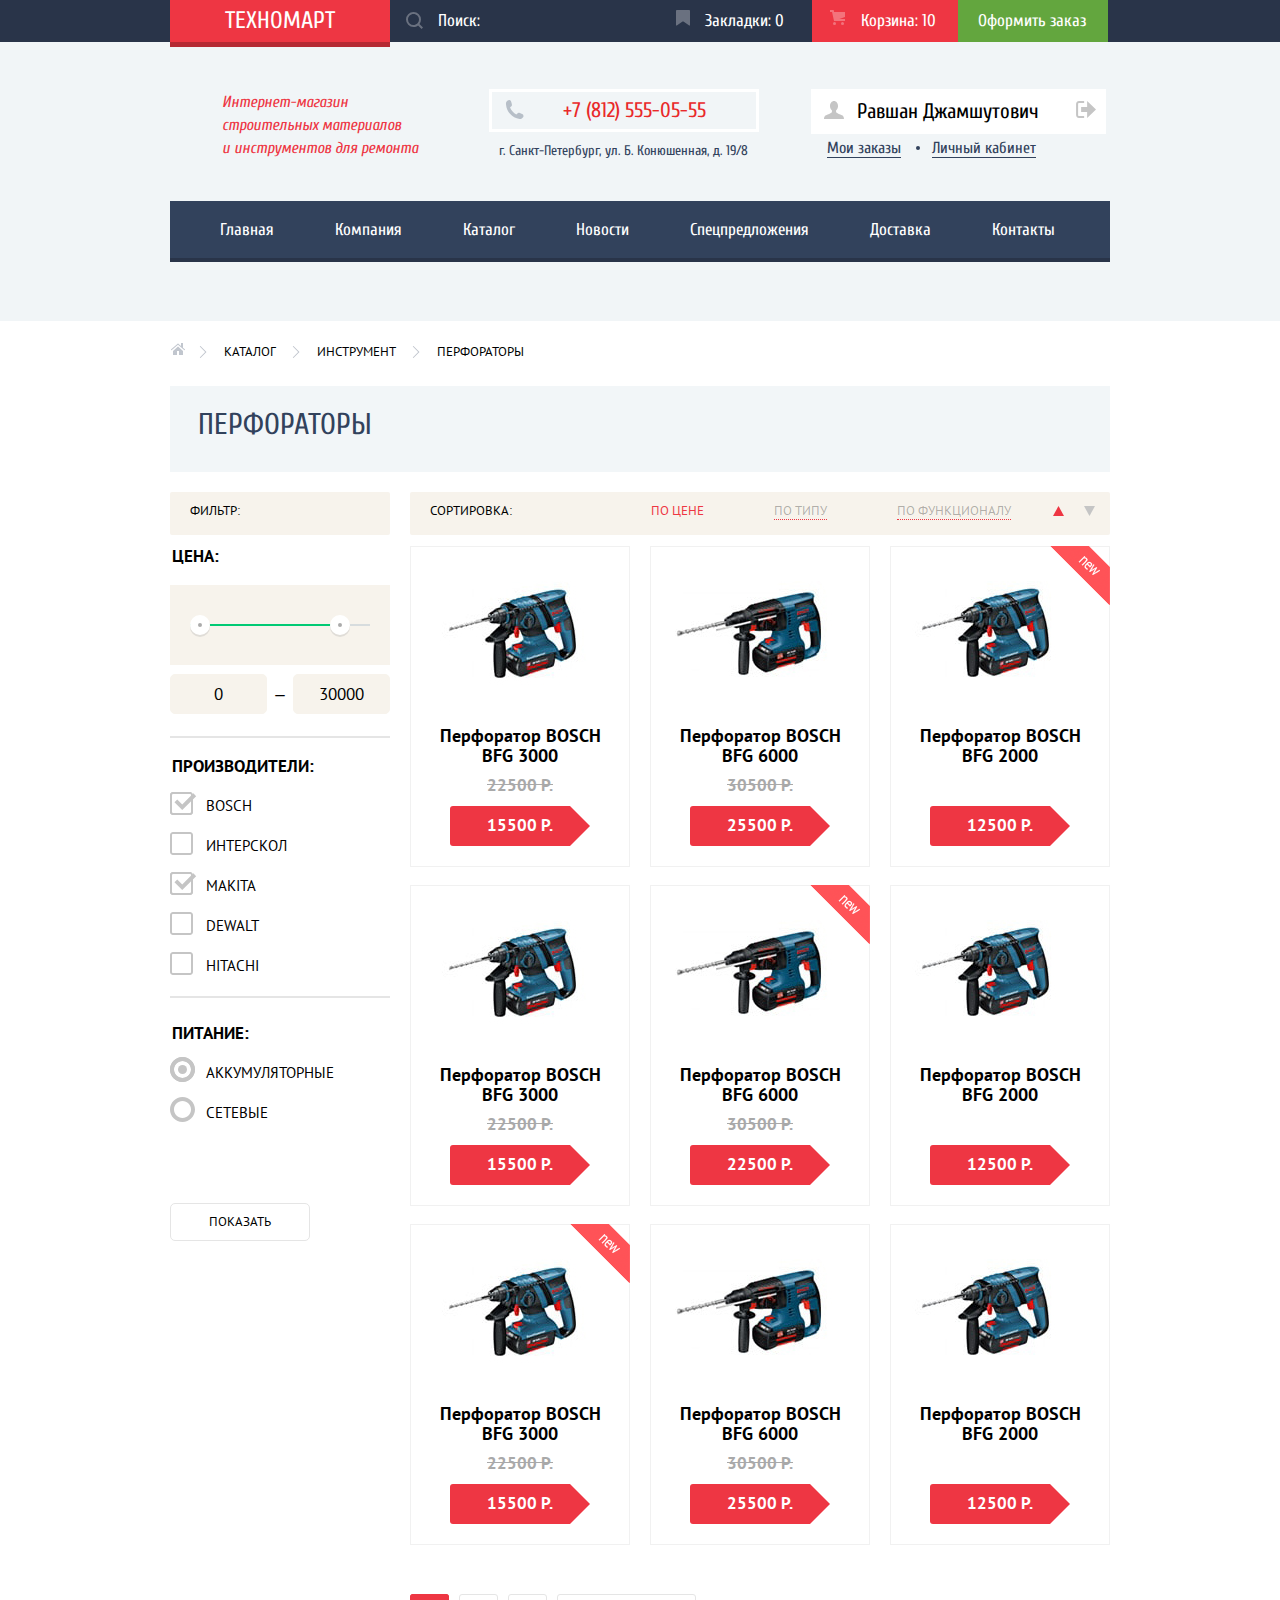
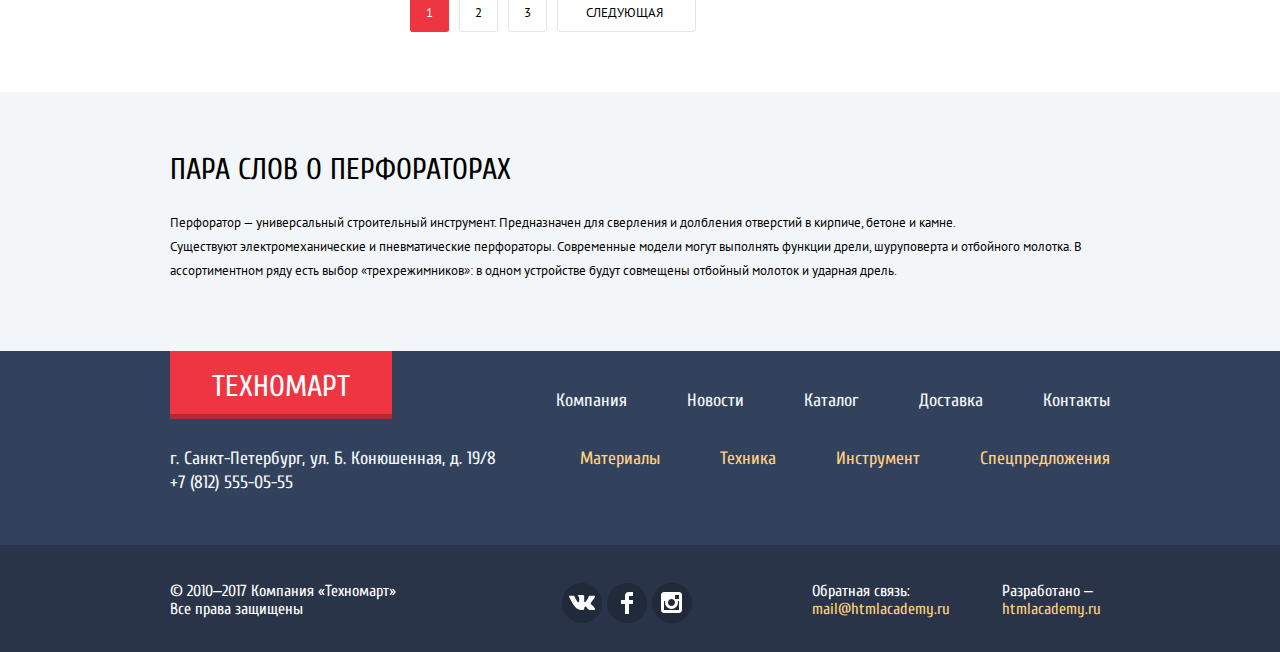
==== commit b363ad7e: "Пустые строки и отступы html" ====
--- a/catalog.html
+++ b/catalog.html
@@ -7,7 +7,6 @@
     <link href="https://fonts.googleapis.com/css?family=Cuprum:400,400i,700&amp;subset=cyrillic" rel="stylesheet" type="text/css">
     <link href="https://fonts.googleapis.com/css?family=PT+Sans:400,700&amp;subset=cyrillic" rel="stylesheet" type="text/css">
     <link href="css/style.css" rel="stylesheet">
-
   </head>
   <body>
     <header class="header header-inner">
@@ -76,7 +75,6 @@
         </nav>
       </div>
     </header>
-
     <div class="main-wrapper">
       <main class="container">
         <ul class="breadcrumbs">
@@ -91,9 +89,7 @@
           </li>
           <li>Перфораторы</li>
         </ul>
-
         <h1 class="section-name">Перфораторы</h1>
-
         <div class="catalog-wrapper">
           <div class="catalog-left-wrapper">
             <aside class="catalog-control control-filter">
@@ -179,7 +175,6 @@
                 </li>
               </ul>
             </aside>
-
             <section class="catalog catalog-inner">
               <ul class="catalog-list perforators-list">
                 <li class="catalog-item">
@@ -329,7 +324,6 @@
                 </li>
               </ul>
             </section>
-
             <nav class="pagination">
               <h2 class="visually-hidden">Навигация по страницам</h2>
                 <ul class="pagination-list">
@@ -349,21 +343,18 @@
             </nav>
           </div>
         </div>
-
         <div class="section-about-wrapper">
           <section class="section-about">
-              <h2>Пара слов о перфораторах</h2>
-              <p>
-                Перфоратор — универсальный строительный инструмент. Предназначен для сверления и долбления отверстий в кирпиче, бетоне и камне.<br>
-                Существуют электромеханические и пневматические перфораторы. Современные модели могут выполнять функции дрели, шуруповерта и отбойного молотка.
-                В ассортиментном ряду есть выбор «трехрежимников»: в одном устройстве будут совмещены отбойный молоток и ударная дрель.
-              </p>
+            <h2>Пара слов о перфораторах</h2>
+            <p>
+              Перфоратор — универсальный строительный инструмент. Предназначен для сверления и долбления отверстий в кирпиче, бетоне и камне.<br>
+              Существуют электромеханические и пневматические перфораторы. Современные модели могут выполнять функции дрели, шуруповерта и отбойного молотка.
+              В ассортиментном ряду есть выбор «трехрежимников»: в одном устройстве будут совмещены отбойный молоток и ударная дрель.
+            </p>
           </section>
         </div>
       </main>
     </div>
-
-
     <footer class="footer footer-inner">
       <div class="footer-general-wrapper">
         <section class="footer-general">
@@ -443,10 +434,6 @@
         </section>
       </div>
     </footer>
-
-
-
-
 
     <section class="modal modal-cart">
       <div class="button-container">
@@ -464,10 +451,6 @@
         </ul>
       </footer>
     </section>
-
-
-
-
-
+    
   </body>
 </html>
--- a/css/style.css
+++ b/css/style.css
@@ -42,8 +42,6 @@
   border-radius: 2px;
   padding-top: 10px;
   padding-bottom: 10px;
-  /* padding-left: 68px; */
-  /* padding-right: 67px; */
   cursor: pointer;
 }
 
@@ -64,13 +62,11 @@
 }
 
 .header-bar {
-  /* display: flex; */
   width: 940px;
   height: 42px;
   margin: 0 auto;
   text-align: center;
   font-size: 0;
-  /* outline: 3px dotted blue; */
 }
 
 
@@ -79,7 +75,6 @@
   background-color: #f1f5f7;
   padding-top: 47px;
   padding-bottom: 63px;
-  /* outline: 3px dotted blue; */
 }
 
 .header-intro {
@@ -88,7 +83,6 @@
   margin-bottom: 25px;
   margin-left: auto;
   margin-right: auto;
-  /* outline: 3px dotted green; */
 }
 
 .header-intro .description {
@@ -146,9 +140,6 @@
   width: 940px;
   margin-left: auto;
   margin-right: auto;
-  /* background-color: #32425c;
-  box-shadow: inset 0 -5px 0 0 #293449; */
-  /* outline: 3px dotted green; */
 }
 
 .nav-main {
@@ -197,14 +188,10 @@
 .logo-header {
   display: block;
   float: left;
-  /* width: 220px; */
   font-size: 24px;
   line-height: 42px;
-  /* padding-top: 11px; */
-  /* padding-bottom: 7px; */
   padding-left: 55px;
   padding-right: 55px;
-  /* outline: 1px solid magenta; */
 }
 
 .logo-footer {
@@ -247,7 +234,6 @@
   height: 42px;
   padding-left: 0;
   margin-bottom: 0;
-  /* outline: 1px solid magenta; */
 }
 
 
@@ -290,7 +276,6 @@
   padding-top: 12px;
   padding-bottom: 12px;
   padding-left: 48px;
-  outline: none;
 }
 
 .search input:hover,
@@ -311,13 +296,11 @@
   padding-left: 45px;
   padding-right: 28px;
   margin-left: auto;
-  /* outline: 1px solid magenta; */
 }
 
 .cart.empty {
   padding-left: 49px;
   padding-right: 30px;
-  /* outline: 1px solid magenta; */
 }
 
 .cart.not-empty {
@@ -332,10 +315,6 @@
   position: relative;
   color: #ffffff;
   line-height: 42px;
-  /* padding-top: 12px; */
-  /* padding-bottom: 12px; */
-
-  /* font-family: "Cuprum", Arial, sans-serif; */
   font-size: 17px;
 }
 
@@ -380,7 +359,6 @@
   background-image: url("../img/icon-cart.svg");
   background-repeat: no-repeat;
   opacity: 0.3;
-  /* outline: 1px solid green; */
 }
 
 /* Кнопка Оформить заказ */
@@ -390,11 +368,8 @@
   color: #ffffff;
   background-color: #63a63e;
   line-height: 42px;
-  /* padding-top: 12px; */
-  /* padding-bottom: 12px; */
   padding-left: 20px;
   padding-right: 22px;
-  /* outline: 1px solid magenta; */
   font-size: 17px;
 }
 
@@ -545,9 +520,21 @@
 }
 
 .authorized-secondary li:not(:first-child) {
-  list-style: initial;
+  position: relative;
   margin-left: 31px;
   color: #32425c;
+}
+
+.authorized-secondary li:not(:first-child)::before {
+  content: "";
+  display: block;
+  width: 4px;
+  height: 4px;
+  position: absolute;
+  top: 40%;
+  left: -16px;
+  background-color: currentColor;
+  border-radius: 50%;
 }
 
 
@@ -584,7 +571,6 @@
   margin-right: auto;
   margin-top: 60px;
   margin-bottom: 50px;
-  /* outline: 1px solid green; */
 }
 
 .promo-items-wrapper {
@@ -601,14 +587,12 @@
   color: #ffffff;
   padding-left: 24px;
   padding-top: 21px;
-  /* outline: 1px solid blue; */
 }
 
 .promo-item::before {
   content: "";
   display: inline-block;
   position: absolute;
-  /* outline: 1px solid blue; */
 }
 
 
@@ -660,7 +644,6 @@
 .promo-item .name {
   font-size: 24px;
   line-height: 30px;
-  /* font-weight: bold; */
   margin-top: 0;
   margin-bottom: 0;
   padding-bottom: 22px;
@@ -679,15 +662,6 @@
   padding-right: 29px;
 }
 
-/* .promo-item .note:hover,
-.promo-item .note:focus {
-  background-color: rgba(204,204,204,0.2);
-} */
-
-/* .promo-item .note:active {
-  background-color: rgba(178,178,178,0.3);;
-} */
-
 
 .material {
   background-color: #ffbf47;
@@ -738,7 +712,6 @@
 .promo-slider {
   position: relative;
   display: inline-block;
-  /* outline: 1px solid magenta; */
 }
 
 .slide-list {
@@ -782,7 +755,6 @@
   background-color: transparent;
   border: none;
   cursor: pointer;
-  /* outline: 1px solid green; */
 }
 
 .arrow-left {
@@ -808,7 +780,6 @@
   border: 0;
   background-color: transparent;
   cursor: pointer;
-
 }
 
 .indicator-1 {
@@ -816,7 +787,6 @@
 background-repeat: no-repeat;
   left: 295px;
   top: 220px;
-
 }
 
 
@@ -825,7 +795,6 @@
 background-repeat: no-repeat;
   left: 315px;
   top: 220px;
-
 }
 
 
@@ -892,6 +861,7 @@
 .catalog-nav {
   display: flex;
   justify-content: space-between;
+  align-items: center;
 }
 
 .catalog-nav h2 {
@@ -929,7 +899,6 @@
   text-align: center;
   font-family: "PT Sans", Arial, sans-serif;
   font-weight: bold;
-  /* outline: 1px solid green; */
 }
 
 .catalog-list li:last-child {
@@ -961,7 +930,6 @@
   width: 208px;
   height: 148px;
   margin: 10px 5px;
-  /* outline: 1px solid magenta; */
 }
 
 .catalog-item .image img {
@@ -1020,7 +988,6 @@
   color: #ffffff;
   background-color: #ee3643;
   border-radius: 3px;
-
 }
 
 .catalog-item .price::after {
@@ -1032,7 +999,6 @@
   height: 0;
   border: 20px solid white;
   border-left-color: #ee3643;
-  /* outline: 1px solid green; */
 }
 
 .actions {
@@ -1058,15 +1024,52 @@
   display: none;
 }
 
-/* .catalog-item .actions-on {
-  display: block;
-} */
 
 .catalog-item:hover .actions {
   display: block;
 }
 
-.buy,
+.buy {
+  position: relative;
+  display: block;
+  width: 135px;
+  margin: 0 auto;
+  margin-bottom: 7px;
+  padding-top: 10px;
+  padding-bottom: 8px;
+  padding-left: 0;
+  padding-right: 0;
+  border: none;
+  border-bottom-color: #367315;
+  border-radius: 3px;
+  color: #ffffff;
+  background-color: #63a63e;
+  box-shadow: inset 0 -3px 0 0 #367315;
+}
+
+
+
+.buy::before {
+  content: "";
+  position: absolute;
+  left: 12px;
+  width: 15px;
+  height: 15px;
+  background-image: url("../img/icon-cart.svg");
+  background-repeat: no-repeat;
+}
+
+
+.buy:hover,
+.buy:focus {
+  background-color: #5fbb2d;
+}
+
+.buy:active {
+  background-color: #518534;
+}
+
+
 .bookmark {
   position: relative;
   display: block;
@@ -1084,26 +1087,6 @@
   background-color: #63a63e;
 }
 
-.buy::before {
-  content: "";
-  position: absolute;
-  left: 12px;
-  width: 15px;
-  height: 15px;
-  background-image: url("../img/icon-cart.svg");
-  background-repeat: no-repeat;
-}
-
-
-.buy:hover,
-.buy:focus {
-  background-color: #5fbb2d;
-}
-
-.buy:active {
-  background-color: #518534;
-}
-
 .bookmark {
   color: #32425c;
   background-color: #ffffff;
@@ -1123,10 +1106,6 @@
 
 /* Каталог - производители */
 .makers-list .catalog-item {
-  /* width: 208px; */
-  /* height: 123px; */
-  /* position: relative; */
-  /* padding: 10px 5px; */
   vertical-align: top;
 }
 
@@ -1138,9 +1117,7 @@
   display: block;
   width: 208px;
   height: 123px;
-  /* position: relative; */
   padding: 10px 5px;
-  /* position: absolute; */
 }
 
 .makers-list a::before {
@@ -1148,47 +1125,12 @@
   display: inline-block;
   height: 100%;
   vertical-align: middle;
-  /* outline: 1px solid green; */
 }
 
 .makers-list img {
   vertical-align: middle;
 }
 
-/* .makers-list .bosch {
-  top: 54px;
-  left: 47px;
-}
-
-.makers-list .makita {
-  top: 51px;
-  left: 47px;
-}
-.makers-list .dewalt {
-  top: 50px;
-  left: 36px;
-}
-.makers-list .interskol {
-  top: 58px;
-  left: 16px;
-}
-
-.makers-list .hitachi {
-  top: 53px;
-  left: 26px;
-}
-.makers-list .lg {
-  top: 30px;
-  left: 46px;
-}
-.makers-list .aeg {
-  top: 30px;
-  left: 33px;
-}
-.makers-list .metabo {
-  top: 37px;
-  left: 33px;
-} */
 
 /* Раздел Сервисы, О компании, описание раздела каталога- текст */
 .services-intro p,
@@ -1238,15 +1180,10 @@
 }
 
 /* Слайды раздела Сервисы */
-.services .slide-list {
-  /* outline: 2px solid green; */
-}
 
 .services .slide-item {
-  /* display: none; */
   margin-top: 13px;
   padding-left: 80px;
-  /* outline: 4px solid magenta; */
 }
 
 .slide-item p {
@@ -1350,20 +1287,13 @@
   box-shadow: none;
 }
 
-.button-delivery:active {
+.button-delivery:active,
+.button-delivery.current {
   color: #32425c;
   background-color: #ffffff;
   box-shadow: none;
 }
 
-/* .button-delivery:hover .delivery,
-.button-delivery:focus .delivery {
-  display: none;
-} */
-
-/* .button-delivery:active .delivery {
-  display: block;
-} */
 
 
 .button-warranty:hover,
@@ -1489,7 +1419,6 @@
   margin-top: 24px;
   margin-bottom: 25px;
   padding-left: 0;
-
 }
 
 .section-name {
@@ -1525,6 +1454,12 @@
 .control-sorting {
   background-color: #f7f3ec;
   border-radius: 2px;
+
+}
+
+
+.control-type {
+  font-weight: normal;
 }
 
 /* Каталог - сетка */
@@ -1573,7 +1508,6 @@
   text-transform: uppercase;
   font-size: 13px;
   line-height: 18px;
-
 }
 
 .breadcrumbs {
@@ -1604,7 +1538,8 @@
   height: 12px;
   background-image: url("../img/icon-right-small.svg");
   background-repeat: no-repeat;
-
+  top: 50%;
+  margin-top: -8px;
 }
 
 .breadcrumbs a {
@@ -1620,13 +1555,12 @@
   background-image: url("../img/icon-home.svg");
   background-repeat: no-repeat;
   font-size: 0;
-
 }
 
 .control-type {
   margin-top: 0;
   margin-bottom: 0;
-  padding-top: 5px;
+  padding-top: 10px;
   padding-bottom: 15px;
   padding-left: 20px;
 }
@@ -1661,6 +1595,7 @@
   line-height: 18px;
   background-color: #ffffff;
   cursor: pointer;
+  border: 1px solid #e5e5e5;
 }
 
 fieldset {
@@ -1673,8 +1608,8 @@
 
 .price-category {
   border-bottom: 2px solid #e5e5e5;
-  padding-top: 17px;
-  padding-bottom: 15px;
+  padding-top: 14px;
+  padding-bottom: 10px;
 }
 
 .price-category legend {
@@ -1684,6 +1619,7 @@
 
 .maker-category {
   border-bottom: 2px solid #e5e5e5;
+  margin-bottom: 5px;
 }
 
 .maker-category legend {
@@ -1692,6 +1628,7 @@
 
 .power-category {
   padding-top: 0;
+  margin-top: 11px;
   margin-bottom: 60px;
 }
 
@@ -1781,7 +1718,6 @@
   height: 25px;
   background-image: url("../img/radio-on.svg");
   background-repeat: no-repeat;
-
 }
 
 /* Фильтр по цене */
@@ -1905,7 +1841,6 @@
 
 .options-sorting li:not(:first-child) {
   padding-left: 70px;
-  /* outline: 1px solid red; */
 }
 
 .options-sorting li:last-child {
@@ -1935,7 +1870,6 @@
 .pagination-item .page-current {
   color: #ffffff;
   border: 1px solid #ee3643;
-  border-radius: 2px;
   background-color: #ee3643;
 }
 
@@ -1951,9 +1885,9 @@
 .pagination-item a {
   color: inherit;
   border: 1px solid #e5e5e5;
-  border-radius: 2px;
-  padding-top: 13px;
-  padding-bottom: 9px;
+  border-radius: 3px;
+  padding-top: 9px;
+  padding-bottom: 10px;
   padding-left: 15px;
   padding-right: 15px;
 }
@@ -2150,8 +2084,6 @@
   flex-direction: column;
   margin-top: 0;
   margin-bottom: 0;
-  /* padding-left: 25px; */
-  /* padding-right: 25px; */
 }
 
 .developer p:first-of-type {
@@ -2205,7 +2137,6 @@
 .modal-write-us {
   width: 620px;
   border-top: 7px solid #ff5358;
-  /* outline: 2px dotted green; */
 }
 
 .modal-write-us .button-container {
@@ -2221,7 +2152,6 @@
   flex-direction: column;
   margin-left: 80px;
   margin-right: 80px;
-  /* outline: 2px dotted blue; */
 }
 
 .modal-write-us .contact-info {
@@ -2289,7 +2219,6 @@
   display: flex;
   padding: 37px 80px;
   background-color: #f4f4f4;
-  /* outline: 2px dotted blue; */
 }
 
 .modal-write-us footer .button {
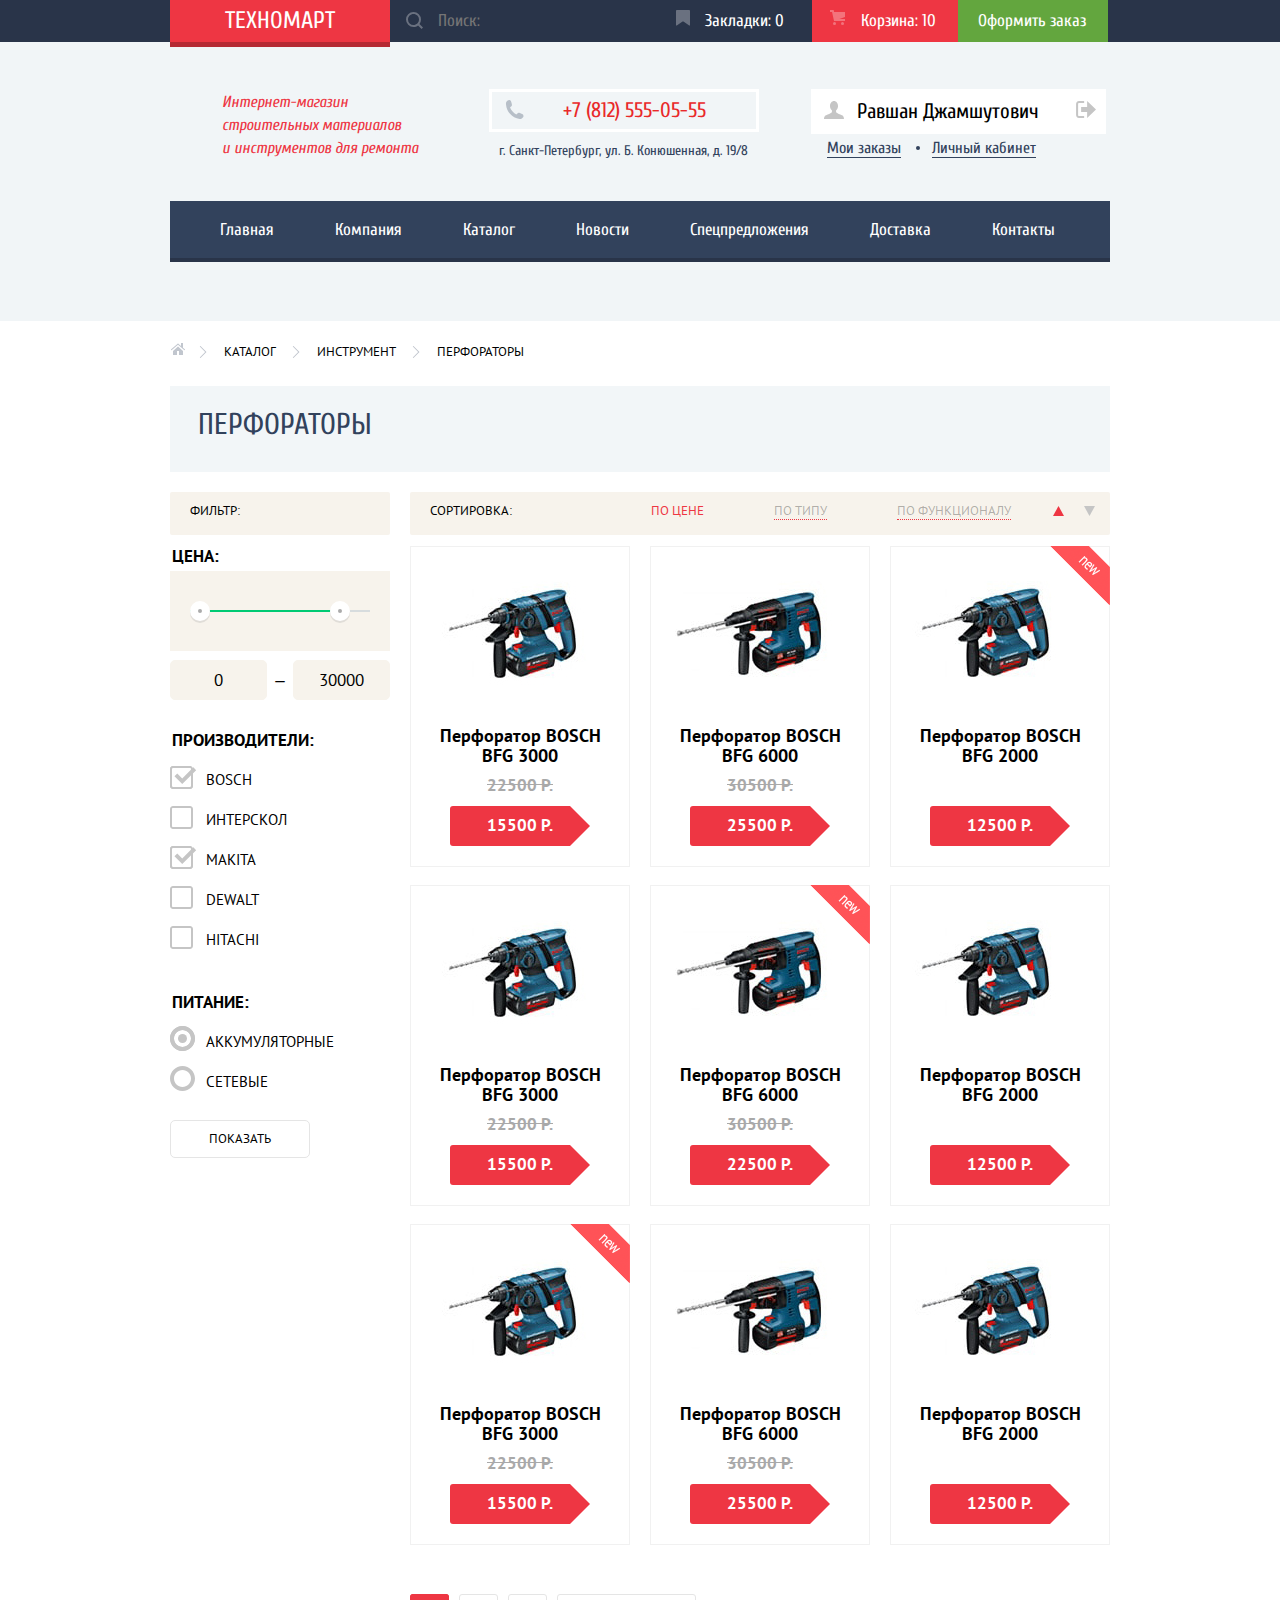
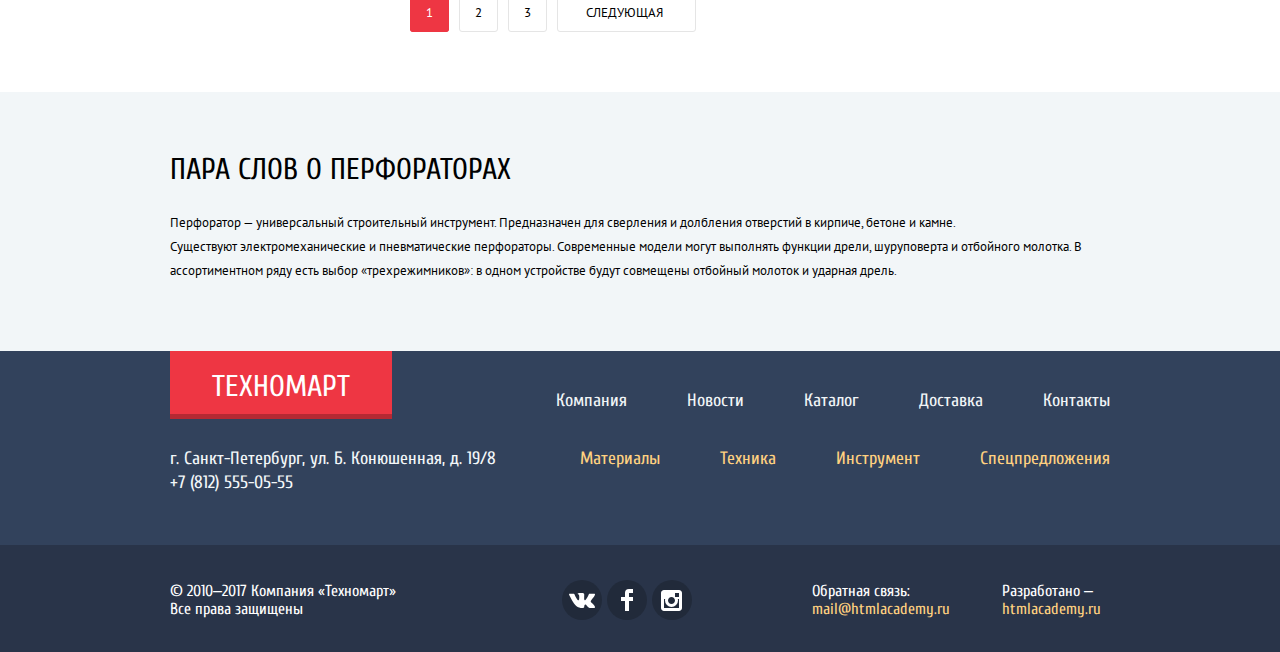
==== commit 0aca1096: "Форма поиска, кнопки" ====
--- a/catalog.html
+++ b/catalog.html
@@ -15,7 +15,7 @@
           <a class="logo logo-header" href="index.html">Техномарт</a>
           <form class="search" action="https://echo.htmlacademy.ru" method="post">
             <label for="search">Поиск</label>
-            <input name="search" type="search" id="search" placeholder="Поиск:">
+            <input name="search" type="text" id="search" placeholder="Поиск:">
           </form>
           <a class="bookmarks" href="#">Закладки: 0</a>
           <a class="cart not-empty" href="#">Корзина: 10</a>
@@ -451,6 +451,6 @@
         </ul>
       </footer>
     </section>
-    
+
   </body>
 </html>
--- a/css/style.css
+++ b/css/style.css
@@ -267,7 +267,7 @@
 .search input {
   position: absolute;
   left: 0;
-  width: 270px;
+  width: 222px;
   font-family: inherit;
   font-size: 17px;
   line-height: 18px;
@@ -716,6 +716,7 @@
 
 .slide-list {
   display: inline-block;
+  vertical-align: middle;
   list-style: none;
   padding-left: 0;
   margin: 0;
@@ -802,19 +803,22 @@
   position: absolute;
   left: 25px;
   bottom: 25px;
-  padding-left: 50px;
-  padding-right: 48px;
-}
-
-.button-popular {
-  padding-left: 55px;
-  padding-right: 53px;
-}
-
+  display: inline-block;
+  text-align: center;
+  width: 185px;
+  padding-left: 5px;
+  padding-right: 5px;
+}
+
+.button-popular,
 .button-makers {
-  padding-left: 70px;
-  padding-right: 65px;
-}
+  display: inline-block;
+  text-align: center;
+  width: 243px;
+  padding-left: 5px;
+  padding-right: 5px;
+}
+
 
 
 /* Заголовки разделов */
@@ -891,6 +895,7 @@
 .catalog-item {
   position: relative;
   display: inline-block;
+  vertical-align: middle;
   width: 218px;
   margin-right: 20px;
   margin-bottom: 18px;
@@ -1332,7 +1337,7 @@
   margin: 0 auto;
   display: flex;
   margin-top: 80px;
-  margin-bottom: 95px;
+  margin-bottom: 85px;
 }
 
 
@@ -1347,9 +1352,11 @@
 }
 
 .button-learn-more {
-  align-self: flex-start;
-  padding-left: 40px;
-  padding-right: 40px;
+  display: inline-block;
+  text-align: center;
+  width: 210px;
+  padding-left: 5px;
+  padding-right: 5px;
 }
 
 .shipping-partners {
@@ -1357,7 +1364,7 @@
   line-height: 20px;
   list-style: none;
   margin-top: 20px;
-  margin-bottom: 27px;
+  margin-bottom: 15px;
   padding-left: 36px;
 }
 
@@ -1391,12 +1398,15 @@
 
 .contact-map {
   display: block;
-  margin-bottom: 49px;
+  margin-bottom: 38px;
 }
 
 .button-write-us {
-  padding-left: 65px;
-  padding-right: 58px;
+  display: inline-block;
+  text-align: center;
+  width: 290px;
+  padding-left: 5px;
+  padding-right: 5px;
 }
 
 .button-write-us:hover,
@@ -1598,7 +1608,7 @@
   border: 1px solid #e5e5e5;
 }
 
-fieldset {
+.filter .category {
   position: relative;
   padding: 0;
   margin: 0;
@@ -1637,7 +1647,7 @@
 }
 
 
-.filter fieldset ul {
+.filter .category-options {
   padding: 0;
   margin: 0;
   margin-top: 15px;
@@ -2046,6 +2056,7 @@
   display: inline-block;
   width: 40px;
   height: 40px;
+  vertical-align: middle;
   background-color: #212a3a;
   border-radius: 50%;
   color: #ffffff;
